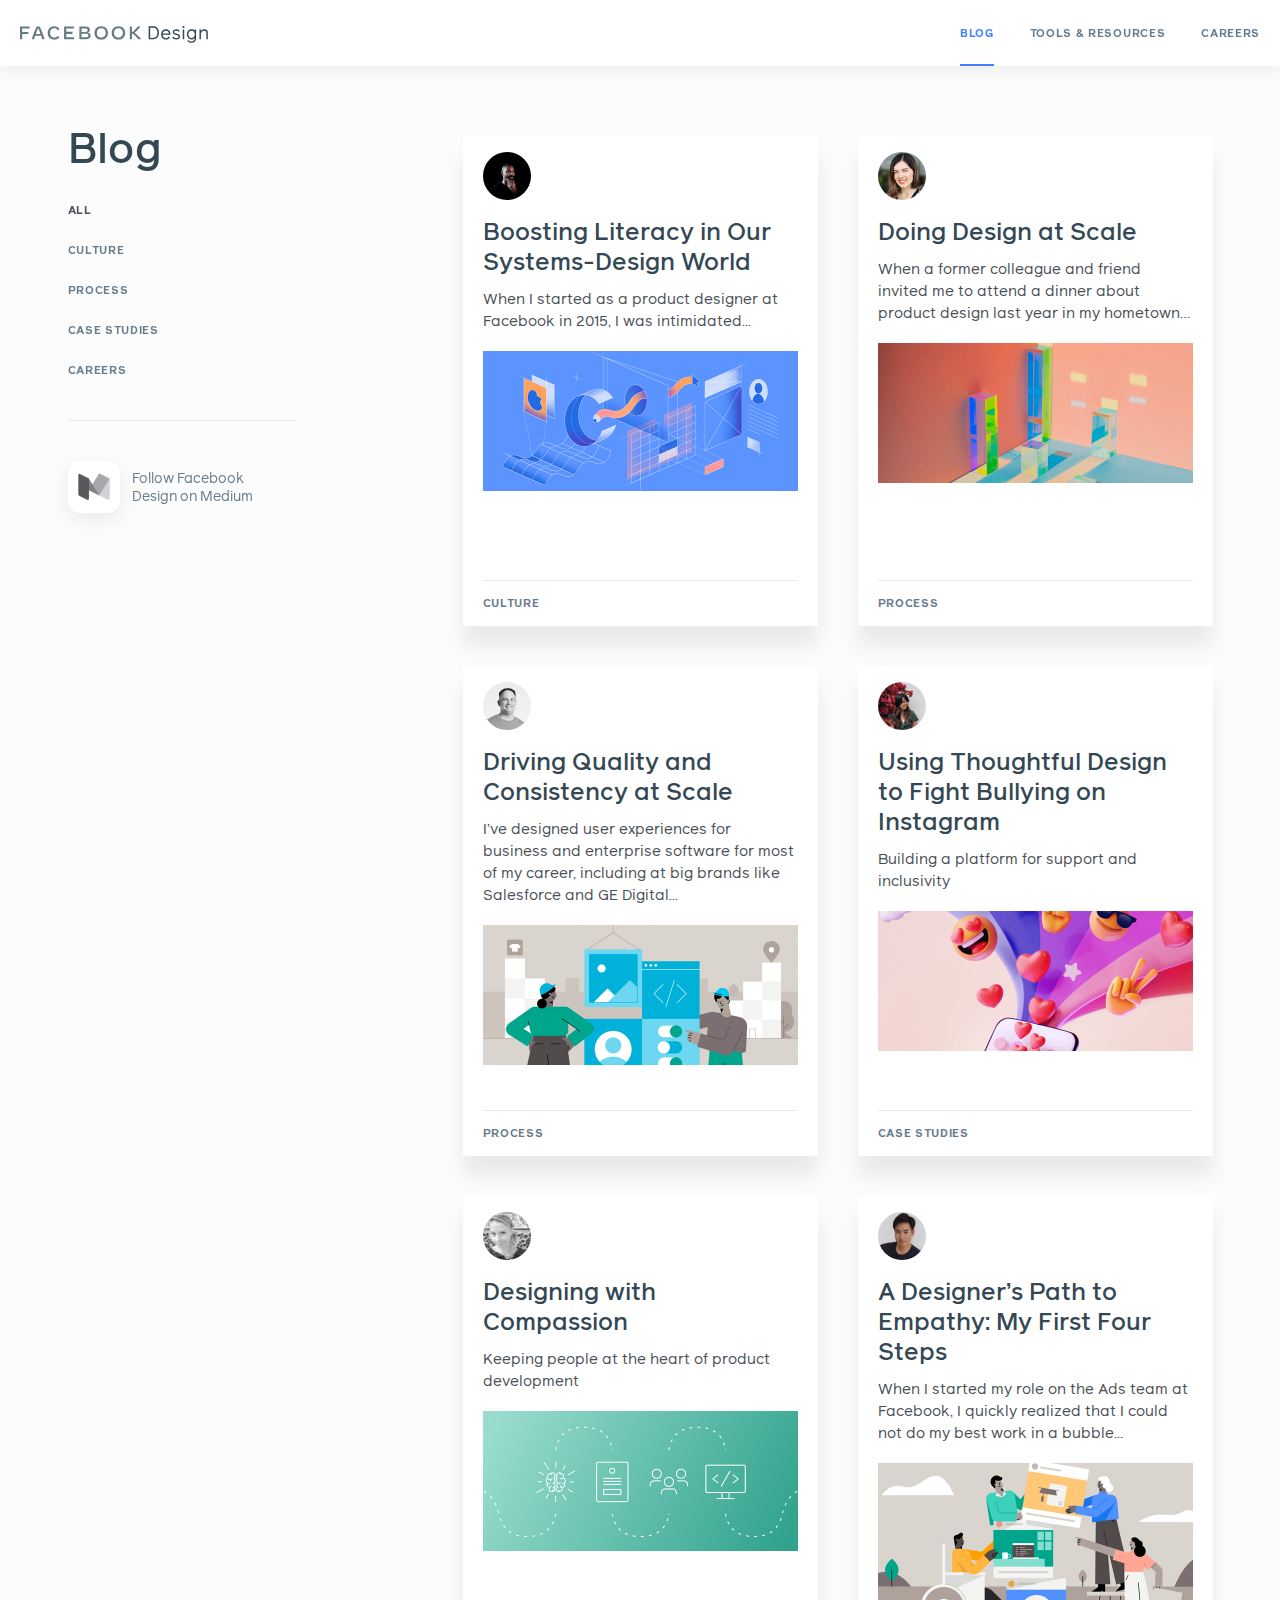
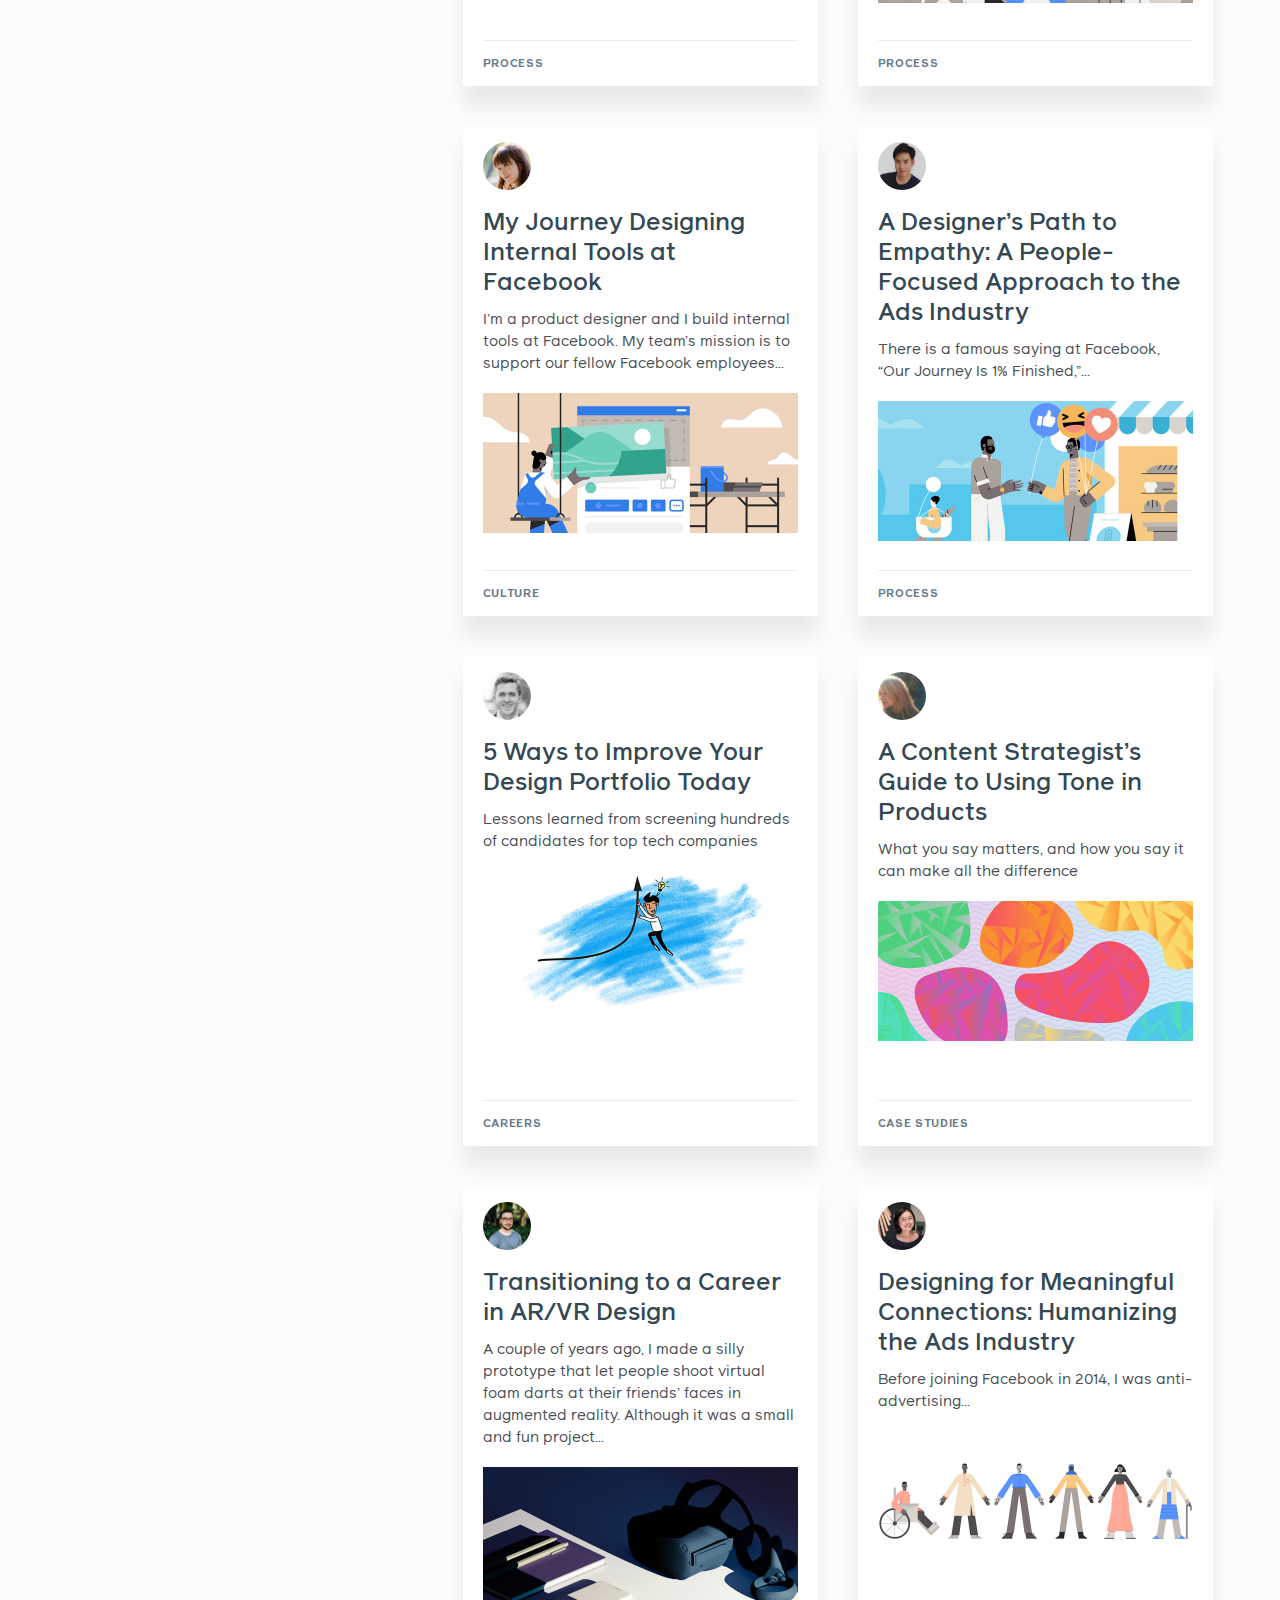
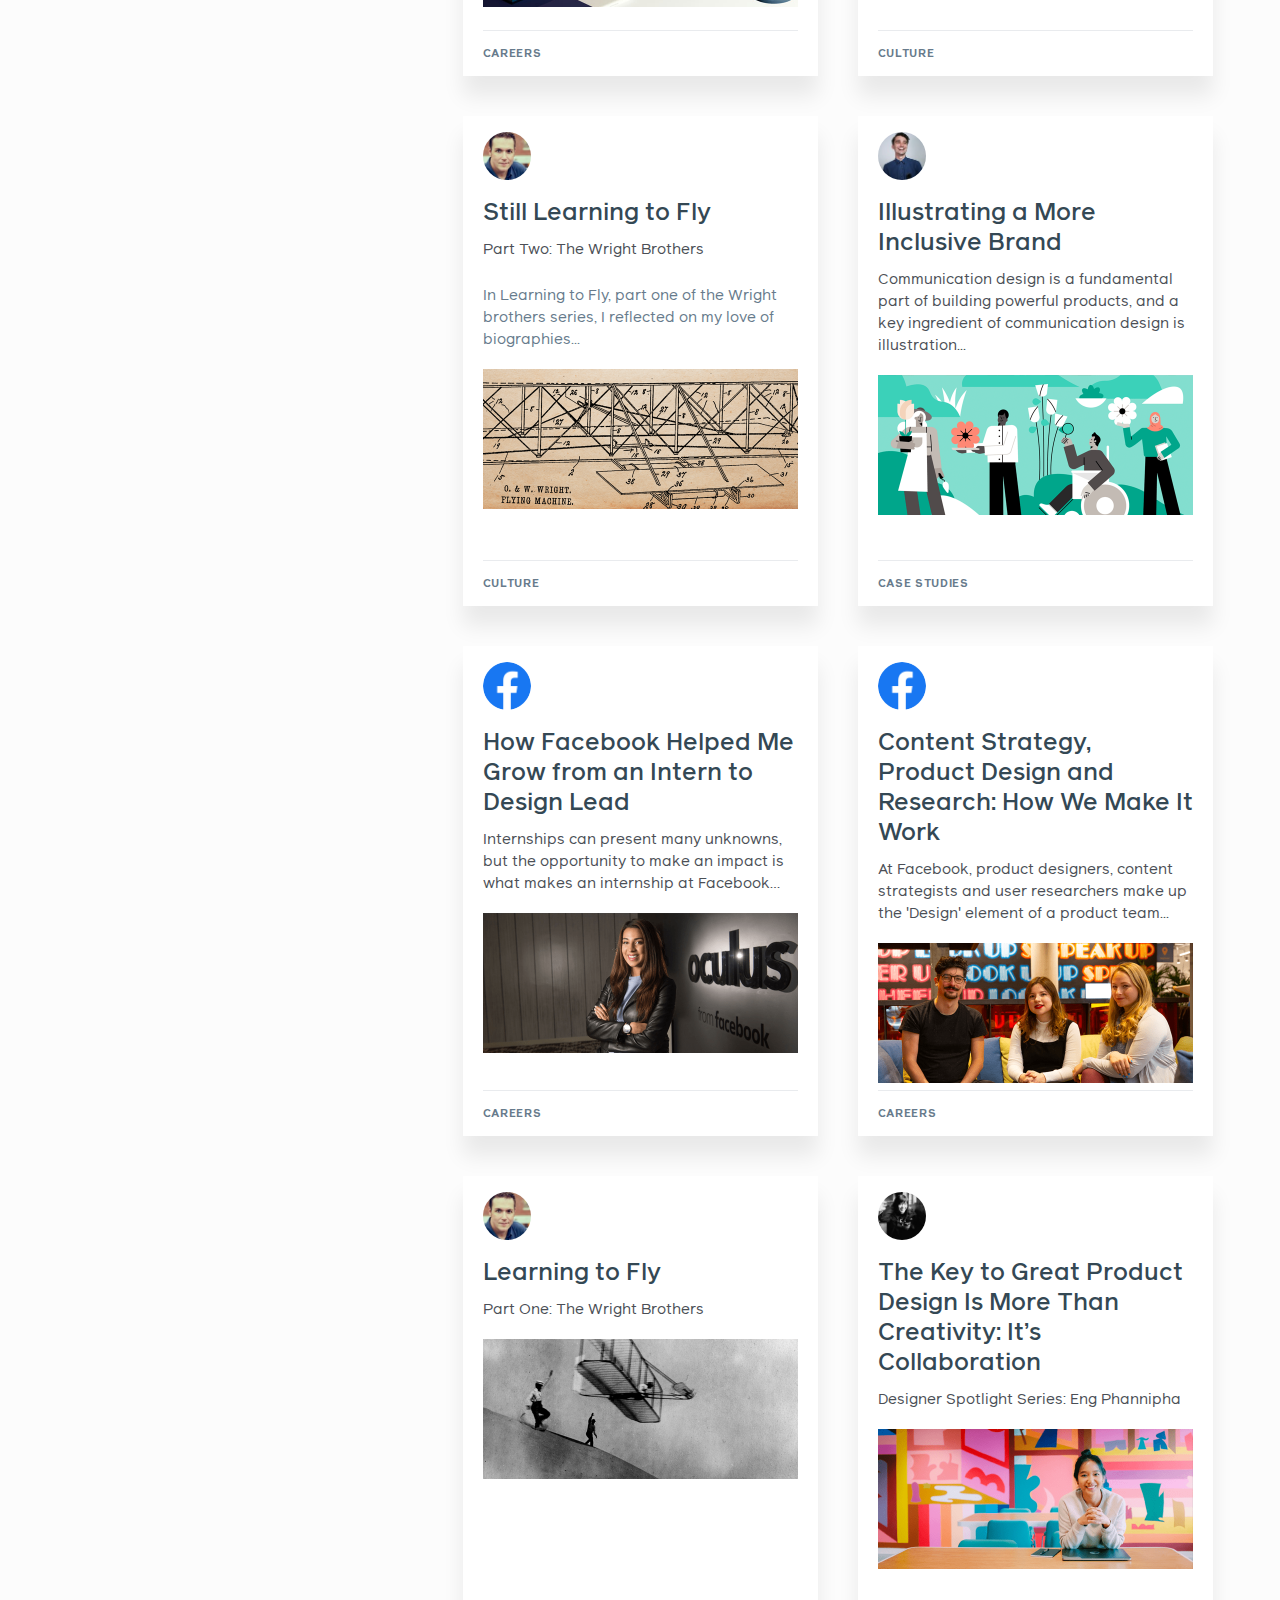
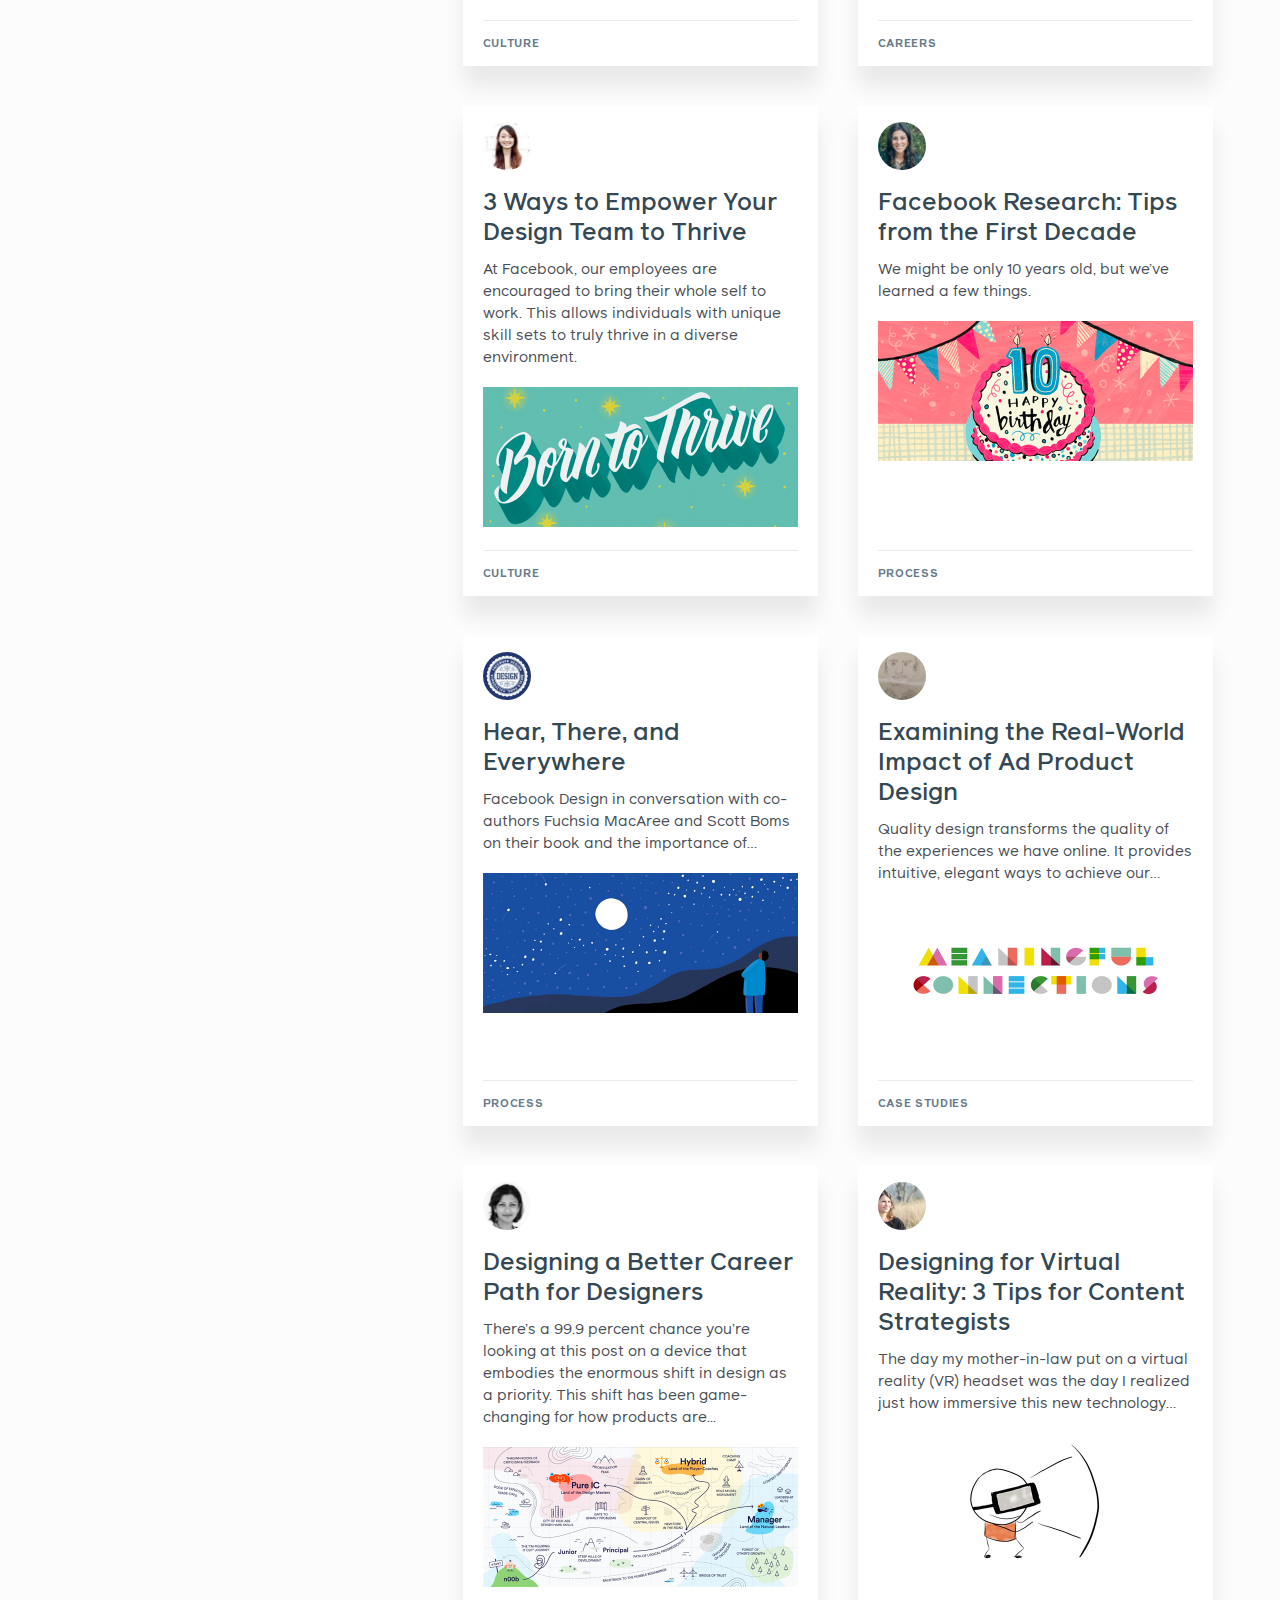
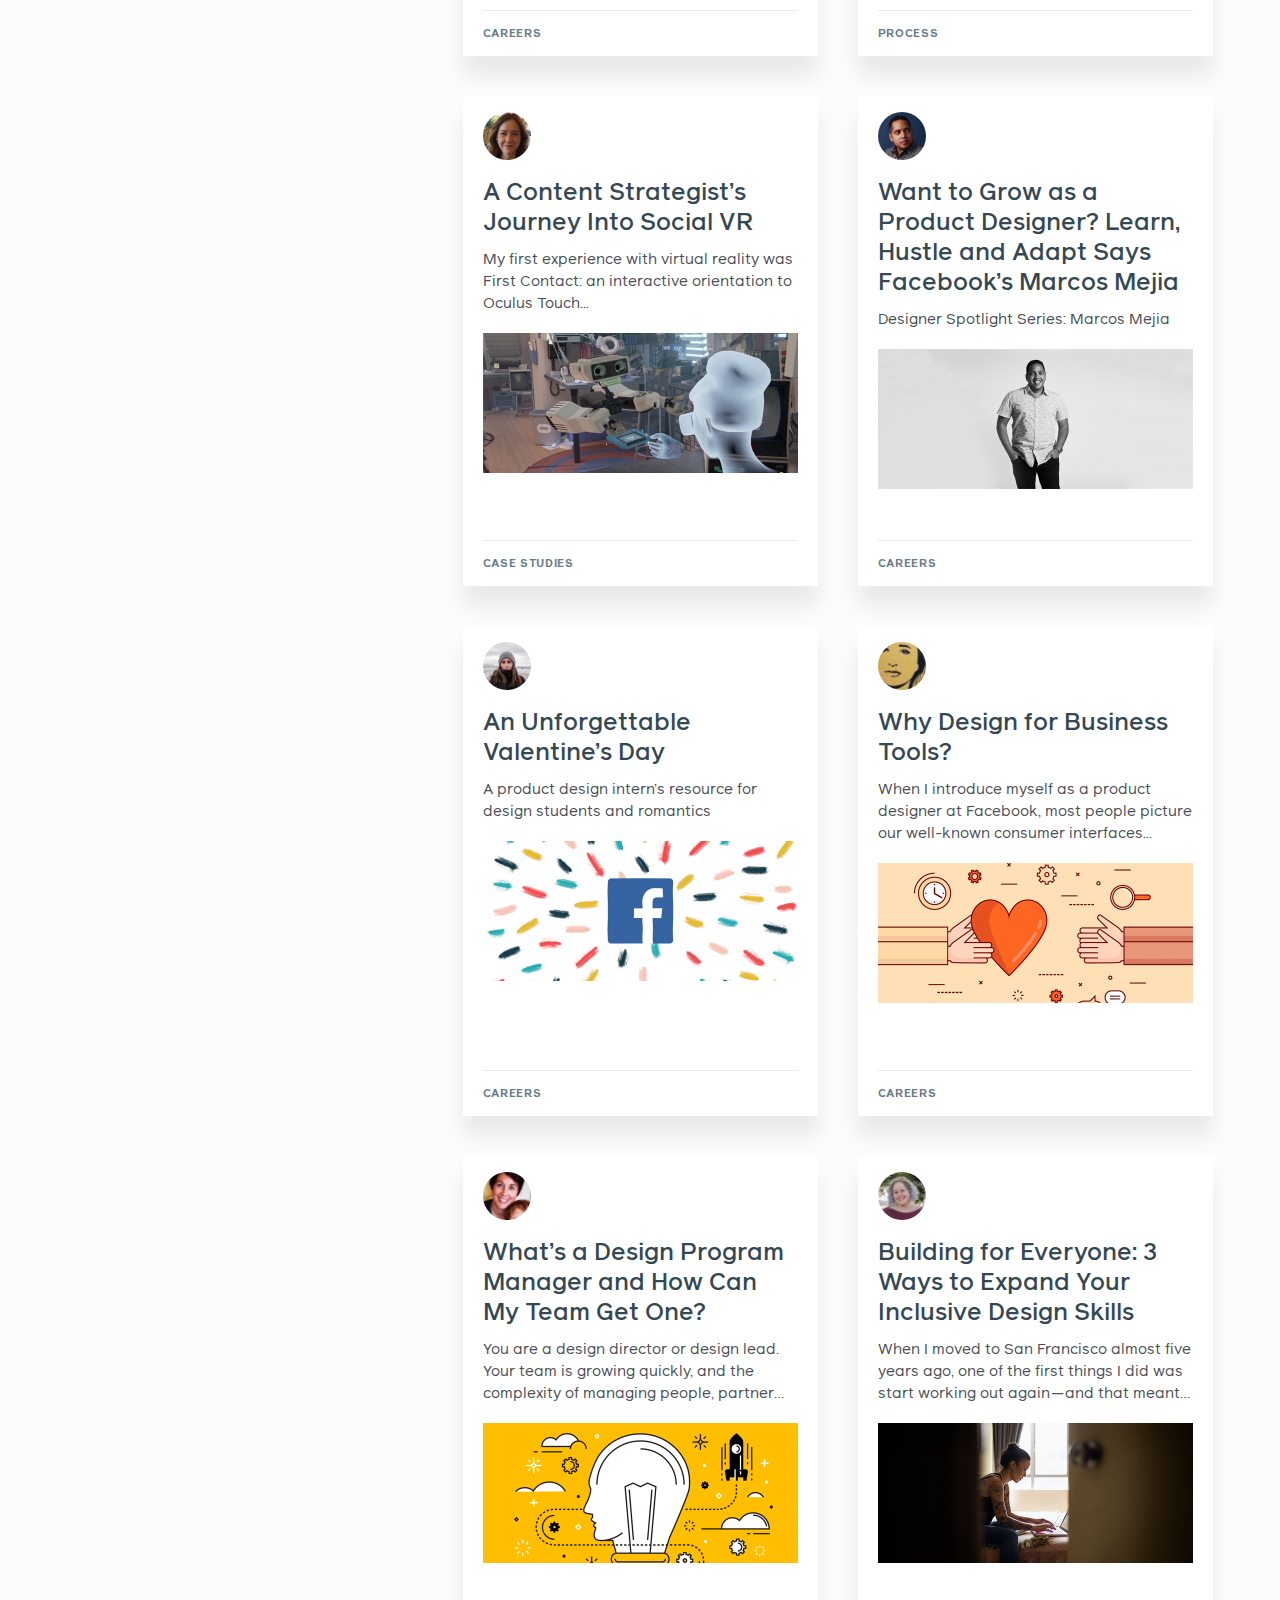
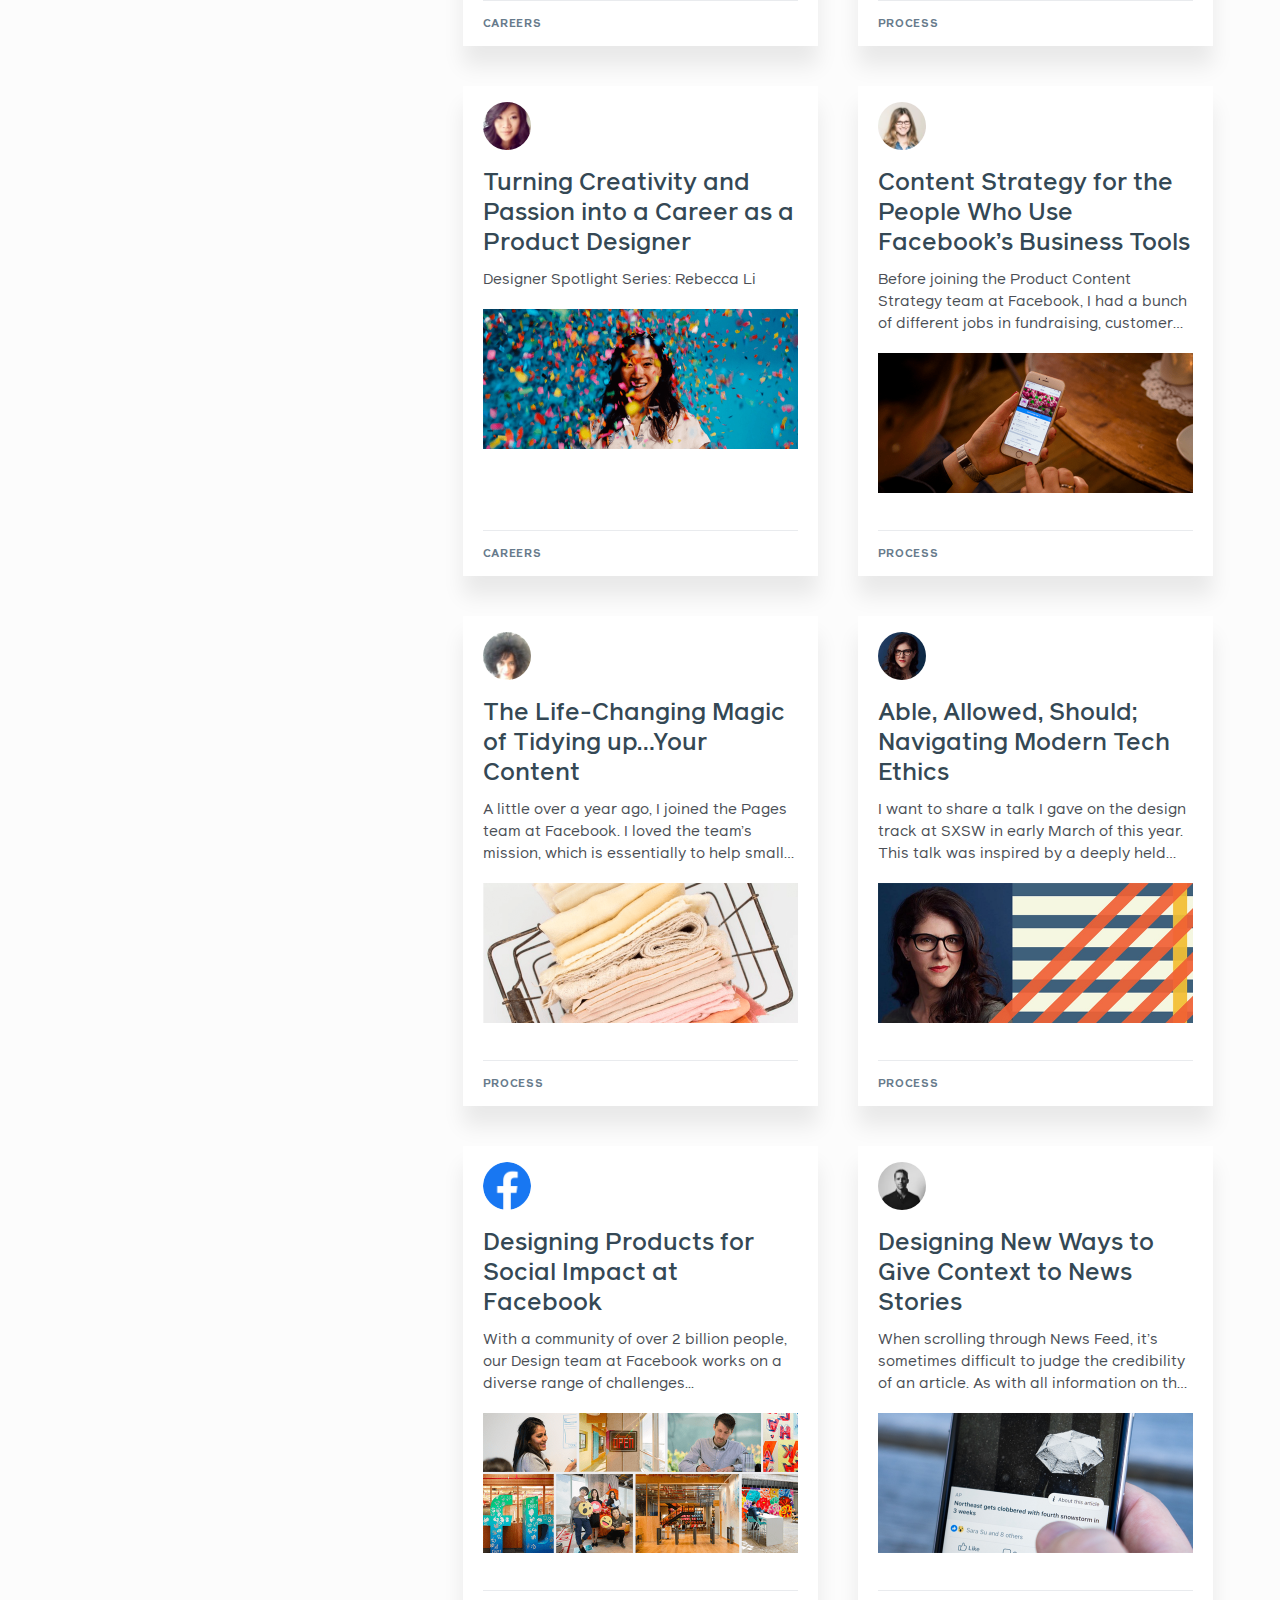
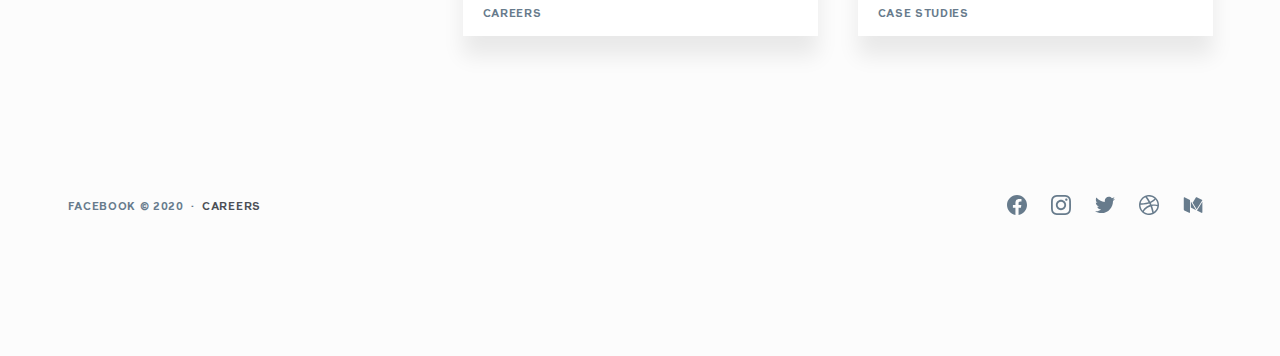
==== blog/index.html @ b4abf80d "1" ====
<!DOCTYPE html>
<html>
<head>
	<title>Blog | Facebook Design</title>
	<meta name="author" content="Facebook, Inc." />
	<meta name="keywords" content="facebook, design, team, resources, tools, articles, iOS, iOS9, iOS10, iPhone, devices, sketch, photoshop, psd, free, download, ">
	<meta name="description" content="A collection of articles from Facebook Design">
	<meta property="og:site_name" content="Facebook Design">
	<meta property="og:title" content="Facebook Design &mdash; Blog">
	<meta property="og:type" content="website">
	<meta property="og:description" content="A collection of articles from Facebook Design">
	<meta property="og:url" content="https://facebook.design/blog/">
	<meta property="og:image" content="https://facebook.design/public/images/website_share_new.png">
	<meta name="twitter:card" content="summary_large_image">
	<meta name="twitter:url" content="https://facebook.design/blog/">
	<meta name="twitter:title" content="Facebook Design &mdash; Blog">
	<meta name="twitter:description" content="A collection of articles from Facebook Design">
	<meta name="twitter:image" content="https://facebook.design/public/images/website_share_new.png">
	<meta name="twitter:site" content="@FacebookDesign">
	<link href="../feed.xml" type="application/rss+xml" rel="alternate" title="Feed of Recent Posts" />
	<link rel="stylesheet" type="text/css" href="../public/css/fonts.css">
	<link rel="stylesheet" type="text/css" href="../public/css/global.css">
	<link rel="stylesheet" type="text/css" href="../public/css/list.css">
	<link rel="stylesheet" type="text/css" href="../public/css/flex-layout-attribute.css">
	<link rel="icon" href="../favicon.ico?v=1.2"> 
	<script type='text/javascript' src='../public/js/jquery-2.1.0.min.js'></script>
	<script type='text/javascript' src='../public/js/global.js'></script>
	<script type='text/javascript' src='../public/js/list.js'></script>
	<script type='text/javascript' src="../public/js/jquery.mixitup.min.js"></script>
	<meta name="viewport" content="width=device-width, initial-scale=1.0, maximum-scale=1.0, user-scalable=no" />	
	<script>
	  (function(i,s,o,g,r,a,m){i['GoogleAnalyticsObject']=r;i[r]=i[r]||function(){
	  (i[r].q=i[r].q||[]).push(arguments)},i[r].l=1*new Date();a=s.createElement(o),
	  m=s.getElementsByTagName(o)[0];a.async=1;a.src=g;m.parentNode.insertBefore(a,m)
	  })(window,document,'script','//www.google-analytics.com/analytics.js','ga');
	  ga('create', 'UA-68601148-1', 'auto');
	  ga('send', 'pageview');
	  ga('set', 'anonymizeIp', true);
	</script>
</head>
<body>
<div id="nav" layout="row top-left">
	<div self="left">
		<a href="../index.html"><div class="logo logo-isNotVisIfMobile"></div></a>
		<a href="../index.html" class="logo-isVisIfMobile"><div class="logo logo-isVisIfMobile"></div></a>
	</div>
	<div class="nav-isNotVisIfMobile">
		<div class="item current">
		<a href="index.html">Blog</a>
		</div>
		<div class="item">
		<a href="../toolsandresources/index.html">Tools & Resources</a>
		</div>
		<div class="item">
		<a href="../careers/index.html">Careers</a>
		</div>
	</div>
	<div class="nav-isVisIfMobile">
		<div class="item current">
		<a href="index.html">Blog</a>
		</div>
		<div class="item">
		<a href="../toolsandresources/index.html">Resources</a>
		</div>
		<div class="item">
		<a href="../careers/index.html">Careers</a>
		</div>
	</div>
</div>
	<div id="content">
	
<div class="list-container">
	<div layout="row top-left">
		<div class="container--sidebar" self="top">
			<div class="sidebar">
				<div class="sidebar-title">
					<h1>Blog</h1>
				</div>
				<div id="filters">
					<div class="filter-tab">
						<li class="filter sidebar-link" data-filter="all"><a data-scroll class="selected" href="index.html#" data-type="all">All</a></li>
						<li class="filter sidebar-link" data-filter=".culture"><a data-scroll href="index.html#" data-type="culture">culture</a></li>
						<li class="filter sidebar-link" data-filter=".process"><a data-scroll href="index.html#" data-type="process">process</a></li>
						<li class="filter sidebar-link" data-filter=".case_studies"><a data-scroll href="index.html#" data-type="case_studies">case studies</a></li>
						<li class="filter sidebar-link" data-filter=".careers"><a data-scroll href="index.html#" data-type="careers">careers</a></li>
						<li class="container--medium"><hr><a href="http://medium.com/facebook-design" onClick="ga('send', 'event', 'Medium', 'clicks', 'Articles');" target="_blank"><div class="sidebar-medium_button"><div class="medium-logo"></div><span>Follow Facebook Design on Medium</span></a></div></li>
					</div>
				</div>
			</div>
		</div>
		<div class="container--grid">
		<ul layout="rows top-left">
		<li class="mix culture"><a href="https://medium.com/facebook-design-business-tools/boosting-visual-literacy-in-our-systems-design-world-c61354b3ce44?source=friends_link&sk=46fd7682662706419d4ccac64c07124c" onClick="ga('send', 'event', 'Boosting Literacy in Our Systems-Design World', 'clicks', 'Card');" target="_blank">
			<div class="card card--blog not-visible" ><!--Article-->
				<div class="card-body"><div class="card-circle card-circle--article" style="background-image: url('../public/images/avatars/kingsley.jpg')"></div>
					<div class="card-title">Boosting Literacy in Our Systems-Design World</div>
					<div class="card-description card-description--clamp-0">When I started as a product designer at Facebook in 2015, I was intimidated...</div>
				</div>
				<div class="card-hero">
					<div class="card-image card-image--size-185" style="background-image: url(../public/images/boosting-visual-literacy-in-our-systems-design-world.png);">
					</div>
				</div>
			<div class="card-footer">
				<div class="card-footer-wrapper" layout="row bottom-left">
				
					<div class="card-tag is-notShownIfHover">culture</div>
				

				
				<div class="card-tag is-shownIfHover">
				Read Kingsley Harris's story</div>
				<div class="card-medium is-shownIfHover" self="right"></div>
				
				
				
				
				
				</div>
			</div>
		</div>

		
		</a></li>
		
		<li class="mix process"><a href="https://medium.com/facebook-design-business-tools/doing-design-at-scale-57c972d6b183?source=friends_link&sk=565ea06d409aeb08176a9b5667a621e3" onClick="ga('send', 'event', 'Doing Design at Scale', 'clicks', 'Card');" target="_blank">
			<div class="card card--blog not-visible" ><!--Article-->
				<div class="card-body"><div class="card-circle card-circle--article" style="background-image: url('../public/images/avatars/lucinda.jpg')"></div>
					<div class="card-title">Doing Design at Scale</div>
					<div class="card-description card-description--clamp-3">When a former colleague and friend invited me to attend a dinner about product design last year in my hometown of Sydney...</div>
				</div>
				<div class="card-hero">
					<div class="card-image" style="background-image: url(../public/images/doing-design-at-scale.png);">
					</div>
				</div>
			<div class="card-footer">
				<div class="card-footer-wrapper" layout="row bottom-left">
				
					<div class="card-tag is-notShownIfHover">process</div>
				

				
				<div class="card-tag is-shownIfHover">
				Read Lucinda Burt's story</div>
				<div class="card-medium is-shownIfHover" self="right"></div>
				
				
				
				
				
				</div>
			</div>
		</div>

		
		</a></li>
		
		<li class="mix process"><a href="https://medium.com/facebook-design-business-tools/driving-quality-and-consistency-at-scale-644f9a744d5e?source=friends_link&sk=3002b10261ad7b5674471e3a64d1e734" onClick="ga('send', 'event', 'Driving Quality and Consistency at Scale', 'clicks', 'Card');" target="_blank">
			<div class="card card--blog not-visible" ><!--Article-->
				<div class="card-body"><div class="card-circle card-circle--article" style="background-image: url('../public/images/avatars/ken.png')"></div>
					<div class="card-title">Driving Quality and Consistency at Scale</div>
					<div class="card-description card-description--clamp-0">I’ve designed user experiences for business and enterprise software for most of my career, including at big brands like Salesforce and GE Digital...</div>
				</div>
				<div class="card-hero">
					<div class="card-image card-image--size-185" style="background-image: url(../public/images/driving-quality-and-consistency-at-scale.png);">
					</div>
				</div>
			<div class="card-footer">
				<div class="card-footer-wrapper" layout="row bottom-left">
				
					<div class="card-tag is-notShownIfHover">process</div>
				

				
				<div class="card-tag is-shownIfHover">
				Read Ken Skistimas's story</div>
				<div class="card-medium is-shownIfHover" self="right"></div>
				
				
				
				
				
				</div>
			</div>
		</div>

		
		</a></li>
		
		<li class="mix case_studies"><a href="https://medium.com/facebook-design/using-thoughtful-design-to-fight-bullying-on-instagram-d7943d7cb721?source=friends_link&sk=1dcc36807076ed22cf73cf78fe6c7420" onClick="ga('send', 'event', 'Using Thoughtful Design to Fight Bullying on Instagram', 'clicks', 'Card');" target="_blank">
			<div class="card card--blog not-visible" ><!--Article-->
				<div class="card-body"><div class="card-circle card-circle--article" style="background-image: url('../public/images/avatars/lauren.jpg')"></div>
					<div class="card-title">Using Thoughtful Design to Fight Bullying on Instagram</div>
					<div class="card-description card-description--clamp-3">Building a platform for support and inclusivity</div>
				</div>
				<div class="card-hero">
					<div class="card-image" style="background-image: url(../public/images/using-thoughtful-design-to-fight-bullying-on-instagram.png);">
					</div>
				</div>
			<div class="card-footer">
				<div class="card-footer-wrapper" layout="row bottom-left">
				
					<div class="card-tag is-notShownIfHover">case studies</div>
				

				
				<div class="card-tag is-shownIfHover">
				Read Lauren Wong's story</div>
				<div class="card-medium is-shownIfHover" self="right"></div>
				
				
				
				
				
				</div>
			</div>
		</div>

		
		</a></li>
		
		<li class="mix process"><a href="https://medium.com/facebook-design/designing-with-compassion-59a5ca077031?source=friends_link&sk=97ce38193fe41bf43dde3491050d1f51" onClick="ga('send', 'event', 'Designing with Compassion', 'clicks', 'Card');" target="_blank">
			<div class="card card--blog not-visible" ><!--Article-->
				<div class="card-body"><div class="card-circle card-circle--article" style="background-image: url('../public/images/avatars/metro.png')"></div>
					<div class="card-title">Designing with Compassion</div>
					<div class="card-description card-description--clamp-3">Keeping people at the heart of product development</div>
				</div>
				<div class="card-hero">
					<div class="card-image" style="background-image: url(../public/images/designing-with-compassion.png);">
					</div>
				</div>
			<div class="card-footer">
				<div class="card-footer-wrapper" layout="row bottom-left">
				
					<div class="card-tag is-notShownIfHover">process</div>
				

				
				<div class="card-tag is-shownIfHover">
				Read Jessica Metro's story</div>
				<div class="card-medium is-shownIfHover" self="right"></div>
				
				
				
				
				
				</div>
			</div>
		</div>

		
		</a></li>
		
		<li class="mix process"><a href="https://medium.com/facebook-design-business-tools/a-designers-path-to-empathy-my-first-four-steps-7edbc9f42d8e?source=friends_link&sk=adce8e9cd4d413126a7560583f16c1ec" onClick="ga('send', 'event', 'A Designer’s Path to Empathy&#58; My First Four Steps', 'clicks', 'Card');" target="_blank">
			<div class="card card--blog not-visible" ><!--Article-->
				<div class="card-body"><div class="card-circle card-circle--article" style="background-image: url('../public/images/avatars/geunbae.jpg')"></div>
					<div class="card-title">A Designer’s Path to Empathy&#58; My First Four Steps</div>
					<div class="card-description card-description--clamp-3">When I started my role on the Ads team at Facebook, I quickly realized that I could not do my best work in a bubble...</div>
				</div>
				<div class="card-hero">
					<div class="card-image" style="background-image: url(../public/images/a-designers-path-to-empathy-my-first-four-steps.png);">
					</div>
				</div>
			<div class="card-footer">
				<div class="card-footer-wrapper" layout="row bottom-left">
				
					<div class="card-tag is-notShownIfHover">process</div>
				

				
				<div class="card-tag is-shownIfHover">
				Read Geunbae Lee's story</div>
				<div class="card-medium is-shownIfHover" self="right"></div>
				
				
				
				
				
				</div>
			</div>
		</div>

		
		</a></li>
		
		<li class="mix culture"><a href="https://medium.com/facebook-design-business-tools/my-journey-of-designing-internal-tools-at-facebook-9026f393c307?source=friends_link&sk=14114ea2c14c9ce5f2aeebaeaf8ff92f" onClick="ga('send', 'event', 'My Journey Designing Internal Tools at Facebook', 'clicks', 'Card');" target="_blank">
			<div class="card card--blog not-visible" ><!--Article-->
				<div class="card-body"><div class="card-circle card-circle--article" style="background-image: url('../public/images/avatars/zi.jpg')"></div>
					<div class="card-title">My Journey Designing Internal Tools at Facebook</div>
					<div class="card-description card-description--clamp-3">I’m a product designer and I build internal tools at Facebook. My team’s mission is to support our fellow Facebook employees...</div>
				</div>
				<div class="card-hero">
					<div class="card-image" style="background-image: url(../public/images/my-journey-of-designing-internal-tools-at-facebook.png);">
					</div>
				</div>
			<div class="card-footer">
				<div class="card-footer-wrapper" layout="row bottom-left">
				
					<div class="card-tag is-notShownIfHover">culture</div>
				

				
				<div class="card-tag is-shownIfHover">
				Read Zi Yuan's story</div>
				<div class="card-medium is-shownIfHover" self="right"></div>
				
				
				
				
				
				</div>
			</div>
		</div>

		
		</a></li>
		
		<li class="mix process"><a href="https://medium.com/facebook-design-business-tools/a-designers-path-to-empathy-a-people-focused-approach-to-the-ads-industry-b357106e0267?source=friends_link&sk=dd9ec573c6b6d7bcc10dd158f4e6f7d9" onClick="ga('send', 'event', 'A Designer’s Path to Empathy&#58; A People-Focused Approach to the Ads Industry', 'clicks', 'Card');" target="_blank">
			<div class="card card--blog not-visible" ><!--Article-->
				<div class="card-body"><div class="card-circle card-circle--article" style="background-image: url('../public/images/avatars/geunbae.jpg')"></div>
					<div class="card-title">A Designer’s Path to Empathy&#58; A People-Focused Approach to the Ads Industry</div>
					<div class="card-description card-description--clamp-3">There is a famous saying at Facebook, “Our Journey Is 1% Finished,”...</div>
				</div>
				<div class="card-hero">
					<div class="card-image" style="background-image: url(../public/images/a-designers-path-to-empathy-a-people-focused-approach-to-the-ads-industry.png);">
					</div>
				</div>
			<div class="card-footer">
				<div class="card-footer-wrapper" layout="row bottom-left">
				
					<div class="card-tag is-notShownIfHover">process</div>
				

				
				<div class="card-tag is-shownIfHover">
				Read Geunbae Lee's story</div>
				<div class="card-medium is-shownIfHover" self="right"></div>
				
				
				
				
				
				</div>
			</div>
		</div>

		
		</a></li>
		
		<li class="mix careers"><a href="https://medium.com/facebook-design/5-ways-to-improve-your-design-portfolio-today-eb63e17560dc?source=friends_link&sk=b7f2f180cd1d917dc9e261a767f29468" onClick="ga('send', 'event', '5 Ways to Improve Your Design Portfolio Today', 'clicks', 'Card');" target="_blank">
			<div class="card card--blog not-visible" ><!--Article-->
				<div class="card-body"><div class="card-circle card-circle--article" style="background-image: url('../public/images/avatars/garron.png')"></div>
					<div class="card-title">5 Ways to Improve Your Design Portfolio Today</div>
					<div class="card-description card-description--clamp-0">Lessons learned from screening hundreds of candidates for top tech companies</div>
				</div>
				<div class="card-hero">
					<div class="card-image card-image--size-185" style="background-image: url(../public/images/5-ways-to-improve-your-design-portfolio-today.png);">
					</div>
				</div>
			<div class="card-footer">
				<div class="card-footer-wrapper" layout="row bottom-left">
				
					<div class="card-tag is-notShownIfHover">careers</div>
				

				
				<div class="card-tag is-shownIfHover">
				Read Garron Engstrom's story</div>
				<div class="card-medium is-shownIfHover" self="right"></div>
				
				
				
				
				
				</div>
			</div>
		</div>

		
		</a></li>
		
		<li class="mix case_studies"><a href="https://medium.com/facebook-design/a-content-strategists-guide-to-using-tone-in-products-bae168b6534c" onClick="ga('send', 'event', 'A Content Strategist’s Guide to Using Tone in Products', 'clicks', 'Card');" target="_blank">
			<div class="card card--blog not-visible" ><!--Article-->
				<div class="card-body"><div class="card-circle card-circle--article" style="background-image: url('../public/images/avatars/susanb.jpg')"></div>
					<div class="card-title">A Content Strategist’s Guide to Using Tone in Products</div>
					<div class="card-description card-description--clamp-3">What you say matters, and how you say it can make all the difference</div>
				</div>
				<div class="card-hero">
					<div class="card-image" style="background-image: url(../public/images/a-content-strategists-guide-to-using-tone-in-products.jpg);">
					</div>
				</div>
			<div class="card-footer">
				<div class="card-footer-wrapper" layout="row bottom-left">
				
					<div class="card-tag is-notShownIfHover">case studies</div>
				

				
				<div class="card-tag is-shownIfHover">
				Read Susan Blue's story</div>
				<div class="card-medium is-shownIfHover" self="right"></div>
				
				
				
				
				
				</div>
			</div>
		</div>

		
		</a></li>
		
		<li class="mix careers"><a href="https://medium.com/facebook-design/transitioning-to-a-career-in-ar-vr-design-ddb9b8545bc" onClick="ga('send', 'event', 'Transitioning to a Career in AR/VR Design', 'clicks', 'Card');" target="_blank">
			<div class="card card--blog not-visible" ><!--Article-->
				<div class="card-body"><div class="card-circle card-circle--article" style="background-image: url('../public/images/avatars/jake.png')"></div>
					<div class="card-title">Transitioning to a Career in AR/VR Design</div>
					<div class="card-description card-description--clamp-0">A couple of years ago, I made a silly prototype that let people shoot virtual foam darts at their friends’ faces in augmented reality. Although it was a small and fun project...</div>
				</div>
				<div class="card-hero">
					<div class="card-image card-image--size-185" style="background-image: url(../public/images/transitioning-to-a-career-in-ar-vr-design.jpg);">
					</div>
				</div>
			<div class="card-footer">
				<div class="card-footer-wrapper" layout="row bottom-left">
				
					<div class="card-tag is-notShownIfHover">careers</div>
				

				
				<div class="card-tag is-shownIfHover">
				Read Jake Blakeley's story</div>
				<div class="card-medium is-shownIfHover" self="right"></div>
				
				
				
				
				
				</div>
			</div>
		</div>

		
		</a></li>
		
		<li class="mix culture"><a href="https://medium.com/facebook-design-business-tools/why-did-i-join-ads-team-what-drives-me-at-facebook-bc4fcff58a4?source=friends_link&sk=3dcfff20e0b04b91bbd63fc572ff1d87" onClick="ga('send', 'event', 'Designing for Meaningful Connections&#58; Humanizing the Ads Industry', 'clicks', 'Card');" target="_blank">
			<div class="card card--blog not-visible" ><!--Article-->
				<div class="card-body"><div class="card-circle card-circle--article" style="background-image: url('../public/images/avatars/yanling.jpg')"></div>
					<div class="card-title">Designing for Meaningful Connections&#58; Humanizing the Ads Industry</div>
					<div class="card-description card-description--clamp-3">Before joining Facebook in 2014, I was anti-advertising...</div>
				</div>
				<div class="card-hero">
					<div class="card-image" style="background-image: url(../public/images/why-did-i-join-ads-team-what-drives-me-at-facebook.png);">
					</div>
				</div>
			<div class="card-footer">
				<div class="card-footer-wrapper" layout="row bottom-left">
				
					<div class="card-tag is-notShownIfHover">culture</div>
				

				
				<div class="card-tag is-shownIfHover">
				Read Yanling Wang's story</div>
				<div class="card-medium is-shownIfHover" self="right"></div>
				
				
				
				
				
				</div>
			</div>
		</div>

		
		</a></li>
		
		<li class="mix culture"><a href="https://medium.com/elegant-tools/still-learning-to-fly-fc456319d1d6" onClick="ga('send', 'event', 'Still Learning to Fly', 'clicks', 'Card');" target="_blank">
			<div class="card card--blog not-visible" ><!--Article-->
				<div class="card-body"><div class="card-circle card-circle--article" style="background-image: url('../public/images/avatars/kevin.png')"></div>
					<div class="card-title">Still Learning to Fly</div>
					<div class="card-description card-description--clamp-3">Part Two&#58; The Wright Brothers</p><p class="card-description card-article-preview">In Learning to Fly, part one of the Wright brothers series, I reflected on my love of biographies...</p></div>
				</div>
				<div class="card-hero">
					<div class="card-image" style="background-image: url(../public/images/still-learning-to-fly.png);">
					</div>
				</div>
			<div class="card-footer">
				<div class="card-footer-wrapper" layout="row bottom-left">
				
					<div class="card-tag is-notShownIfHover">culture</div>
				

				
				<div class="card-tag is-shownIfHover">
				Read Kevin Smith's story</div>
				<div class="card-medium is-shownIfHover" self="right"></div>
				
				
				
				
				
				</div>
			</div>
		</div>

		
		</a></li>
		
		<li class="mix case_studies"><a href="https://medium.com/elegant-tools/illustrating-a-more-inclusive-brand-bbb4fa6c4bb3" onClick="ga('send', 'event', 'Illustrating a More Inclusive Brand', 'clicks', 'Card');" target="_blank">
			<div class="card card--blog not-visible" ><!--Article-->
				<div class="card-body"><div class="card-circle card-circle--article" style="background-image: url('../public/images/avatars/trace.jpg')"></div>
					<div class="card-title">Illustrating a More Inclusive Brand</div>
					<div class="card-description card-description--clamp-0">Communication design is a fundamental part of building powerful products, and a key ingredient of communication design is illustration...</div>
				</div>
				<div class="card-hero">
					<div class="card-image card-image--size-185" style="background-image: url(../public/images/illustrating-a-more-inclusive-brand.png);">
					</div>
				</div>
			<div class="card-footer">
				<div class="card-footer-wrapper" layout="row bottom-left">
				
					<div class="card-tag is-notShownIfHover">case studies</div>
				

				
				<div class="card-tag is-shownIfHover">
				Read Trace Byrd's story</div>
				<div class="card-medium is-shownIfHover" self="right"></div>
				
				
				
				
				
				</div>
			</div>
		</div>

		
		</a></li>
		
		<li class="mix careers"><a href="https://www.facebook.com/careers/life/how-facebook-helped-me-grow-from-an-intern-to-design-lead" onClick="ga('send', 'event', 'How Facebook Helped Me Grow from an Intern to Design Lead', 'clicks', 'Card');" target="_blank">
			<div class="card card--blog not-visible" ><!--Article-->
				<div class="card-body"><div class="card-circle card-circle--article" style="background-image: url('../public/images/facebookfavicon.png')"></div>
					<div class="card-title">How Facebook Helped Me Grow from an Intern to Design Lead</div>
					<div class="card-description card-description--clamp-3">Internships can present many unknowns, but the opportunity to make an impact is what makes an internship at Facebook University unforgettable...</div>
				</div>
				<div class="card-hero">
					<div class="card-image" style="background-image: url(../public/images/how-facebook-helped-me-grow-from-an-intern-to-design-lead.png);">
					</div>
				</div>
			<div class="card-footer">
				<div class="card-footer-wrapper" layout="row bottom-left">
				
					<div class="card-tag is-notShownIfHover">careers</div>
				

				
				<div class="card-tag is-shownIfHover">
				Read Facebook Careers' story</div>
				
				
				
				
				
				<div class="card-link is-shownIfHover" self="right"></div>
				</div>
			</div>
		</div>

		
		</a></li>
		
		<li class="mix careers"><a href="https://www.facebook.com/careers/life/content-strategy-product-design-and-research-how-we-make-it-work" onClick="ga('send', 'event', 'Content Strategy, Product Design and Research&#58; How We Make It Work', 'clicks', 'Card');" target="_blank">
			<div class="card card--blog not-visible" ><!--Article-->
				<div class="card-body"><div class="card-circle card-circle--article" style="background-image: url('../public/images/facebookfavicon.png')"></div>
					<div class="card-title">Content Strategy, Product Design and Research&#58; How We Make It Work</div>
					<div class="card-description card-description--clamp-3">At Facebook, product designers, content strategists and user researchers make up the 'Design' element of a product team...</div>
				</div>
				<div class="card-hero">
					<div class="card-image" style="background-image: url(../public/images/content-strategy-product-design-and-research-how-we-make-it-work.png);">
					</div>
				</div>
			<div class="card-footer">
				<div class="card-footer-wrapper" layout="row bottom-left">
				
					<div class="card-tag is-notShownIfHover">careers</div>
				

				
				<div class="card-tag is-shownIfHover">
				Read Facebook Careers' story</div>
				
				
				
				
				
				<div class="card-link is-shownIfHover" self="right"></div>
				</div>
			</div>
		</div>

		
		</a></li>
		
		<li class="mix culture"><a href="https://medium.com/elegant-tools/wrightbros-33d4b0a167c4" onClick="ga('send', 'event', 'Learning to Fly', 'clicks', 'Card');" target="_blank">
			<div class="card card--blog not-visible" ><!--Article-->
				<div class="card-body"><div class="card-circle card-circle--article" style="background-image: url('../public/images/avatars/kevin.png')"></div>
					<div class="card-title">Learning to Fly</div>
					<div class="card-description card-description--clamp-3">Part One&#58; The Wright Brothers</div>
				</div>
				<div class="card-hero">
					<div class="card-image" style="background-image: url(../public/images/wrightbros.png);">
					</div>
				</div>
			<div class="card-footer">
				<div class="card-footer-wrapper" layout="row bottom-left">
				
					<div class="card-tag is-notShownIfHover">culture</div>
				

				
				<div class="card-tag is-shownIfHover">
				Read Kevin Smith's story</div>
				<div class="card-medium is-shownIfHover" self="right"></div>
				
				
				
				
				
				</div>
			</div>
		</div>

		
		</a></li>
		
		<li class="mix careers"><a href="https://medium.com/elegant-tools/the-key-to-great-product-design-is-more-than-creativity-its-collaboration-9aa507758b43" onClick="ga('send', 'event', 'The Key to Great Product Design Is More Than Creativity&#58; It’s Collaboration', 'clicks', 'Card');" target="_blank">
			<div class="card card--blog not-visible" ><!--Article-->
				<div class="card-body"><div class="card-circle card-circle--article" style="background-image: url('../public/images/avatars/eng.jpg')"></div>
					<div class="card-title">The Key to Great Product Design Is More Than Creativity&#58; It’s Collaboration</div>
					<div class="card-description card-description--clamp-3">Designer Spotlight Series&#58; Eng Phannipha</div>
				</div>
				<div class="card-hero">
					<div class="card-image" style="background-image: url(../public/images/the-key-to-great-product-design-is-more-than-creativity-its-collaboration.png);">
					</div>
				</div>
			<div class="card-footer">
				<div class="card-footer-wrapper" layout="row bottom-left">
				
					<div class="card-tag is-notShownIfHover">careers</div>
				

				
				<div class="card-tag is-shownIfHover">
				Read Eng Phannipha's story</div>
				<div class="card-medium is-shownIfHover" self="right"></div>
				
				
				
				
				
				</div>
			</div>
		</div>

		
		</a></li>
		
		<li class="mix culture"><a href="https://medium.com/facebook-design-program-management/3-ways-to-empower-your-design-team-to-thrive-20c7baac7a62" onClick="ga('send', 'event', '3 Ways to Empower Your Design Team to Thrive', 'clicks', 'Card');" target="_blank">
			<div class="card card--blog not-visible" ><!--Article-->
				<div class="card-body"><div class="card-circle card-circle--article" style="background-image: url('../public/images/avatars/chie.jpg')"></div>
					<div class="card-title">3 Ways to Empower Your Design Team to Thrive</div>
					<div class="card-description card-description--clamp-0">At Facebook, our employees are encouraged to bring their whole self to work. This allows individuals with unique skill sets to truly thrive in a diverse environment.</div>
				</div>
				<div class="card-hero">
					<div class="card-image card-image--size-185" style="background-image: url(../public/images/3-ways-to-empower-your-design-team-to-thrive.png);">
					</div>
				</div>
			<div class="card-footer">
				<div class="card-footer-wrapper" layout="row bottom-left">
				
					<div class="card-tag is-notShownIfHover">culture</div>
				

				
				<div class="card-tag is-shownIfHover">
				Read Chie Tamada's story</div>
				<div class="card-medium is-shownIfHover" self="right"></div>
				
				
				
				
				
				</div>
			</div>
		</div>

		
		</a></li>
		
		<li class="mix process"><a href="https://medium.com/facebook-research/facebook-research-tips-from-the-first-decade-b3cd64fe6083" onClick="ga('send', 'event', 'Facebook Research&#58; Tips from the First Decade', 'clicks', 'Card');" target="_blank">
			<div class="card card--blog not-visible" ><!--Article-->
				<div class="card-body"><div class="card-circle card-circle--article" style="background-image: url('../public/images/avatars/pratiti.jpg')"></div>
					<div class="card-title">Facebook Research&#58; Tips from the First Decade</div>
					<div class="card-description card-description--clamp-3">We might be only 10 years old, but we’ve learned a few things.</div>
				</div>
				<div class="card-hero">
					<div class="card-image" style="background-image: url(../public/images/facebook-research-tips-from-the-first-decade.png);">
					</div>
				</div>
			<div class="card-footer">
				<div class="card-footer-wrapper" layout="row bottom-left">
				
					<div class="card-tag is-notShownIfHover">process</div>
				

				
				<div class="card-tag is-shownIfHover">
				Read Pratiti Raychoudhury's story</div>
				<div class="card-medium is-shownIfHover" self="right"></div>
				
				
				
				
				
				</div>
			</div>
		</div>

		
		</a></li>
		
		<li class="mix process"><a href="https://medium.com/facebook-design/hear-there-and-everywhere-20784d0067c0" onClick="ga('send', 'event', 'Hear, There, and Everywhere', 'clicks', 'Card');" target="_blank">
			<div class="card card--blog not-visible" ><!--Article-->
				<div class="card-body"><div class="card-circle card-circle--article" style="background-image: url('../public/images/facebookdesign.jpeg')"></div>
					<div class="card-title">Hear, There, and Everywhere</div>
					<div class="card-description card-description--clamp-3">Facebook Design in conversation with co-authors Fuchsia MacAree and Scott Boms on their book and the importance of listening</div>
				</div>
				<div class="card-hero">
					<div class="card-image" style="background-image: url(../public/images/hear-there-and-everywhere.png);">
					</div>
				</div>
			<div class="card-footer">
				<div class="card-footer-wrapper" layout="row bottom-left">
				
					<div class="card-tag is-notShownIfHover">process</div>
				

				
				<div class="card-tag is-shownIfHover">
				Read Facebook Design's story</div>
				<div class="card-medium is-shownIfHover" self="right"></div>
				
				
				
				
				
				</div>
			</div>
		</div>

		
		</a></li>
		
		<li class="mix case_studies"><a href="https://medium.com/elegant-tools/examining-the-real-world-impact-of-ad-product-design-e60024c3e7f5" onClick="ga('send', 'event', 'Examining the Real-World Impact of Ad Product Design', 'clicks', 'Card');" target="_blank">
			<div class="card card--blog not-visible" ><!--Article-->
				<div class="card-body"><div class="card-circle card-circle--article" style="background-image: url('../public/images/avatars/frank.jpg')"></div>
					<div class="card-title">Examining the Real-World Impact of Ad Product Design</div>
					<div class="card-description card-description--clamp-3">Quality design transforms the quality of the experiences we have online. It provides intuitive, elegant ways to achieve our goals with greater efficiency and effectiveness.</div>
				</div>
				<div class="card-hero">
					<div class="card-image" style="background-image: url(../public/images/examining-the-real-world-impact-of-ad-product-design.png);">
					</div>
				</div>
			<div class="card-footer">
				<div class="card-footer-wrapper" layout="row bottom-left">
				
					<div class="card-tag is-notShownIfHover">case studies</div>
				

				
				<div class="card-tag is-shownIfHover">
				Read Frank Marquardt's story</div>
				<div class="card-medium is-shownIfHover" self="right"></div>
				
				
				
				
				
				</div>
			</div>
		</div>

		
		</a></li>
		
		<li class="mix careers"><a href="https://medium.com/elegant-tools/designing-a-better-career-path-for-designers-872b0aa50b5b" onClick="ga('send', 'event', 'Designing a Better Career Path for Designers', 'clicks', 'Card');" target="_blank">
			<div class="card card--blog not-visible" ><!--Article-->
				<div class="card-body"><div class="card-circle card-circle--article" style="background-image: url('../public/images/avatars/siva.jpg')"></div>
					<div class="card-title">Designing a Better Career Path for Designers</div>
					<div class="card-description card-description--clamp-0">There’s a 99.9 percent chance you’re looking at this post on a device that embodies the enormous shift in design as a priority. This shift has been game-changing for how products are...</div>
				</div>
				<div class="card-hero">
					<div class="card-image card-image--size-185" style="background-image: url(../public/images/designing-a-better-career-path-for-designers.png);">
					</div>
				</div>
			<div class="card-footer">
				<div class="card-footer-wrapper" layout="row bottom-left">
				
					<div class="card-tag is-notShownIfHover">careers</div>
				

				
				<div class="card-tag is-shownIfHover">
				Read Siva Sabaretnam's story</div>
				<div class="card-medium is-shownIfHover" self="right"></div>
				
				
				
				
				
				</div>
			</div>
		</div>

		
		</a></li>
		
		<li class="mix process"><a href="https://medium.com/facebook-design/the-day-my-mother-in-law-put-on-a-virtual-reality-vr-headset-was-the-day-i-realized-just-how-b4158c90ecde" onClick="ga('send', 'event', 'Designing for Virtual Reality&#58; 3 Tips for Content Strategists', 'clicks', 'Card');" target="_blank">
			<div class="card card--blog not-visible" ><!--Article-->
				<div class="card-body"><div class="card-circle card-circle--article" style="background-image: url('../public/images/avatars/andrea.png')"></div>
					<div class="card-title">Designing for Virtual Reality&#58; 3 Tips for Content Strategists</div>
					<div class="card-description card-description--clamp-3">The day my mother-in-law put on a virtual reality (VR) headset was the day I realized just how immersive this new technology could be...</div>
				</div>
				<div class="card-hero">
					<div class="card-image" style="background-image: url(../public/images/designing-for-virtual-reality-3-tips-for-content-strategists.png);">
					</div>
				</div>
			<div class="card-footer">
				<div class="card-footer-wrapper" layout="row bottom-left">
				
					<div class="card-tag is-notShownIfHover">process</div>
				

				
				<div class="card-tag is-shownIfHover">
				Read Andrea Zeller's story</div>
				<div class="card-medium is-shownIfHover" self="right"></div>
				
				
				
				
				
				</div>
			</div>
		</div>

		
		</a></li>
		
		<li class="mix case_studies"><a href="https://medium.com/facebook-design/a-content-strategists-journey-into-social-vr-1b8205a58a54" onClick="ga('send', 'event', 'A Content Strategist’s Journey Into Social VR', 'clicks', 'Card');" target="_blank">
			<div class="card card--blog not-visible" ><!--Article-->
				<div class="card-body"><div class="card-circle card-circle--article" style="background-image: url('../public/images/avatars/brynn.jpg')"></div>
					<div class="card-title">A Content Strategist’s Journey Into Social VR</div>
					<div class="card-description card-description--clamp-0">My first experience with virtual reality was First Contact&#58; an interactive orientation to Oculus Touch...</div>
				</div>
				<div class="card-hero">
					<div class="card-image card-image--size-185" style="background-image: url(../public/images/a-content-strategists-journey-into-social-vr.png);">
					</div>
				</div>
			<div class="card-footer">
				<div class="card-footer-wrapper" layout="row bottom-left">
				
					<div class="card-tag is-notShownIfHover">case studies</div>
				

				
				<div class="card-tag is-shownIfHover">
				Read Brynn Forte's story</div>
				<div class="card-medium is-shownIfHover" self="right"></div>
				
				
				
				
				
				</div>
			</div>
		</div>

		
		</a></li>
		
		<li class="mix careers"><a href="https://medium.com/elegant-tools/want-to-grow-as-a-product-designer-learn-hustle-and-adapt-says-facebooks-marco-mejia-6ef2e317e021" onClick="ga('send', 'event', 'Want to Grow as a Product Designer? Learn, Hustle and Adapt Says Facebook’s Marcos Mejia', 'clicks', 'Card');" target="_blank">
			<div class="card card--blog not-visible" ><!--Article-->
				<div class="card-body"><div class="card-circle card-circle--article" style="background-image: url('../public/images/avatars/marcos.jpg')"></div>
					<div class="card-title">Want to Grow as a Product Designer? Learn, Hustle and Adapt Says Facebook’s Marcos Mejia</div>
					<div class="card-description card-description--clamp-3">Designer Spotlight Series&#58; Marcos Mejia</div>
				</div>
				<div class="card-hero">
					<div class="card-image" style="background-image: url(../public/images/want-to-grow-as-a-product-designer-learn-hustle-and-adapt-says-facebooks-marco-mejia.png);">
					</div>
				</div>
			<div class="card-footer">
				<div class="card-footer-wrapper" layout="row bottom-left">
				
					<div class="card-tag is-notShownIfHover">careers</div>
				

				
				<div class="card-tag is-shownIfHover">
				Read Marcos Mejia's story</div>
				<div class="card-medium is-shownIfHover" self="right"></div>
				
				
				
				
				
				</div>
			</div>
		</div>

		
		</a></li>
		
		<li class="mix careers"><a href="https://medium.com/facebook-design/an-unforgettable-valentines-day-380e67546350" onClick="ga('send', 'event', 'An Unforgettable Valentine’s Day', 'clicks', 'Card');" target="_blank">
			<div class="card card--blog not-visible" ><!--Article-->
				<div class="card-body"><div class="card-circle card-circle--article" style="background-image: url('../public/images/avatars/caterina.jpeg')"></div>
					<div class="card-title">An Unforgettable Valentine’s Day</div>
					<div class="card-description card-description--clamp-0">A product design intern’s resource for design students and romantics</div>
				</div>
				<div class="card-hero">
					<div class="card-image card-image--size-185" style="background-image: url(../public/images/an-unforgettable-valentines-day.png);">
					</div>
				</div>
			<div class="card-footer">
				<div class="card-footer-wrapper" layout="row bottom-left">
				
					<div class="card-tag is-notShownIfHover">careers</div>
				

				
				<div class="card-tag is-shownIfHover">
				Read Caterina Beleffi's story</div>
				<div class="card-medium is-shownIfHover" self="right"></div>
				
				
				
				
				
				</div>
			</div>
		</div>

		
		</a></li>
		
		<li class="mix careers"><a href="https://medium.com/elegant-tools/why-design-for-business-tools-20e07c8aafff" onClick="ga('send', 'event', 'Why Design for Business Tools?', 'clicks', 'Card');" target="_blank">
			<div class="card card--blog not-visible" ><!--Article-->
				<div class="card-body"><div class="card-circle card-circle--article" style="background-image: url('../public/images/avatars/jamie.jpg')"></div>
					<div class="card-title">Why Design for Business Tools?</div>
					<div class="card-description card-description--clamp-0">When I introduce myself as a product designer at Facebook, most people picture our well-known consumer interfaces...</div>
				</div>
				<div class="card-hero">
					<div class="card-image card-image--size-185" style="background-image: url(../public/images/why-design-for-business-tools.png);">
					</div>
				</div>
			<div class="card-footer">
				<div class="card-footer-wrapper" layout="row bottom-left">
				
					<div class="card-tag is-notShownIfHover">careers</div>
				

				
				<div class="card-tag is-shownIfHover">
				Read Jamie Tseng's story</div>
				<div class="card-medium is-shownIfHover" self="right"></div>
				
				
				
				
				
				</div>
			</div>
		</div>

		
		</a></li>
		
		<li class="mix careers"><a href="https://medium.com/facebook-design-program-management/whats-a-design-program-manager-and-how-can-my-team-get-one-ce3a1688b9e8" onClick="ga('send', 'event', 'What’s a Design Program Manager and How Can My Team Get One?', 'clicks', 'Card');" target="_blank">
			<div class="card card--blog not-visible" ><!--Article-->
				<div class="card-body"><div class="card-circle card-circle--article" style="background-image: url('../public/images/avatars/courtney.jpg')"></div>
					<div class="card-title">What’s a Design Program Manager and How Can My Team Get One?</div>
					<div class="card-description card-description--clamp-3">You are a design director or design lead. Your team is growing quickly, and the complexity of managing people, partner teams, and process is putting huge amounts of stress on you and your team...</div>
				</div>
				<div class="card-hero">
					<div class="card-image" style="background-image: url(../public/images/whats-a-design-program-manager-and-how-can-my-team-get-one.png);">
					</div>
				</div>
			<div class="card-footer">
				<div class="card-footer-wrapper" layout="row bottom-left">
				
					<div class="card-tag is-notShownIfHover">careers</div>
				

				
				<div class="card-tag is-shownIfHover">
				Read Courtney Kaplan's story</div>
				<div class="card-medium is-shownIfHover" self="right"></div>
				
				
				
				
				
				</div>
			</div>
		</div>

		
		</a></li>
		
		<li class="mix process"><a href="https://medium.com/elegant-tools/building-for-everyone-3-ways-to-expand-your-inclusive-design-skills-e24f05467b9e" onClick="ga('send', 'event', 'Building for Everyone&#58; 3 Ways to Expand Your Inclusive Design Skills', 'clicks', 'Card');" target="_blank">
			<div class="card card--blog not-visible" ><!--Article-->
				<div class="card-body"><div class="card-circle card-circle--article" style="background-image: url('../public/images/avatars/tricia.jpg')"></div>
					<div class="card-title">Building for Everyone&#58; 3 Ways to Expand Your Inclusive Design Skills</div>
					<div class="card-description card-description--clamp-3">When I moved to San Francisco almost five years ago, one of the first things I did was start working out again — and that meant sore muscles on a regular basis...</div>
				</div>
				<div class="card-hero">
					<div class="card-image" style="background-image: url(../public/images/building-for-everyone-3-ways-to-expand-your-inclusive-design-skills.png);">
					</div>
				</div>
			<div class="card-footer">
				<div class="card-footer-wrapper" layout="row bottom-left">
				
					<div class="card-tag is-notShownIfHover">process</div>
				

				
				<div class="card-tag is-shownIfHover">
				Read Tricia Rosetty's story</div>
				<div class="card-medium is-shownIfHover" self="right"></div>
				
				
				
				
				
				</div>
			</div>
		</div>

		
		</a></li>
		
		<li class="mix careers"><a href="https://medium.com/elegant-tools/turning-creativity-and-passion-into-a-career-as-a-product-designer-e93ee1dcdc62" onClick="ga('send', 'event', 'Turning Creativity and Passion into a Career as a Product Designer', 'clicks', 'Card');" target="_blank">
			<div class="card card--blog not-visible" ><!--Article-->
				<div class="card-body"><div class="card-circle card-circle--article" style="background-image: url('../public/images/avatars/rebecca.jpg')"></div>
					<div class="card-title">Turning Creativity and Passion into a Career as a Product Designer</div>
					<div class="card-description card-description--clamp-3">Designer Spotlight Series&#58; Rebecca Li</div>
				</div>
				<div class="card-hero">
					<div class="card-image" style="background-image: url(../public/images/turning-creativity-and-passion-into-a-career-as-a-product-designer.png);">
					</div>
				</div>
			<div class="card-footer">
				<div class="card-footer-wrapper" layout="row bottom-left">
				
					<div class="card-tag is-notShownIfHover">careers</div>
				

				
				<div class="card-tag is-shownIfHover">
				Read Rebecca Li's story</div>
				<div class="card-medium is-shownIfHover" self="right"></div>
				
				
				
				
				
				</div>
			</div>
		</div>

		
		</a></li>
		
		<li class="mix process"><a href="https://medium.com/elegant-tools/content-strategy-for-the-people-who-use-facebooks-business-tools-7f1d797df58" onClick="ga('send', 'event', 'Content Strategy for the People Who Use Facebook’s Business Tools', 'clicks', 'Card');" target="_blank">
			<div class="card card--blog not-visible" ><!--Article-->
				<div class="card-body"><div class="card-circle card-circle--article" style="background-image: url('../public/images/avatars/emily.jpg')"></div>
					<div class="card-title">Content Strategy for the People Who Use Facebook’s Business Tools</div>
					<div class="card-description card-description--clamp-3">Before joining the Product Content Strategy team at Facebook, I had a bunch of different jobs in fundraising, customer support, and marketing...</div>
				</div>
				<div class="card-hero">
					<div class="card-image" style="background-image: url(../public/images/content-strategy-for-the-people-who-use-facebooks-business-tools.png);">
					</div>
				</div>
			<div class="card-footer">
				<div class="card-footer-wrapper" layout="row bottom-left">
				
					<div class="card-tag is-notShownIfHover">process</div>
				

				
				<div class="card-tag is-shownIfHover">
				Read Emily Konouchi's story</div>
				<div class="card-medium is-shownIfHover" self="right"></div>
				
				
				
				
				
				</div>
			</div>
		</div>

		
		</a></li>
		
		<li class="mix process"><a href="https://medium.com/elegant-tools/the-life-changing-magic-of-tidying-up-your-content-36bf7dec1bf2" onClick="ga('send', 'event', 'The Life-Changing Magic of Tidying up…Your Content', 'clicks', 'Card');" target="_blank">
			<div class="card card--blog not-visible" ><!--Article-->
				<div class="card-body"><div class="card-circle card-circle--article" style="background-image: url('../public/images/avatars/kendra.jpg')"></div>
					<div class="card-title">The Life-Changing Magic of Tidying up…Your Content</div>
					<div class="card-description card-description--clamp-3">A little over a year ago, I joined the Pages team at Facebook. I loved the team’s mission, which is essentially to help small businesses succeed, and was excited to help build a strong online community...</div>
				</div>
				<div class="card-hero">
					<div class="card-image" style="background-image: url(../public/images/the-life-changing-magic-of-tidying-up-your-content.png);">
					</div>
				</div>
			<div class="card-footer">
				<div class="card-footer-wrapper" layout="row bottom-left">
				
					<div class="card-tag is-notShownIfHover">process</div>
				

				
				<div class="card-tag is-shownIfHover">
				Read Kendra Collins's story</div>
				<div class="card-medium is-shownIfHover" self="right"></div>
				
				
				
				
				<div class="card-link is-shownIfHover" self="right"></div>
				</div>
			</div>
		</div>

		
		</a></li>
		
		<li class="mix process"><a href="https://medium.com/facebook-design/able-allowed-should-navigating-modern-tech-ethics-50f54f0df7d6" onClick="ga('send', 'event', 'Able, Allowed, Should&#59; Navigating Modern Tech Ethics', 'clicks', 'Card');" target="_blank">
			<div class="card card--blog not-visible" ><!--Article-->
				<div class="card-body"><div class="card-circle card-circle--article" style="background-image: url('../public/images/avatars/margaret.jpg')"></div>
					<div class="card-title">Able, Allowed, Should&#59; Navigating Modern Tech Ethics</div>
					<div class="card-description card-description--clamp-3">I want to share a talk I gave on the design track at SXSW in early March of this year. This talk was inspired by a deeply held belief that we are at a critical time in my company...</div>
				</div>
				<div class="card-hero">
					<div class="card-image" style="background-image: url(../public/images/able-allowed-should-navigating-modern-tech-ethics.png);">
					</div>
				</div>
			<div class="card-footer">
				<div class="card-footer-wrapper" layout="row bottom-left">
				
					<div class="card-tag is-notShownIfHover">process</div>
				

				
				<div class="card-tag is-shownIfHover">
				Read Margaret Gould Stewart's story</div>
				<div class="card-medium is-shownIfHover" self="right"></div>
				
				
				
				
				
				</div>
			</div>
		</div>

		
		</a></li>
		
		<li class="mix careers"><a href="https://www.facebook.com/careers/life/designing-products-for-social-impact-at-facebook" onClick="ga('send', 'event', 'Designing Products for Social Impact at Facebook', 'clicks', 'Card');" target="_blank">
			<div class="card card--blog not-visible" ><!--Article-->
				<div class="card-body"><div class="card-circle card-circle--article" style="background-image: url('../public/images/facebookfavicon.png')"></div>
					<div class="card-title">Designing Products for Social Impact at Facebook</div>
					<div class="card-description card-description--clamp-3">With a community of over 2 billion people, our Design team at Facebook works on a diverse range of challenges...</div>
				</div>
				<div class="card-hero">
					<div class="card-image" style="background-image: url(../public/images/designing-products-for-social-impact-at-facebook.png);">
					</div>
				</div>
			<div class="card-footer">
				<div class="card-footer-wrapper" layout="row bottom-left">
				
					<div class="card-tag is-notShownIfHover">careers</div>
				

				
				<div class="card-tag is-shownIfHover">
				Read Facebook Careers' story</div>
				
				
				
				
				
				<div class="card-link is-shownIfHover" self="right"></div>
				</div>
			</div>
		</div>

		
		</a></li>
		
		<li class="mix case_studies"><a href="https://medium.com/facebook-design/designing-new-ways-to-give-context-to-news-stories-f6c13604f450" onClick="ga('send', 'event', 'Designing New Ways to Give Context to News Stories', 'clicks', 'Card');" target="_blank">
			<div class="card card--blog not-visible" ><!--Article-->
				<div class="card-body"><div class="card-circle card-circle--article" style="background-image: url('../public/images/avatars/jeff.jpg')"></div>
					<div class="card-title">Designing New Ways to Give Context to News Stories</div>
					<div class="card-description card-description--clamp-3">When scrolling through News Feed, it’s sometimes difficult to judge the credibility of an article. As with all information on the internet, if we’re unfamiliar with an article’s source...</div>
				</div>
				<div class="card-hero">
					<div class="card-image" style="background-image: url(../public/images/designing-new-ways-to-give-context-to-news-stories.png);">
					</div>
				</div>
			<div class="card-footer">
				<div class="card-footer-wrapper" layout="row bottom-left">
				
					<div class="card-tag is-notShownIfHover">case studies</div>
				

				
				<div class="card-tag is-shownIfHover">
				Read Jeff Smith's story</div>
				<div class="card-medium is-shownIfHover" self="right"></div>
				
				
				
				
				
				</div>
			</div>
		</div>

		
		</a></li>
		
			</ul>
		</div>
	</div>
</div>


<script src="../public/js/jquery.mixitup.min.js"></script>
<script src="../public/js/smooth-scroll.js"></script>
<script>smoothScroll.init();</script>
	</div>
<div id="footer" layout="rows center-left">
	<div id="end-mark">
		<p class="copyright">Facebook &copy; 2020&nbsp;&nbsp;·&nbsp;&nbsp;<a onClick="ga('send', 'event', 'Careers Referral', 'clicks', 'Careers');" href="https://www.facebook.com/careers/areas-of-work/design/?ref=fbd_product_design&sub_teams[0]=Design" target="_blank">Careers</a></p>
	</div>
	<div id="footer-links" self="right">
		<ul>
			<a href="http://facebook.com/design" onClick="ga('send', 'event', 'Facebook', 'clicks', 'Footer');"><li class="facebook"></li></a>
			<a href="http://instagram.com/facebookdesign" onClick="ga('send', 'event', 'Instagram', 'clicks', 'Footer');"><li class="instagram"></li></a>
			<a href="http://twitter.com/facebookdesign" onClick="ga('send', 'event', 'Twitter', 'clicks', 'Footer');"><li class="twitter"></li></a>
			<a href="http://dribbble.com/facebook" onClick="ga('send', 'event', 'Dribbble', 'clicks', 'Footer');"><li class="dribbble"></li></a>
			<a href="http://medium.com/facebook-design" onClick="ga('send', 'event', 'Medium', 'clicks', 'Footer');"><li class="medium"></li></a>
		</ul>
	</div>
</div>
</body>
</html>
---- public/css/fonts.css ----
@font-face {
	font-display: fallback;
	font-family: 'Facebook Reader Regular';
	font-style: normal;
	font-weight: 500;
	src: url(../fonts/FacebookReader-Regular.eot)
	format('embedded-opentype');
	src: url(../fonts/FacebookReader-Regular.eot)
	  format('embedded-opentype'),
	url(../fonts/FacebookReader-Regular.woff2) format('woff2'),
	url(../fonts/FacebookReader-Regular.woff) format('woff'),
	url(../fonts/FacebookReader-Regular.ttf) format('truetype');
}

/*@font-face {
	font-display: fallback;
	font-family: 'Facebook Reader Italic';
	font-style: italic;
	font-weight: 500;
	src: url(../fonts/FacebookReader-Italic.eot)
	format('embedded-opentype');
	src: url(../fonts/FacebookReader-Italic.eot)
	  format('embedded-opentype'),
	url(../fonts/FacebookReader-Italic.woff2) format('woff2'),
	url(../fonts/FacebookReader-Italic.woff) format('woff'),
	url(../fonts/FacebookReader-Italic.ttf) format('truetype');
}*/

@font-face {
	font-display: fallback;
	font-family: 'Facebook Reader Medium';
	font-style: normal;
	font-weight: 600;
	src: url(../fonts/FacebookReader-Medium.eot)
	format('embedded-opentype');
	src: url(../fonts/FacebookReader-Medium.eot)
	  format('embedded-opentype'),
	url(../fonts/FacebookReader-Medium.woff2) format('woff2'),
	url(../fonts/FacebookReader-Medium.woff) format('woff'),
	url(../fonts/FacebookReader-Medium.ttf) format('truetype');
}

/*@font-face {
	font-display: fallback;
	font-family: 'Facebook Reader Medium Italic';
	font-style: italic;
	font-weight: 600;
	src: url(../fonts/FacebookReader-MediumItalic.eot)
	format('embedded-opentype');
	src: url(../fonts/FacebookReader-MediumItalic.eot)
	  format('embedded-opentype'),
	url(../fonts/FacebookReader-MediumItalic.woff2) format('woff2'),
	url(../fonts/FacebookReader-MediumItalic.woff) format('woff'),
	url(../fonts/FacebookReader-MediumItalic.ttf) format('truetype');
}*/

@font-face {
	font-display: fallback;
	font-family: 'Facebook Reader Bold';
	font-style: normal;
	font-weight: 900;
	src: url(../fonts/FacebookReader-Bold.eot)
	format('embedded-opentype');
	src: url(../fonts/FacebookReader-Bold.eot)
	  format('embedded-opentype'),
	url(../fonts/FacebookReader-Bold.woff2) format('woff2'),
	url(../fonts/FacebookReader-Bold.woff) format('woff'),
	url(../fonts/FacebookReader-Bold.ttf) format('truetype');
}

/*@font-face {
	font-display: fallback;
	font-family: 'Facebook Reader Bold Italic';
	font-style: italic;
	font-weight: 900;
	src: url(../fonts/FacebookReader-BoldItalic.eot)
	format('embedded-opentype');
	src: url(../fonts/FacebookReader-BoldItalic.eot)
	  format('embedded-opentype'),
	url(../fonts/FacebookReader-BoldItalic.woff2) format('woff2'),
	url(../fonts/FacebookReader-BoldItalic.woff) format('woff'),
	url(../fonts/FacebookReader-BoldItalic.ttf) format('truetype');
}*/
---- public/css/global.css ----
/* All Sections */

* {
	margin: 0;
	padding: 0;
	box-sizing: border-box;
	-webkit-tap-highlight-color:rgba(0,0,0,0);
	-webkit-text-size-adjust:none;
	-webkit-font-smoothing: antialiased;
	-moz-osx-font-smoothing: grayscale;
	-webkit-transition: opacity 0.2s ease;
	-moz-transition: opacity 0.2s ease;
	-ms-transition: opacity 0.2s ease;
	-o-transition: opacity 0.2s ease;
	transition: opacity 0.2s ease;
}

*::selection {
	background: rgba(0, 0, 0, .1);	
}

body {
	font-family: 'Facebook Reader Regular', FacebookReader-Regular, 'San Francisco', -apple-system, BlinkMacSystemFont, '.SFNSText-Regular', Roboto, 'Helvetica Neue', Helvetica, Arial, sans-serif;
	font-size: 16px;
	background-color: #FCFCFC;
}

h1 {
	font-family: 'Facebook Reader Medium', FacebookReader-Medium, 'San Francisco', -apple-system, BlinkMacSystemFont, '.SFNSText-Regular', Roboto, 'Helvetica Neue', Helvetica, Arial, sans-serif;
	font-size:42px;
	font-weight:500;
	line-height:48px;
	letter-spacing: .4px;
	margin: 0px 0 16px 0;
	color: #344854;
}

h2 {
	font-family: 'Facebook Reader Bold', FacebookReader-Bold, 'San Francisco', -apple-system, BlinkMacSystemFont, '.SFNSText-Regular', Roboto, 'Helvetica Neue', Helvetica, Arial, sans-serif;
	font-size:28px;
	font-weight:500;
	line-height:32px;
	margin:60px 0 24px 0;
	color: #344854;
}
h3 {
	font-family: 'Facebook Reader Regular', FacebookReader-Regular, 'San Francisco', -apple-system, BlinkMacSystemFont, '.SFNSText-Regular', Roboto, 'Helvetica Neue', Helvetica, Arial, sans-serif;
	font-size: 24px;
	margin-bottom: 24px;
	font-weight: 400;
	color: #677B8C;
}

h4 {
	font-family: 'Facebook Reader Medium', FacebookReader-Medium, 'San Francisco', -apple-system, BlinkMacSystemFont, '.SFNSText-Regular', Roboto, 'Helvetica Neue', Helvetica, Arial, sans-serif;
	font-size: 18px;
	letter-spacing: 0.6px;
	line-height: 26px;
	text-transform: uppercase;
	margin-top:40px;
	margin-bottom: 20px;
	font-weight: 500;
	color: #344854;
}

p {
	font-family: 'Facebook Reader Regular', FacebookReader-Regular, 'San Francisco', -apple-system, BlinkMacSystemFont, '.SFNSText-Regular', Roboto, 'Helvetica Neue', Helvetica, Arial, sans-serif;
	font-size: 18px;
	line-height: 28px;
	margin-bottom: 24px;
	color: #344854;
}

p.author {
	font-size: 15px;
	color: #677B8C;
	margin-bottom: 40px;
}

strong {
	font-weight: 600;
	font-family: 'Facebook Reader Bold', FacebookReader-Bold, 'San Francisco', -apple-system, BlinkMacSystemFont, '.SFNSText-Regular', Roboto, 'Helvetica Neue', Helvetica, Arial, sans-serif;
}

p a {
	color:#4080FF;
}

blockquote {
  color: #4B4F56;
  font-family: Georgia, serif;
  max-width:640px;
  font-size: 24px;
  line-height: 32px;
  font-style: italic;
  margin: 60px auto 24px auto;
  padding: 0 0 0 16px;
  position: relative;
  border-left: 3px solid #4B4F56;
}
cite {
  max-width: 640px;
  line-height: 25px;
  vertical-align: top;
  font-size: 14px;
  display: block;
  font-style: normal;
  margin: 0 auto 32px auto;
  padding-left: 16px;
  color: #677B8C;
}
cite strong {
  margin-right: 4px;
  color: #4B4F56;
}
cite img {
  width: 24px;
  vertical-align: bottom;
  height: 24px;
  border-radius: 100px;
  margin-right: 8px;
}

hr {
	border: 0;
	margin:60px 0;
	height: 0;
	border-bottom: 1px solid #E9EBEE;
}
a {
	color:inherit;
	text-decoration: none;
	cursor: pointer;
}
#content {
	padding-top: 66px;
}

/* Nav Bar */

body #nav {
	position: fixed;
	height: 66px;
	padding-top: 2px;
}
#nav {
	-webkit-backdrop-filter: blur(20px);
	backdrop-filter: blur(20px);
	box-shadow: 0px 2px 20px 0px rgba(0,0,0,0.08);
	position: fixed;
	background-color: rgba(255,255,255,.98);
	z-index: 9999;
	padding: 0px 0px 0px 20px;
	position: absolute;
	top: 0;
	width: 100%;
}

@supports (backdrop-filter: none) { #nav { background-color: rgba(255, 255, 255, .9); } }

@supports (-webkit-backdrop-filter: none) { #nav { background-color: rgba(255, 255, 255, .9); } }

#nav div.item, #nav div.logo {
	line-height: 62px;
	display: inline-block;
	vertical-align: top;
	margin-top: -1px;
}

#nav div.logo {
	color: #677B8C;
	float: left;
	width:188px;
	height: 66px;
	font-weight: 200;
	font-size: 18px;
}
#nav div.logo:hover {
	opacity: .7;
}

.logo-isNotVisIfMobile{
	display: inline-block;
	background-image: url('../images/facebook-design-logo.svg');
	background-size: 188px 17px;
	background-repeat: no-repeat;
	background-position: left center;
}
.logo-isVisIfMobile {
	display: none;
}
#nav div.logo.logo-isVisIfMobile{
	display: none;
	background-image: url('../images/facebook-design-logo-small.svg');
	background-size: 28px 24px;
	background-repeat: no-repeat;
	background-position: left center;
}

.nav-isNotVisIfMobile{
	display: inline-block;
}

.nav-isVisIfMobile{
	display: none;

}

#nav div.item {
	font-family: 'Facebook Reader Bold', FacebookReader-Bold, 'San Francisco', -apple-system, BlinkMacSystemFont, '.SFNSText-Regular', Roboto, 'Helvetica Neue', Helvetica, Arial, sans-serif;
	font-weight: 500;
	font-size: 11px;
	letter-spacing: .68px;
	text-transform: uppercase;
	margin: 0px 20px 0 12px;
	color:#677B8C;
	-webkit-user-select: none;
}
#nav div.item a {
	font-weight: inherit;
	display: block;
}

#nav div.item a:hover {
	opacity: .7;
}
#nav div.item.current {
	color: #4080FF;
	box-shadow: 0px 2px #4080FF;
}

#nav div.item.current:hover {
	opacity: 1;
}

/* Headers */

/* Layout
–––––––––––––––––––––––––––––––––––––––––––––––––– */

.container {
	position: relative;
	width: 100%;
	max-width: 1185px;
	margin: 0 auto;
	box-sizing: border-box; 
}
 
.container--header {
	margin: 60px auto 36px auto;
	padding-left:20px;
}
.container--image {
	margin: 24px 0;
}

.container--grid li {
    display: none
}

/* Buttons
–––––––––––––––––––––––––––––––––––––––––––––––––– */

.button{
	font-family: 'Facebook Reader Medium', FacebookReader-Medium, 'San Francisco', -apple-system, BlinkMacSystemFont, '.SFNSText-Regular', Roboto, 'Helvetica Neue', Helvetica, Arial, sans-serif;
    height: 58px;
    font-size: 18px;
    line-height: 58px;
    padding: 0 24px;
    border-radius: 4px;
    border-style: none;
    margin: 40px 5px 10px 5px;
    display: inline-block;
    position: relative;
    text-decoration: none;
    white-space: nowrap;
    cursor: pointer;
    -webkit-transition: all 250ms cubic-bezier(.02, .01, .47, 1); 
    -moz-transition: all 250ms cubic-bezier(.02, .01, .47, 1); 
    transition: all 250ms cubic-bezier(.02, .01, .47, 1); 
}

.button--active{
    background-color: #4080FF;
    color:white;
}

.button--active:hover{
    background-color: #FFFFFF;
    color: #4080FF;
    box-shadow: 0 6px 20px rgba(0,0,0,.08)
}

/* Cards
–––––––––––––––––––––––––––––––––––––––––––––––––– */

.card {
  display: inline-block;
  position: relative;
  width: 355px;
  background-color: white;
  vertical-align: top;
  text-align: left;
  height: 490px;
  margin:20px;
  box-shadow: 0 20px 20px rgba(0,0,0,.08);
	white-space: normal;
	-webkit-transition: all 250ms cubic-bezier(.02, .01, .47, 1); 
	-moz-transition: all 250ms cubic-bezier(.02, .01, .47, 1); 
	transition: all 250ms cubic-bezier(.02, .01, .47, 1);
  color: #4B4F56;
}

.no-touch .card:hover {
  box-shadow: 0 40px 40px rgba(0,0,0,.16);
  transform: translate(0,-20px);
  transition-delay: 0s !important;
}

.no-touch .card:hover::before { content: ''; position: absolute; top: 100%; width: 100%; height: 20px; }

.card-hero{
	background-color: white;
	background-size: contain;
	background-position: top;
	background-repeat: no-repeat;
	position:relative;
	clear: both;
	float: left;
	overflow: auto;
	width: 100%;
	padding: 20px;
}
.card--resource .card-hero.blog {
	height: 187px;
}

.card-image{
	width: 100%;
	height: 140px;
  background-size: cover;
  background-position: center;
  background-repeat: no-repeat;
}

.card-image--size-185{
	height: 140px;
}

.card-play {
	margin: 0 auto;
  top: 50%;
  left: 50%;
  margin-left: -30px;
  margin-top: -30px;
  position: absolute;
  text-align: center;
  height: 60px;
  width: 60px;
  opacity: .8;
	-webkit-transition: all 250ms cubic-bezier(.02, .01, .47, 1); 
	-moz-transition: all 250ms cubic-bezier(.02, .01, .47, 1); 
	transition: all 250ms cubic-bezier(.02, .01, .47, 1); 
	background-image: url('../images/play-button.svg');
	background-size: 58px 58px;
	background-repeat: no-repeat;
}
.card-body{
	position:relative;
	clear: both;
	float: left;
	width: 100%;
	overflow: visible;
	padding-left: 20px;
	padding-right: 20px;
	padding-top: 16px;
	z-index: 2
}

.card-body--video{
	height: 435px;
	background:linear-gradient(to bottom, rgba(0,0,0,0) 50%, rgba(0,0,0,0.5) 100%);
}

.card-footer {
	font-family: 'Facebook Reader Bold', FacebookReader-Bold, 'San Francisco', -apple-system, BlinkMacSystemFont, '.SFNSText-Regular', Roboto, 'Helvetica Neue', Helvetica, Arial, sans-serif;
	font-size:11px;
	font-weight: 500;
	letter-spacing: .68px;
	text-transform: uppercase;
	position: absolute;
	padding-left: 20px;
	padding-right: 20px;
	bottom: 0px;
	margin:0 auto;
	width:100%;
}

.mix > a { display: inline-block; }

.card--collection {
	background-size: 100%;
	background-position: center;
	min-height: 380px;
}
.card--collection > .card-footer {
	position: absolute;
	bottom: 0;
	left:0;
}
.card--collection .card-title, .card--collection .card-type, .card--collection .card-tag {
	color: #ffffff;
}
.card--collection .card-description {
	color: #DDDFE2;
}
.card--collection .card-footer-wrapper {
	border: none;
}
.card--resource .card-hero{
	height:296px;
}

.card--article .card-hero,
.card--video .card-hero{
    background-size: cover;
    background-position: center;
    overflow: hidden;
}

.card--resource .card-description {
    -webkit-line-clamp: 3;
}

.card--video .card-description {
    -webkit-line-clamp: 3;
}

.card-description--clamp-8{
    -webkit-line-clamp: 8;
}

.card-description--clamp-14{
    -webkit-line-clamp: 14;
}

.card-description--clamp-0{
    -webkit-line-clamp: 0;
}

.card-description--clamp-2{
    -webkit-line-clamp: 2;
}

.card-description--clamp-3{
    -webkit-line-clamp: 3;
}

.no-touch .card:hover .card-play {
	opacity: 1;
    transform: scale(1.25);

}

.card-circle--article{
	display: inline-block;
	line-height: 66px;
	text-align: center;
	width:48px;
	height:48px;
	background-size: 48px 48px;
	background-repeat: no-repeat;
	background-position: 50% 50%;
}

.card-circle {
	height: 48px;
	width: 48px;
	border-radius: 100px;
	background-color:white;
	margin-bottom: 12px;
}

.card-meta-container{
	display:inline-block;
	bottom: 0px;
	position:absolute;
	padding-bottom: 17px;
	width: 307px;
}

.card-title {
	font-family: 'Facebook Reader Medium', FacebookReader-Medium, 'San Francisco', -apple-system, BlinkMacSystemFont, '.SFNSText-Regular', Roboto, 'Helvetica Neue', Helvetica, Arial, sans-serif;
	font-size: 24px;
	font-weight: 400;
	line-height: 30px;
	margin-bottom: 12px;
	color: #344854;
}

.card-title--video{
	color:white;
}
.card-article-preview {
	color:#677B8C !important;
	margin-bottom: 0px;
}

.card-resource .card-circle{
	display: none;
}

.card-circle--articleIfNoImage{
	right:24px;
	top:16px;
}

.no-touch .card:hover .card-circle--articleIfNoImage{
	top:10px;
	right:18px;
}

.no-touch .card:hover .is-notShownIfHover{
	display: none !important;
	-webkit-transition:all 250ms cubic-bezier(.02, .01, .47, 1); 
	-moz-transition:all 250ms cubic-bezier(.02, .01, .47, 1); 
	transition:all 250ms cubic-bezier(.02, .01, .47, 1); 
}

.no-touch .card:hover .is-shownIfHover{
	display: inline-block !important;
	-webkit-transition: all 250ms cubic-bezier(.02, .01, .47, 1); 
	-moz-transition: all 250ms cubic-bezier(.02, .01, .47, 1); 
	transition: all 250ms cubic-bezier(.02, .01, .47, 1); 
}

.card .is-notShownIfHover{
	display: inline-block !important;
}

.card .is-shownIfHover{
	display: none !important;
}

.card-tag {
	color:#677B8C;
	display: inline-block;
}

.card-medium {
	display: inline-block;
	width: 20px;
    height: 46px;
    background-image: url(../images/logo-medium.svg);
    background-size: 20px 20px;
    background-position: center;
    background-repeat: no-repeat;
}

.card-link {
	display: inline-block;
	width: 20px;
    height: 46px;
    background-image: url(../images/external-link.svg);
    background-size: 16px 16px;
    background-position: center;
    background-repeat: no-repeat;
}

.card-type {
	margin-right:20px;
	display: inline-block;
	color:#4B4F56;
}

p.card-tag,
p.card-type{
	font-size: 11px;
	line-height: 18px;
}

.card-description {
	display: block;
	display: -webkit-box;
	font-size: 15px;
	font-family: 'Facebook Reader Regular', FacebookReader-Regular, 'San Francisco', -apple-system, BlinkMacSystemFont, '.SFNSText-Regular', Roboto, 'Helvetica Neue', Helvetica, Arial, sans-serif;
	font-weight:400;
	text-align: left;
	line-height: 22px;
	-webkit-box-orient: vertical;
	overflow: hidden;
	text-overflow: ellipsis;
	color: #4B4F56;
}

.card-description.card-description--video{
	color:white;
}

.card-footer-wrapper{
	height: 46px;
	line-height: 46px;
	border-top: 1px solid #E9EBEE ;
}

.card-row-wrapper .card{
	margin-right: 60px;
}


/* Tooltip
–––––––––––––––––––––––––––––––––––––––––––––––––– */

a.tooltip:hover {
    opacity: 1;
}
.tooltip {
    display: inline;
    position: relative;
    z-index: 1;

}
.tooltip img {
    width: 44px;
    height: 44px;
    border-radius: 100px;
    margin: 4px;
    -webkit-transition: all 250ms cubic-bezier(.02, .01, .47, 1); 
    -moz-transition: all 250ms cubic-bezier(.02, .01, .47, 1); 
    transition: all 250ms cubic-bezier(.02, .01, .47, 1); 
}
.tooltip img:hover {
    box-shadow: 0px 4px 12px 0px rgba(0,0,0,0.16);
}
.tooltip-disabled::after {
    content: '';
    bottom: 100%;
    left: 50%;
    border: solid transparent;
    height: 0;
    width: 0;
    position: absolute;
    pointer-events: none;
    border-color: transparent;
    border-bottom-color: #344854;
    border-width: 7px;
    margin-left: -7px
}
.tooltip-disabled {
    position: absolute;
    z-index: 1;
    border-radius: 400px;
    width: 18px
    left:-50%;
    margin: 0 0 -85px 0px;
    bottom: 100%;
    text-align: center;
    opacity: 0;
    cursor: default;
    pointer-events: none;
    font-size: 14px;
    line-height: 14px;
    display: block;
    padding: 10px 20px;
    color: #fff;
    background: #344854;
}
.tooltip .tooltip-disabled {
    -webkit-transform-origin: 50% calc(100% + 10px);
    transform-origin: 50% calc(100% + 10px);
    -webkit-transition: opacity 0.2s, -webkit-transform 0.2s;
    transition: opacity 0.2s, transform 0.2s;
}
.tooltip:hover .tooltip-disabled {
    opacity: 1;
}
.tooltip-text {
    position: absolute;
    z-index: 1;
    border-radius: 400px;
    width: 160px;
    left: -54px;
    margin: 0 0 45px 0px;
    bottom: 100%;
    text-align: center;
    opacity: 0;
    cursor: default;
    pointer-events: none;
    font-size: 14px;
    line-height: 14px;
    display: block;
    padding: 10px 20px;
    color: #fff;
    background: #344854;
}
.tooltip .tooltip-text {
    -webkit-transform-origin: 50% calc(100% + 10px);
    transform-origin: 50% calc(100% + 10px);
    -webkit-transition: opacity 0.2s, -webkit-transform 0.2s;
    transition: opacity 0.2s, transform 0.2s
}
.tooltip:hover .tooltip-text {
    opacity: 1
}
.tooltip-text::after {
    content: '';
    top: 100%;
    left: 50%;
    border: solid transparent;
    height: 0;
    width: 0;
    position: absolute;
    pointer-events: none;
    border-color: transparent;
    border-width: 7px;
    margin-left: -7px;
    border-top-color: #344854;
}

a.share {
    font-weight: 400;
    font-size: 16px;
    color: #677B8C;
    text-decoration: none;
    margin: 0 10px;
}

a.share:hover {
    opacity: .7;
}



/* Action Bar
–––––––––––––––––––––––––––––––––––––––––––––––––– */

.icon {
    width: 24px;
    height: 24px;
    position: relative;
    margin-right: 8px
}

.action_bar-wrapper{
	margin-bottom:110px;
}

.logo {
    display: inline-block;
    background-color: transparent;
    font-weight: 300;
    font-size: 16px;
    line-height: 26px;
    color: #677B8C;

}

.logo a {
    text-decoration: none;
    color: #677B8C;
}

.logo span {
    vertical-align: top;
    line-height: 24px
}

@-webkit-keyframes "inf-bounce" {
    0%, 100% {
        -webkit-transition-timing-function: cubic-bezier(0.445, 0.05, 0.55, 0.95);
        transition-timing-function: cubic-bezier(0.445, 0.05, 0.55, 0.95);
        -webkit-transform: translateY(-5px);
        transform: translateY(-5px);
    }
    50% {
        -webkit-transition-timing-function: cubic-bezier(0.445, 0.05, 0.55, 0.95);
        transition-timing-function: cubic-bezier(0.445, 0.05, 0.55, 0.95);
        -webkit-transform: translateY(5px);
        transform: translateY(5px);
    }
}
keyframes inf-bounce {
    0%, 100% {
        -webkit-transition-timing-function: cubic-bezier(0.445, 0.05, 0.55, 0.95);
        transition-timing-function: cubic-bezier(0.445, 0.05, 0.55, 0.95);
        -webkit-transform: translateY(-5px);
        transform: translateY(-5px)
    }
    50% {
        -webkit-transition-timing-function: cubic-bezier(0.445, 0.05, 0.55, 0.95);
        transition-timing-function: cubic-bezier(0.445, 0.05, 0.55, 0.95);
        -webkit-transform: translateY(5px);
        transform: translateY(5px)
    }
}

.action_bar-arrow .arrow-icon {
    width: 25px;
    height: 14px;
}
.arrow-icon:hover {
    opacity: .7;
}

.action_bar-arrow {
    -webkit-animation: inf-bounce 1.5s infinite;
    animation: inf-bounce 1.5s infinite;
    display: block;
    width: 25px;
    margin: 0 auto;
}

.action_bar-share {
    bottom: 80px;
    margin: 0px auto;
    text-align: center;
    left: 0;
    right: 0;
    margin-bottom: 36px;
}



/* Footer
–––––––––––––––––––––––––––––––––––––––––––––––––– */

#footer {
	max-width: 1185px;
	width:100%;
	margin:110px auto 110px auto;
	padding:0 20px;
}

#footer p a {
	color:#4B4F56;
}
.copyright {
	font-family: 'Facebook Reader Bold', FacebookReader-Bold, 'San Francisco', -apple-system, BlinkMacSystemFont, '.SFNSText-Regular', Roboto, 'Helvetica Neue', Helvetica, Arial, sans-serif;
	margin: 26px 0;
    letter-spacing: .68px;
	display:inline-block;
	color:#677B8C;
	text-transform: uppercase;
	font-size: 11px;
	font-weight: 500;
	vertical-align: top;
}

.copyright a:hover {
	opacity: .7;
}

#footer-links li {
	display: inline-block;
	line-height: 66px;
	width:20px;
	height:20px;
	background-size: 20px 20px;
	margin:0 10px;
	background-repeat: no-repeat;
	background-position: left center;
}
#footer-links a {
	width:20px;
	height:20px;
}
#footer-links li:hover {
	opacity: .7;
}

#footer-links li.medium {
	background-image: url('../images/logo-medium.svg');
}

#footer-links li.facebook {
	background-image: url('../images/logo-fb.svg');
}

#footer-links li.dribbble {
	background-image: url('../images/logo-dribbble.svg');
}

#footer-links li.instagram {
	background-image: url('../images/logo-instagram.svg');
}

#footer-links li.twitter {
	background-image: url('../images/logo-twitter.svg');
}

@media only screen and (max-width: 1225px) {
	.container--header {
		max-width: 790px;
	}
	#footer{
		max-width: 790px;
	}
	.container--grid {
		margin: 120px auto 60px auto;
	}
}
@media only screen and (max-width: 790px) {
	.container--header {
		max-width: 708px;
		padding: 0 20px;
	}
	#footer{
		max-width: 395px;
	}
	#end-mark{
		margin:0 auto;
	}
	.copyright{
	    width: 100%;
	    text-align: center;
	    margin:0;
	}
	#footer-links{
		margin:30px auto;
		width: 100%;
	    text-align: center;
	}
	#nav div.item {
		margin: 0px 20px 0 12px;
	}

	.logo-isVisIfMobile {
		display: inline-block;
	}
	#nav div.logo.logo-isVisIfMobile{
		display: inline-block;
		margin-top: -2px;
	}
	#nav div.logo-isNotVisIfMobile{
		display: none;
	}
	#nav div.nav-isVisIfMobile{
		display: inline-block;
	}
	#nav div.nav-isNotVisIfMobile{
		display: none;
	}
	#nav div.logo {
		width: 28px;
	}
}

@media only screen and (max-width: 490px) {
	.container--header {
		padding:0;
		text-align: center;
		width: 300px;
		margin-bottom: 12px;
		margin-top: 0px;
	}
	#nav div.nav-isNotVisIfMobile{
		display: none;
	}
	h2 {
		margin-top:0;
		margin-bottom: 12px;
	}
	h3 {
		font-size: 20px;
		line-height: 24px;
	}
	p {
		margin-bottom: 12px;
	}
	.container {
		margin:36px auto 16px auto;
	}
	.container--header h1{
		font-size: 32px;
		line-height: 36px;
		margin-bottom: 12px;
		margin-top: 0px;
	}
	.container--header p{
		font-size: 14px;
		line-height: 20px;
	}
	#footer{
		max-width: 320px;
	}
	#nav div.logo-isNotVisIfMobile{
		display: none;
	}
	#content {
		margin: 0;
	}
	#nav {
		padding: 0 0 0 20px;
		min-width: 320px;
	}
	.card {
		width:320px;
		height:auto;
		margin: 15px 0;
	}
	.card-hero {
		padding: 0 20px 20px 20px;
	}
	.card-description {
		margin-bottom: 20px;
	}
	.card-meta-container {
		width: 280px;
	}
	.card--resource .card-hero {
		height: 267px;
	}
	.card--resource .card-hero.blog {
		height: 168px;
	}
	.card-body--video {
		height: 392px;
	}
	.card-footer {
		position: relative;
		display: inline-block;
		padding-top:0px;
	}
	.card-body {
	}
	#nav div.item {
		margin: 0px 20px 0 0;
		display:inline-block;
	}
}


@media screen and (max-height: 806px) and (min-width: 1225px) {
    .container--hero {
        max-width: 1090px;
    }
    .action_bar-wrapper {
        margin-top: 60px;
    }
    .action_bar-share, .action_bar-arrow {
    }
}
@media screen and (max-height: 690px) and (min-width: 320px) {
    .action_bar-wrapper {
        margin-top: 60px;
    }
    .action_bar-share {
        display: none;
    }
    .action_bar-share.article {
        display: block;
    }
}
---- public/css/list.css ----
/* Sidebar
–––––––––––––––––––––––––––––––––––––––––––––––––– */

li {
    list-style: none;
}

h1 {
	margin: 60px 0 16px 0;
}
.sidebar-link {
	font-family: 'Facebook Reader Bold', FacebookReader-Bold, 'San Francisco', -apple-system, BlinkMacSystemFont, '.SFNSText-Regular', Roboto, 'Helvetica Neue', Helvetica, Arial, sans-serif;
	text-transform: uppercase;
	line-height: 44px;
	letter-spacing: .68px;
	display: block;
	font-size: 11px;
	font-weight: 500;
	color: #677B8C;
}

li.sidebar-link a {
    line-height: 44px;
    display: block;
}
li.sidebar-link a:hover {
	opacity: .7;
}

hr {
    border: 0;
    margin:30px 0;
    height: 0;
    border-bottom: 1px solid #E9EBEE;
}

.sidebar-medium_button {
	height:52px;
	width:230px;
	margin-top: 40px;
}

.sidebar-medium_button:hover {
	opacity: .7;
	cursor: pointer;
}
.sidebar-medium_button .medium-logo {
	height:52px;
	width:52px;
	float:left;
	background: white;
	border-radius: 12px;
    box-shadow: 0 6px 20px rgba(0,0,0,.08);
	background-image: url(../images/medium-m-dark-100px.png);
	background-size: 52px 52px;
}
.sidebar-medium_button span {
	width:150px;
	font-size: 14px;
	margin-left: 12px;
	margin-top: 8px;
	line-height: 18px;
	float: left;
	color: #677B8C;
}

/* Responsive Grid */

.list-container {
	max-width:1185px;
	margin: 0 auto;
	min-height: 101vh;
}
.container--grid {
	margin-top:50px;
	max-width: 790px;
}
.container--grid li {
	display: none;
}

.container--sidebar {
 	position:relative;
 	top:0;
 	min-width: 395px;
 	z-index: 4;
}

.sidebar{
	position: relative;
 	max-width: 300px;
 	margin-left: 20px;
 	margin-right: 20px;
}
.container--sidebar .selected {
	color: #4B4F56;
}

@media only screen and (max-width: 1225px) {
	.sidebar-title{
		display:none;
	}
	.sidebar-medium_button {
		display: none;
	}
	.container--sidebar {
		position: fixed;
		left:0;
		top: 0;
	}
	.container--grid {
		margin-top: 100px;
	}
	.container--medium {
		display: none;
	}
	.sidebar{
		text-align:center;
		position: fixed;
		top:64px;
		max-width:100%;
		width: 100%;
		height: 66px;
		padding:2px 0 0 0;
		margin:0;
		background-color: rgba(252,252,252,.98);
	    -webkit-backdrop-filter: blur(20px);
	    box-shadow: 0px 2px 40px 0px rgba(0,0,0,0.08);
	}
	li.sidebar-link{
		display: inline-block;
		text-align:center;
		margin: 0px 15px;
	}
	li.sidebar-link a{
		line-height: 64px;
    	height: 62px;
		display:block;
	}
	li.sidebar-link a.selected{
		box-shadow: 0px 2px #4080FF;
		color: #4080FF;
	}
}

@media only screen and (max-width: 890px) {
	.list-container {
		width:395px;
	}
	.container--sidebar {
		display:none;
	}
	.container--grid {
		margin-top: 34px;
	}
}
@media only screen and (max-width: 490px) {
	.list-container {
    	width: 320px;
	}
}

@media screen and (max-height: 910px) and (min-width: 1225px) {
	h1 {
		margin:56px 0 20px 0;
	}
	li.sidebar-link a {
		line-height: 40px;
	}

}
@media screen and (max-height: 800px) and (min-width: 1225px) {
	hr {
		display: none;
	}
	.sidebar-medium_button {
		display: none;
	}
}

@media screen and (max-height: 719px) and (min-width: 1225px) {
	.sidebar {
	 	position:relative;
	 	max-width: 300px;
	 	margin-left: 20px;
	 	margin-right: 20px;
	}
}

@media screen and (max-height: 640px) and (min-width: 1225px) {
	hr {
		display: block;
	}
	.sidebar-medium_button {
		display: block;
	}
}
@media screen and (min-height: 640px) and (min-width: 1225px) {
	.sidebar {
	 	position:fixed;
	 	top:66px;
	 	max-width: 300px;
	 	margin-left: 20px;
	 	margin-right: 20px;
	}

}
@supports (-webkit-backdrop-filter: none) { .sidebar { background-color: rgba(252, 252, 252, .85); } }
---- public/css/flex-layout-attribute.css ----
/**
 * Flex layout attribute
 * HTML layout helper based on CSS flexbox specification.
 * 
 * VERSION: v1.0.3
 * DATE:    2016-06-21
 * URL:     http://progressivered.com/fla/
 * AUTHOR:  Stefan Kovac | stef@progressivered.com | http://progressivered.com/
 * LICENSE: MIT 
 */
 
@charset "UTF-8";
html {
  box-sizing: border-box; }

*, *:before, *:after {
  box-sizing: inherit; }

/*
==========================================================
                  GENERAL DEFINITIONS
==========================================================
*/
[layout] {
  display: -ms-flexbox;
  display: flex; }

[layout*="row"],
[layout*="column"] {
  width: 100%;
  max-width: 100%; }

[layout^="row"] {
  -ms-flex-direction: row;
      flex-direction: row; }

[layout^="column"] {
  -ms-flex-direction: column;
      flex-direction: column; }

[layout*="row"][layout*="reverse"] {
  -ms-flex-direction: row-reverse;
      flex-direction: row-reverse; }

[layout*="column"][layout*="reverse"] {
  -ms-flex-direction: column-reverse;
      flex-direction: column-reverse; }

[layout*="rows"],
[layout*="columns"] {
  -ms-flex-wrap: wrap;
      flex-wrap: wrap; }

[layout="none"] {
  -ms-flex: none;
      flex: none; }

/*
==========================================================
                  MAIN AXIS ALIGNMENT
==========================================================
*/
[layout*="column"][layout*="top-"],
[layout*="row"][layout*="-left"] {
  -ms-flex-pack: start;
      justify-content: flex-start; }

[layout~="centered"],
[layout*="column"][layout*="center-"],
[layout*="row"][layout*="-center"] {
  -ms-flex-pack: center;
      justify-content: center; }

[layout*="column"][layout*="bottom-"],
[layout*="row"][layout*="-right"] {
  -ms-flex-pack: end;
      justify-content: flex-end; }

[layout*="column"][layout*="spread-"],
[layout*="row"][layout*="-spread"] {
  -ms-flex-pack: distribute;
      justify-content: space-around; }

[layout*="column"][layout*="justify-"],
[layout*="row"][layout*="-justify"] {
  -ms-flex-pack: justify;
      justify-content: space-between; }

/*
==========================================================
                CROSS AXIS ALIGNMENT
==========================================================
*/
[layout*="column"][layout*="-left"],
[layout*="row"][layout*="top-"] {
  -ms-flex-align: start;
      -ms-grid-row-align: flex-start;
      align-items: flex-start; }

[layout~="centered"],
[layout*="column"][layout*="-center"],
[layout*="row"][layout*="center-"] {
  -ms-flex-align: center;
      -ms-grid-row-align: center;
      align-items: center; }

[layout*="column"][layout*="-right"],
[layout*="row"][layout*="bottom-"] {
  -ms-flex-align: end;
      -ms-grid-row-align: flex-end;
      align-items: flex-end; }

[layout*="column"][layout*="-stretch"],
[layout*="row"][layout*="stretch-"] {
  -ms-flex-align: stretch;
      -ms-grid-row-align: stretch;
      align-items: stretch; }

/*
==========================================================
               MULTI-LINE ALIGNMENT
==========================================================
*/
[layout*="rows"][layout*="top-"],
[layout*="columns"][layout*="-left"] {
  -ms-flex-line-pack: start;
      align-content: flex-start; }

[layout*="rows"][layout*="bottom-"],
[layout*="columns"][layout*="-right"] {
  -ms-flex-line-pack: end;
      align-content: flex-end; }

[layout*="rows"][layout*="center-"],
[layout*="columns"][layout*="-center"] {
  -ms-flex-line-pack: center;
      align-content: center; }

[layout*="rows"][layout*="justify-"],
[layout*="columns"][layout*="-justify"] {
  -ms-flex-line-pack: justify;
      align-content: space-between; }

[layout*="rows"][layout*="spread-"],
[layout*="columns"][layout*="-spread"] {
  -ms-flex-line-pack: distribute;
      align-content: space-around; }

[layout*="rows"][layout*="stretch-"],
[layout*="columns"][layout*="-stretch"] {
  -ms-flex-line-pack: stretch;
      align-content: stretch; }

/*
==========================================================
                       IE10+ HACKS
==========================================================
*/
@media screen and (-ms-high-contrast: active), (-ms-high-contrast: none) {
  [layout*="column"]:not([layout*="row"]) > * {
    max-width: auto; }
  [layout*="column"][self*="top"] {
    height: auto !important; }
  [self~="size-"] > * {
    height: auto; } }

/*
==========================================================
                    SELF ALIGNMENT
==========================================================
*/
[layout*="column"]:not([layout*="row"]) [self*="left"],
[layout*="row"]:not([layout*="column"]) [self*="top"] {
  -ms-flex-item-align: start;
      align-self: flex-start; }

[self~="center"] {
  -ms-flex-item-align: center;
      align-self: center; }

[layout*="column"]:not([layout*="row"]) [self*="right"],
[layout*="row"]:not([layout*="column"]) [self*="bottom"] {
  -ms-flex-item-align: end;
      align-self: flex-end; }

[self*="stretch"] {
  -ms-flex-item-align: stretch;
      align-self: stretch; }

/* ALIGN VIA MARGINS
========================================================== */
/* Container: */
[layout][self*="center"] {
  margin-left: auto;
  margin-right: auto; }

[layout][self*="right"] {
  margin-right: 0; }

[layout][self*="left"] {
  margin-left: 0; }

/* Items: */
[layout*="column"] [self*="bottom"] {
  margin-top: auto; }

[layout*="column"] [self*="top"] {
  margin-bottom: auto; }

[layout*="row"] [self*="left"] {
  margin-right: auto; }

[layout*="row"] [self*="right"] {
  margin-left: auto; }

/*
==========================================================
                      SELF SIZE
==========================================================
*/
/* Relative size */
[self~="size-1of5"] {
  width: 20%; }

[self~="size-1of4"] {
  width: 25%; }

[self~="size-1of3"] {
  width: 33.33333%; }

[self~="size-2of5"] {
  width: 40%; }

[self~="size-1of2"] {
  width: 50%; }

[self~="size-3of5"] {
  width: 60%; }

[self~="size-2of3"] {
  width: 66.6666%; }

[self~="size-3of4"] {
  width: 75%; }

[self~="size-4of5"] {
  width: 80%; }

[self~="size-1of1"] {
  width: 100%; }

/* Proportional size*/
[layout*="row"][layout*="-stretch"] > *:not([self*="size-"]),
[layout*="column"][layout*="stretch-"] > *:not([self*="size-"]),
[self~="size-x1"] {
  -ms-flex: 1 0 0% !important;
      flex: 1 0 0% !important; }

[self~="size-x2"] {
  -ms-flex: 2 0 0% !important;
      flex: 2 0 0% !important; }

[self~="size-x3"] {
  -ms-flex: 3 0 0% !important;
      flex: 3 0 0% !important; }

[self~="size-x4"] {
  -ms-flex: 4 0 0% !important;
      flex: 4 0 0% !important; }

[self~="size-x5"] {
  -ms-flex: 5 0 0% !important;
      flex: 5 0 0% !important; }

[self~="size-x6"] {
  -ms-flex: 6 0 0% !important;
      flex: 6 0 0% !important; }

[self~="size-x7"] {
  -ms-flex: 7 0 0% !important;
      flex: 7 0 0% !important; }

[self~="size-x8"] {
  -ms-flex: 8 0 0% !important;
      flex: 8 0 0% !important; }

[self~="size-x9"] {
  -ms-flex: 9 0 0% !important;
      flex: 9 0 0% !important; }

[self*="size-auto"] {
  -ms-flex: 1 1 auto;
      flex: 1 1 auto; }

[self*="size-x0"] {
  -ms-flex: 0 0 auto;
      flex: 0 0 auto; }

/* Fixed max-width size */
[self~="size-xxlarge"] {
  max-width: 1440px;
  width: 100%; }

[self~="size-xlarge"] {
  max-width: 1200px;
  width: 100%; }

[self~="size-large"] {
  max-width: 960px;
  width: 100%; }

[self~="size-larger"] {
  max-width: 840px;
  width: 100%; }

[self~="size-medium"] {
  max-width: 720px;
  width: 100%; }

[self~="size-smaller"] {
  max-width: 600px;
  width: 100%; }

[self~="size-small"] {
  max-width: 480px;
  width: 100%; }

[self~="size-xsmall"] {
  max-width: 360px;
  width: 100%; }

[self~="size-xxsmall"] {
  max-width: 240px;
  width: 100%; }

[self*="size-x"]:not([self*="small"]):not([self*="large"]) {
  -ms-flex-negative: 1;
      flex-shrink: 1; }

[self~="first"] {
  -ms-flex-order: -1;
      order: -1; }

[self~="order-1"] {
  -ms-flex-order: 1;
      order: 1; }

[self~="order-2"] {
  -ms-flex-order: 2;
      order: 2; }

[self~="order-3"] {
  -ms-flex-order: 3;
      order: 3; }

[self~="last"] {
  -ms-flex-order: 999;
      order: 999; }

[layout*="column"]:not([layout*="row"]) > * {
  -ms-flex-negative: 1;
      flex-shrink: 1;
  -ms-flex-preferred-size: auto;
      flex-basis: auto; }

/* Optional additional features — (un)comment to include/exclude */
@media screen and (max-width: 64em) {
  [layout*="lg-row"] {
    -ms-flex-direction: row;
        flex-direction: row; }
  [layout*="lg-column"] {
    -ms-flex-direction: column;
        flex-direction: column; }
  [layout*="lg-rows"],
  [layout*="lg-columns"] {
    -ms-flex-wrap: wrap;
        flex-wrap: wrap; } }

@media screen and (max-width: 52em) {
  [layout*="md-row"] {
    -ms-flex-direction: row;
        flex-direction: row; }
  [layout*="md-column"] {
    -ms-flex-direction: column;
        flex-direction: column; }
  [layout*="md-rows"],
  [layout*="md-columns"] {
    -ms-flex-wrap: wrap;
        flex-wrap: wrap; } }

@media screen and (max-width: 40em) {
  [layout*="sm-row"] {
    -ms-flex-direction: row;
        flex-direction: row; }
  [layout*="sm-column"] {
    -ms-flex-direction: column;
        flex-direction: column; }
  [layout*="sm-rows"],
  [layout*="sm-columns"] {
    -ms-flex-wrap: wrap;
        flex-wrap: wrap; } }

@media screen and (max-width: 64em) {
  [self*="lg-full"] {
    -ms-flex: 1 1 100% !important;
        flex: 1 1 100% !important;
    width: 100%;
    max-width: 100%; }
  [self*="lg-half"] {
    -ms-flex: 1 1 50% !important;
        flex: 1 1 50% !important;
    width: 50%;
    max-width: 50%; }
  [self~="lg-first"] {
    -ms-flex-order: -1;
        order: -1; }
  [self~="lg-last"] {
    -ms-flex-order: 999;
        order: 999; }
  [self~="lg-hide"] {
    display: none; }
  [self~="lg-show"] {
    display: inherit; } }

@media screen and (max-width: 52em) {
  [self*="md-full"] {
    -ms-flex: 1 1 100% !important;
        flex: 1 1 100% !important;
    width: 100%;
    max-width: 100%; }
  [self*="md-half"] {
    -ms-flex: 1 1 50% !important;
        flex: 1 1 50% !important;
    width: 50%;
    max-width: 50%; }
  [self~="md-first"] {
    -ms-flex-order: -1;
        order: -1; }
  [self~="md-last"] {
    -ms-flex-order: 999;
        order: 999; }
  [self~="md-hide"] {
    display: none; }
  [self~="md-show"] {
    display: inherit; } }

@media screen and (max-width: 40em) {
  [self*="sm-full"] {
    -ms-flex: 1 1 100% !important;
        flex: 1 1 100% !important;
    width: 100%;
    max-width: 100%; }
  [self*="sm-half"] {
    -ms-flex: 1 1 50% !important;
        flex: 1 1 50% !important;
    width: 50%;
    max-width: 50%; }
  [self~="sm-first"] {
    -ms-flex-order: -1;
        order: -1; }
  [self~="sm-last"] {
    -ms-flex-order: 999;
        order: 999; }
  [self~="sm-hide"] {
    display: none; }
  [self~="sm-show"] {
    display: inherit; } }
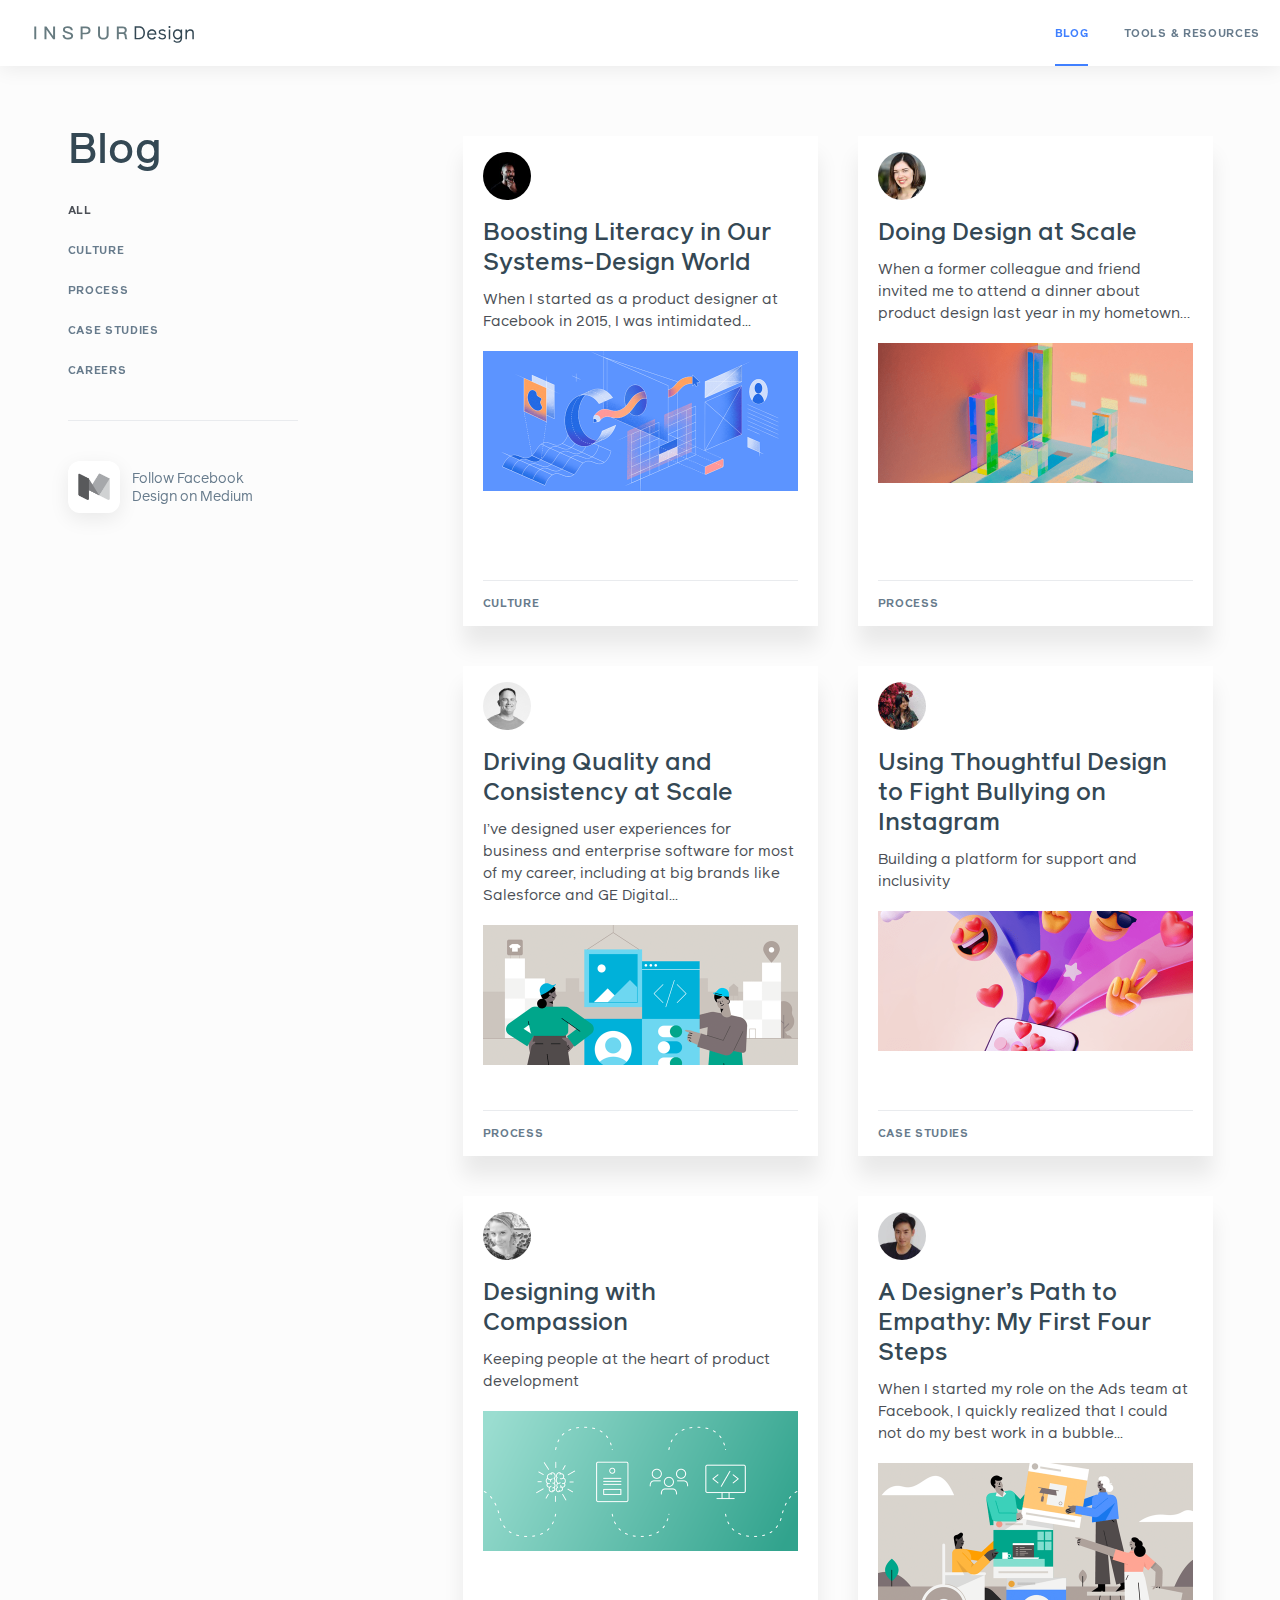
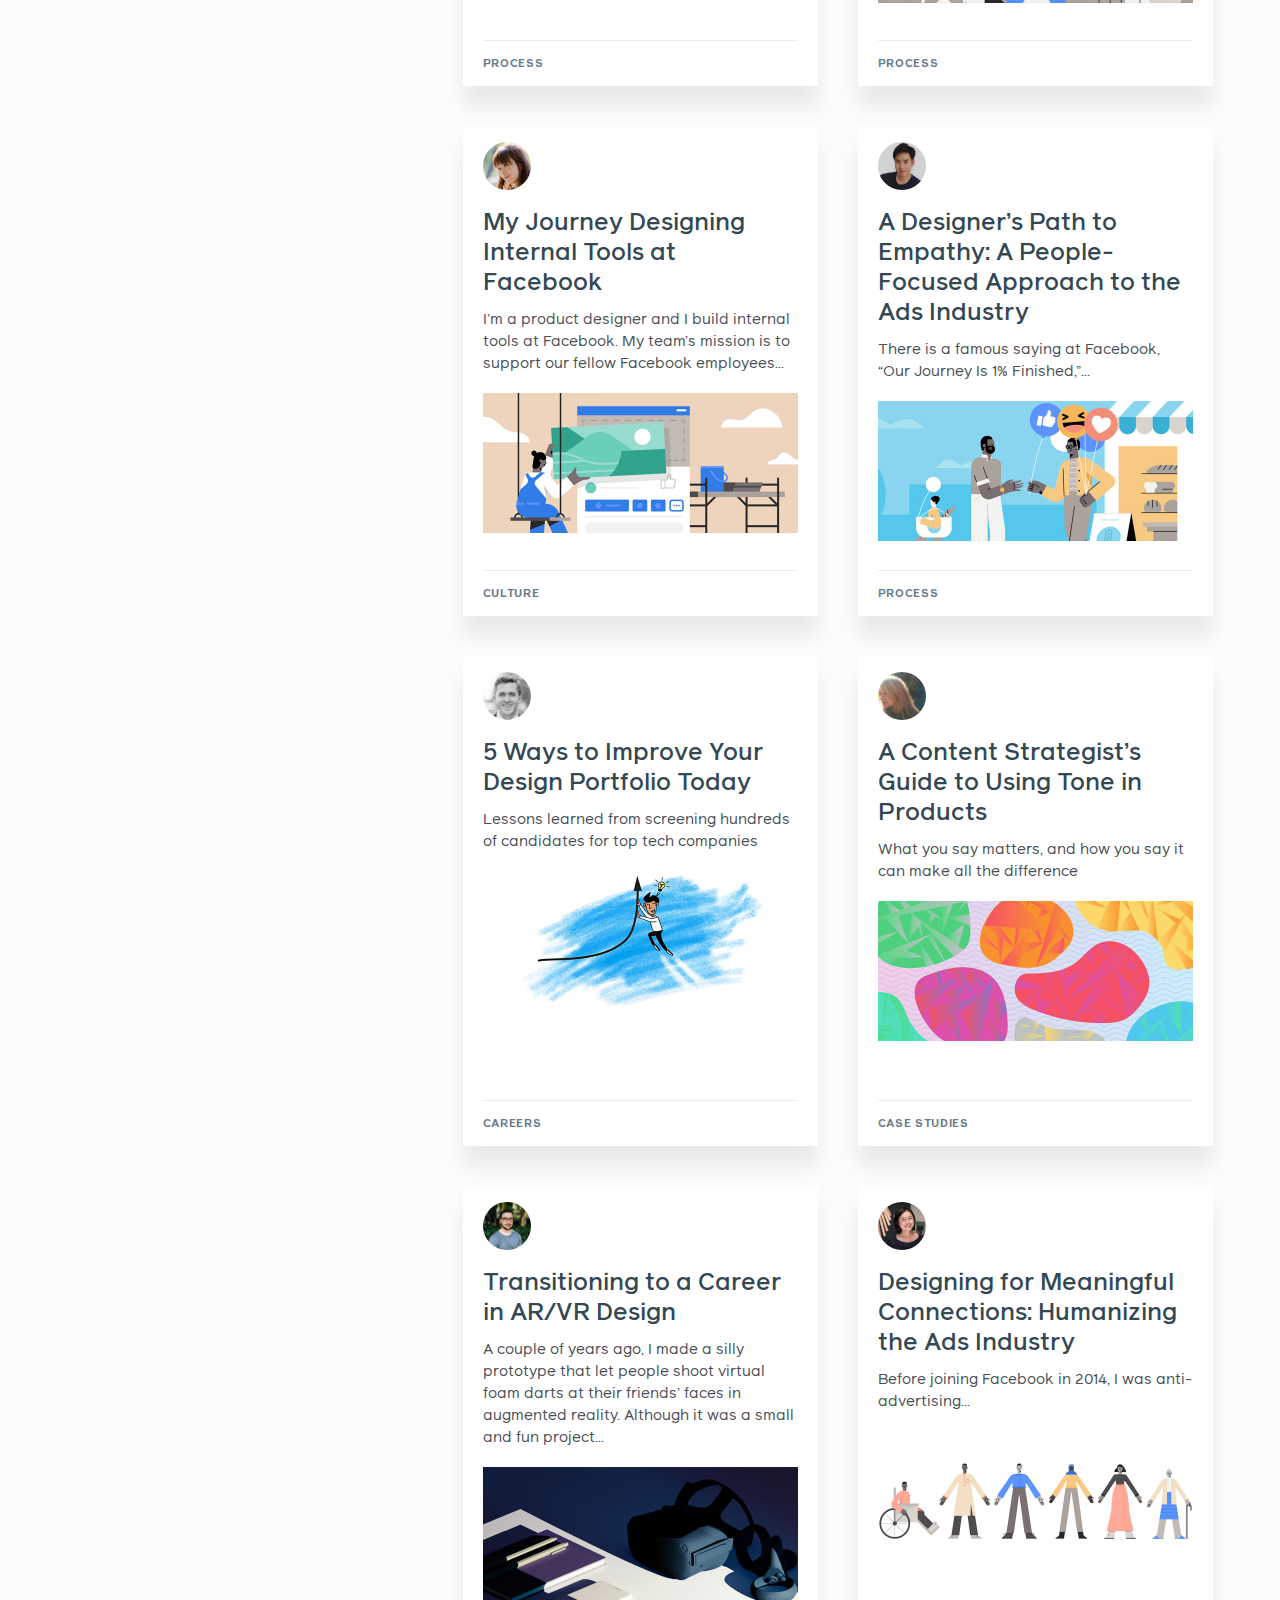
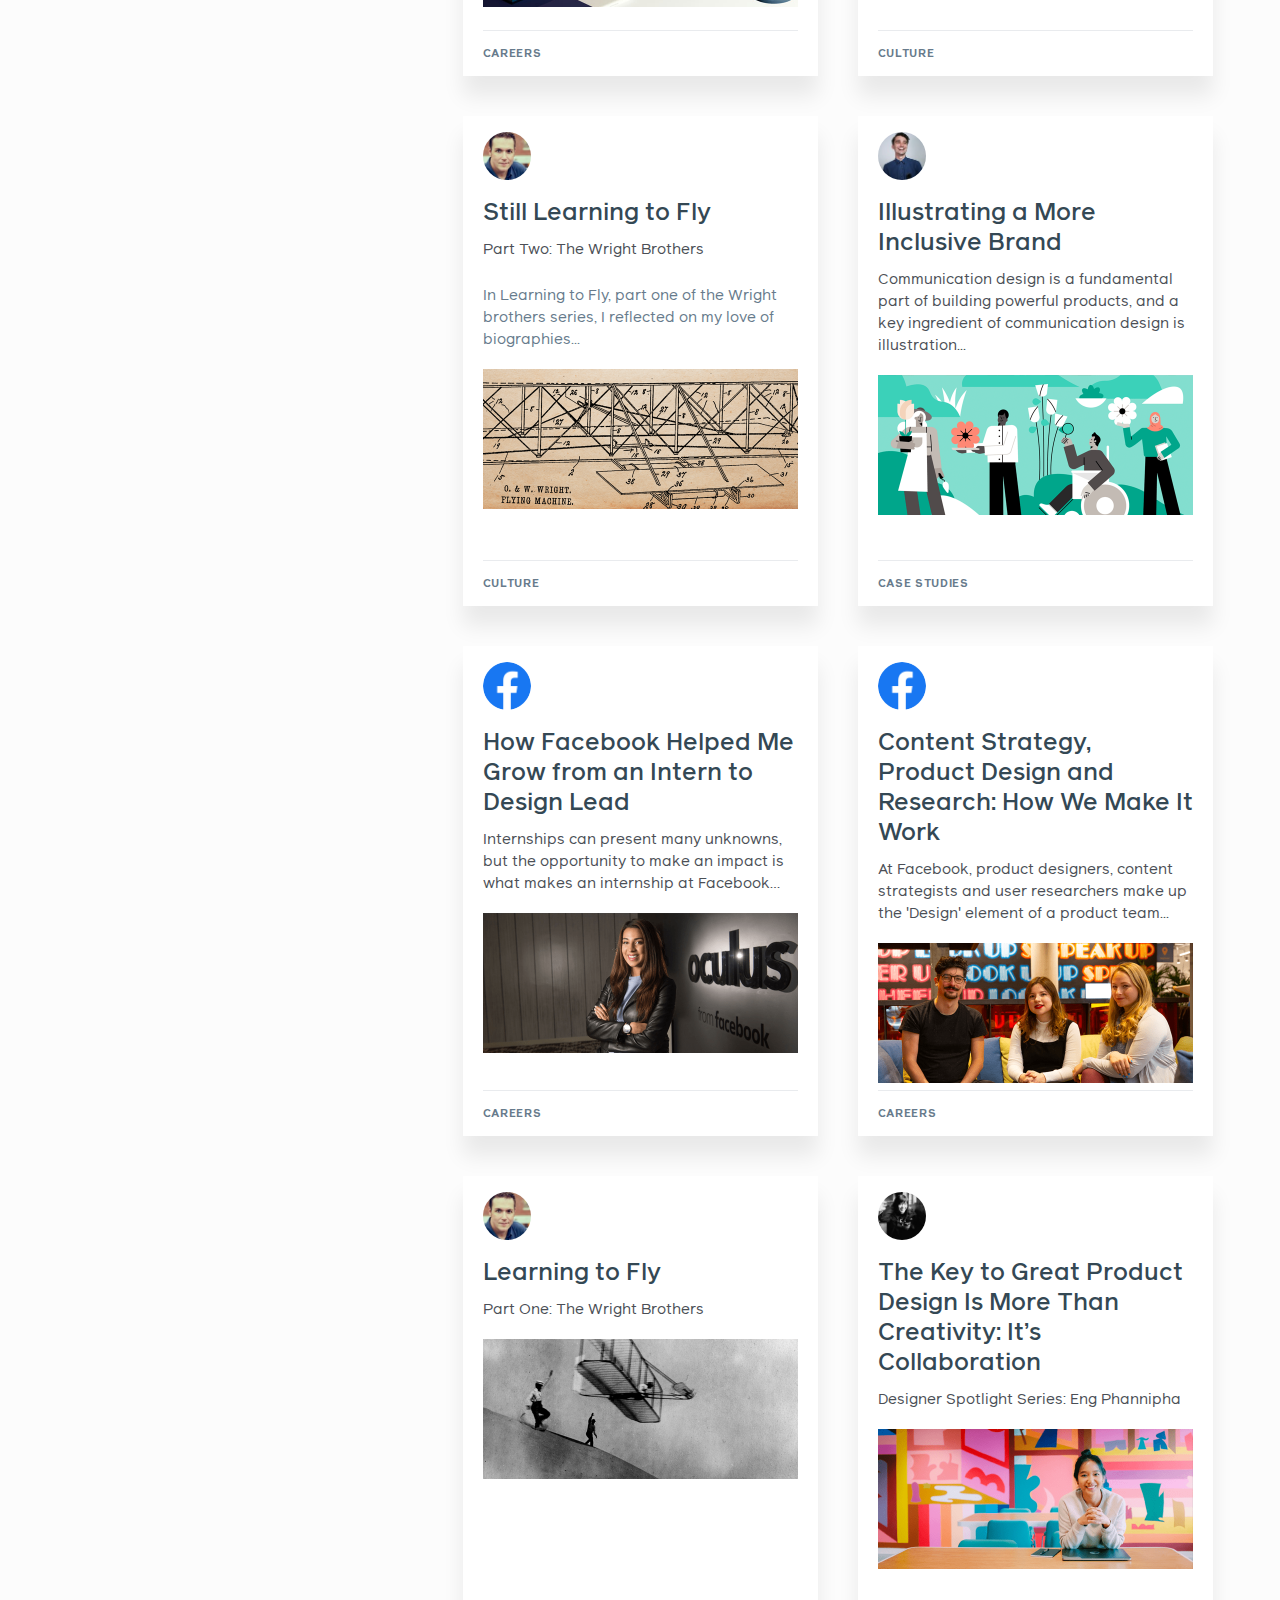
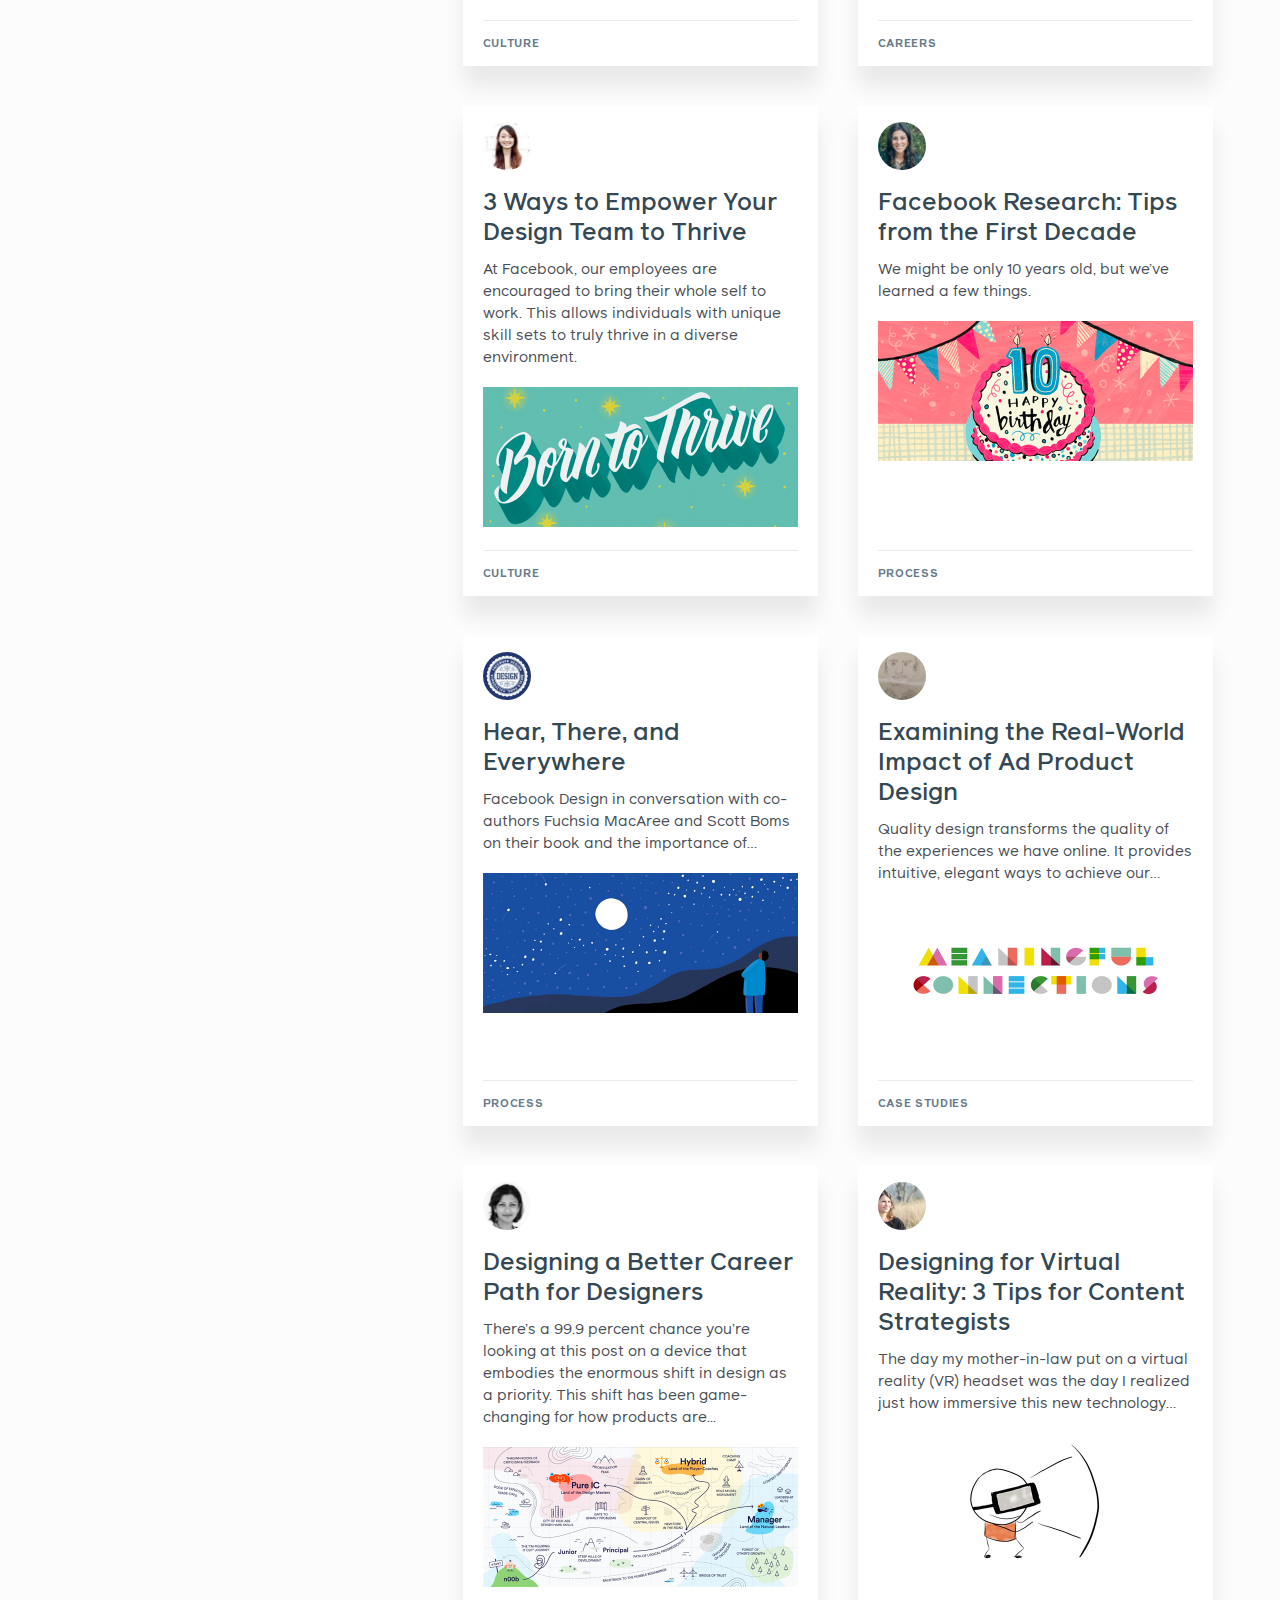
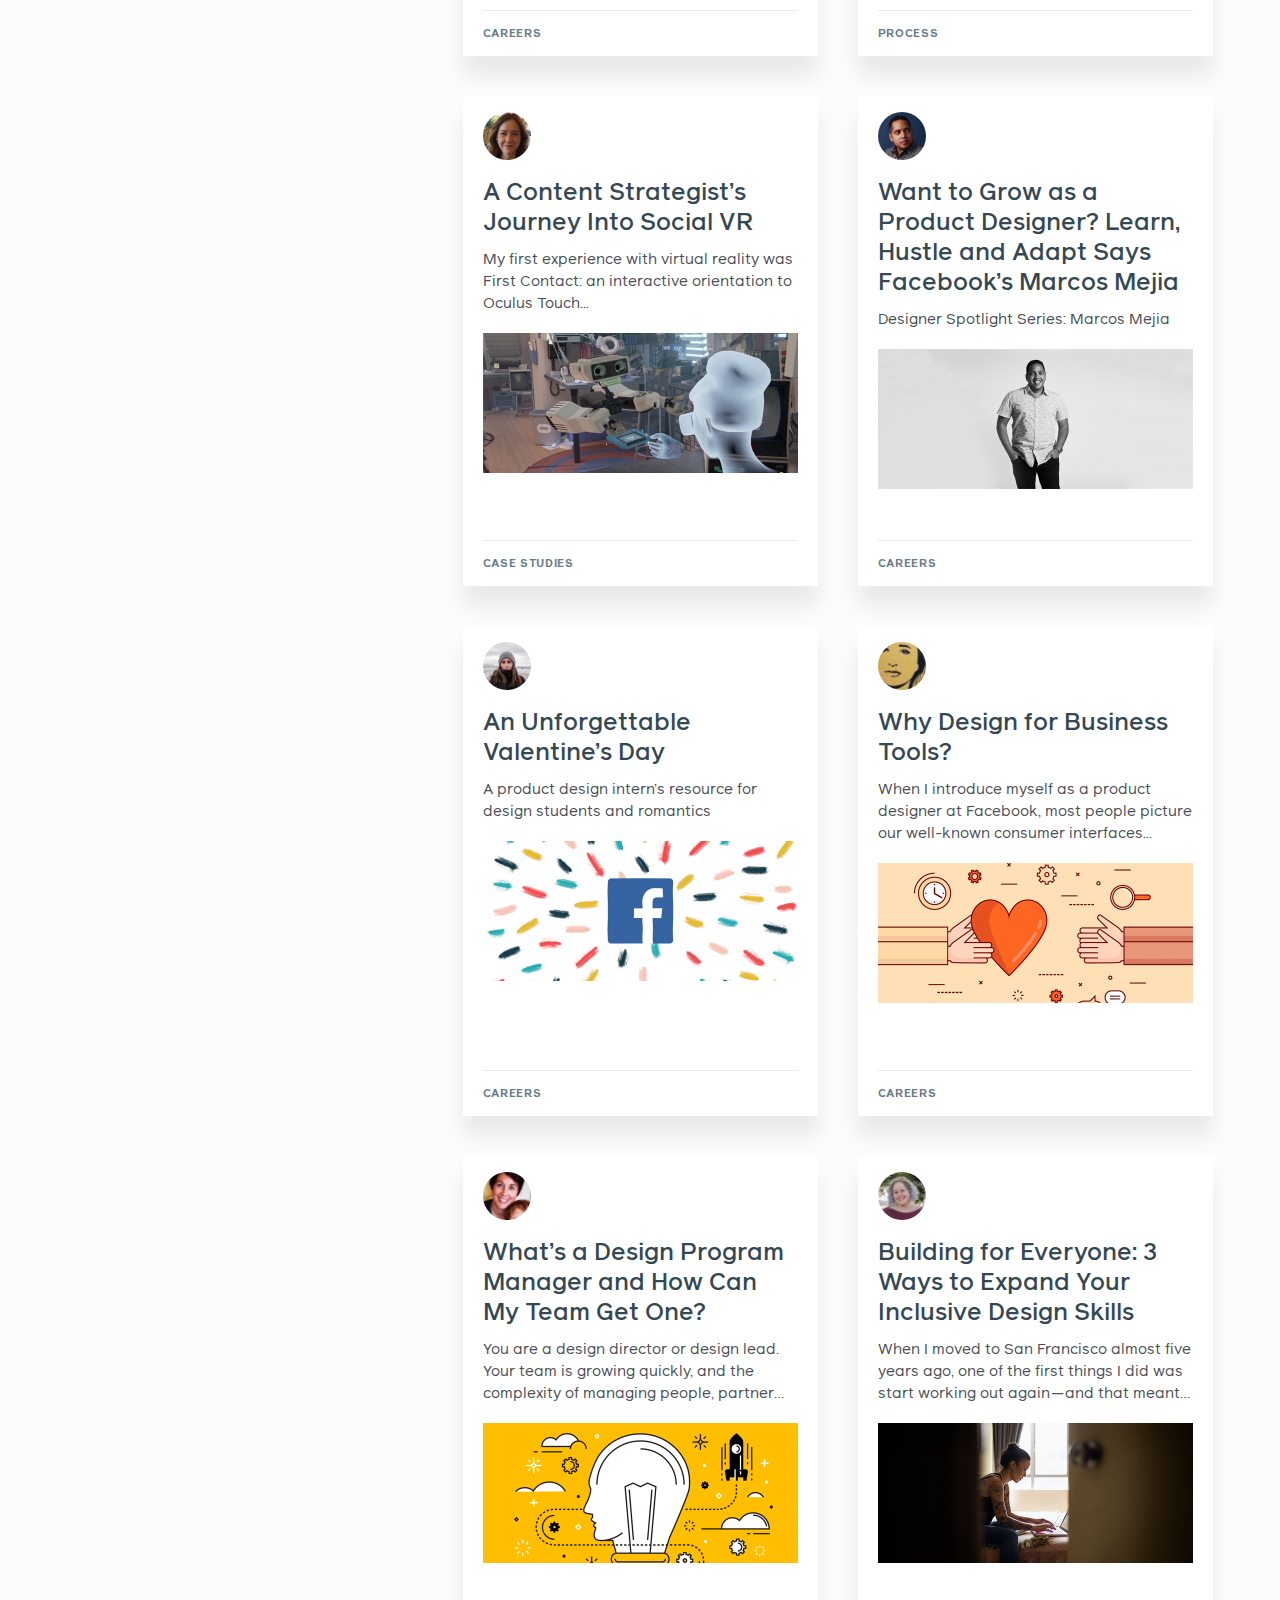
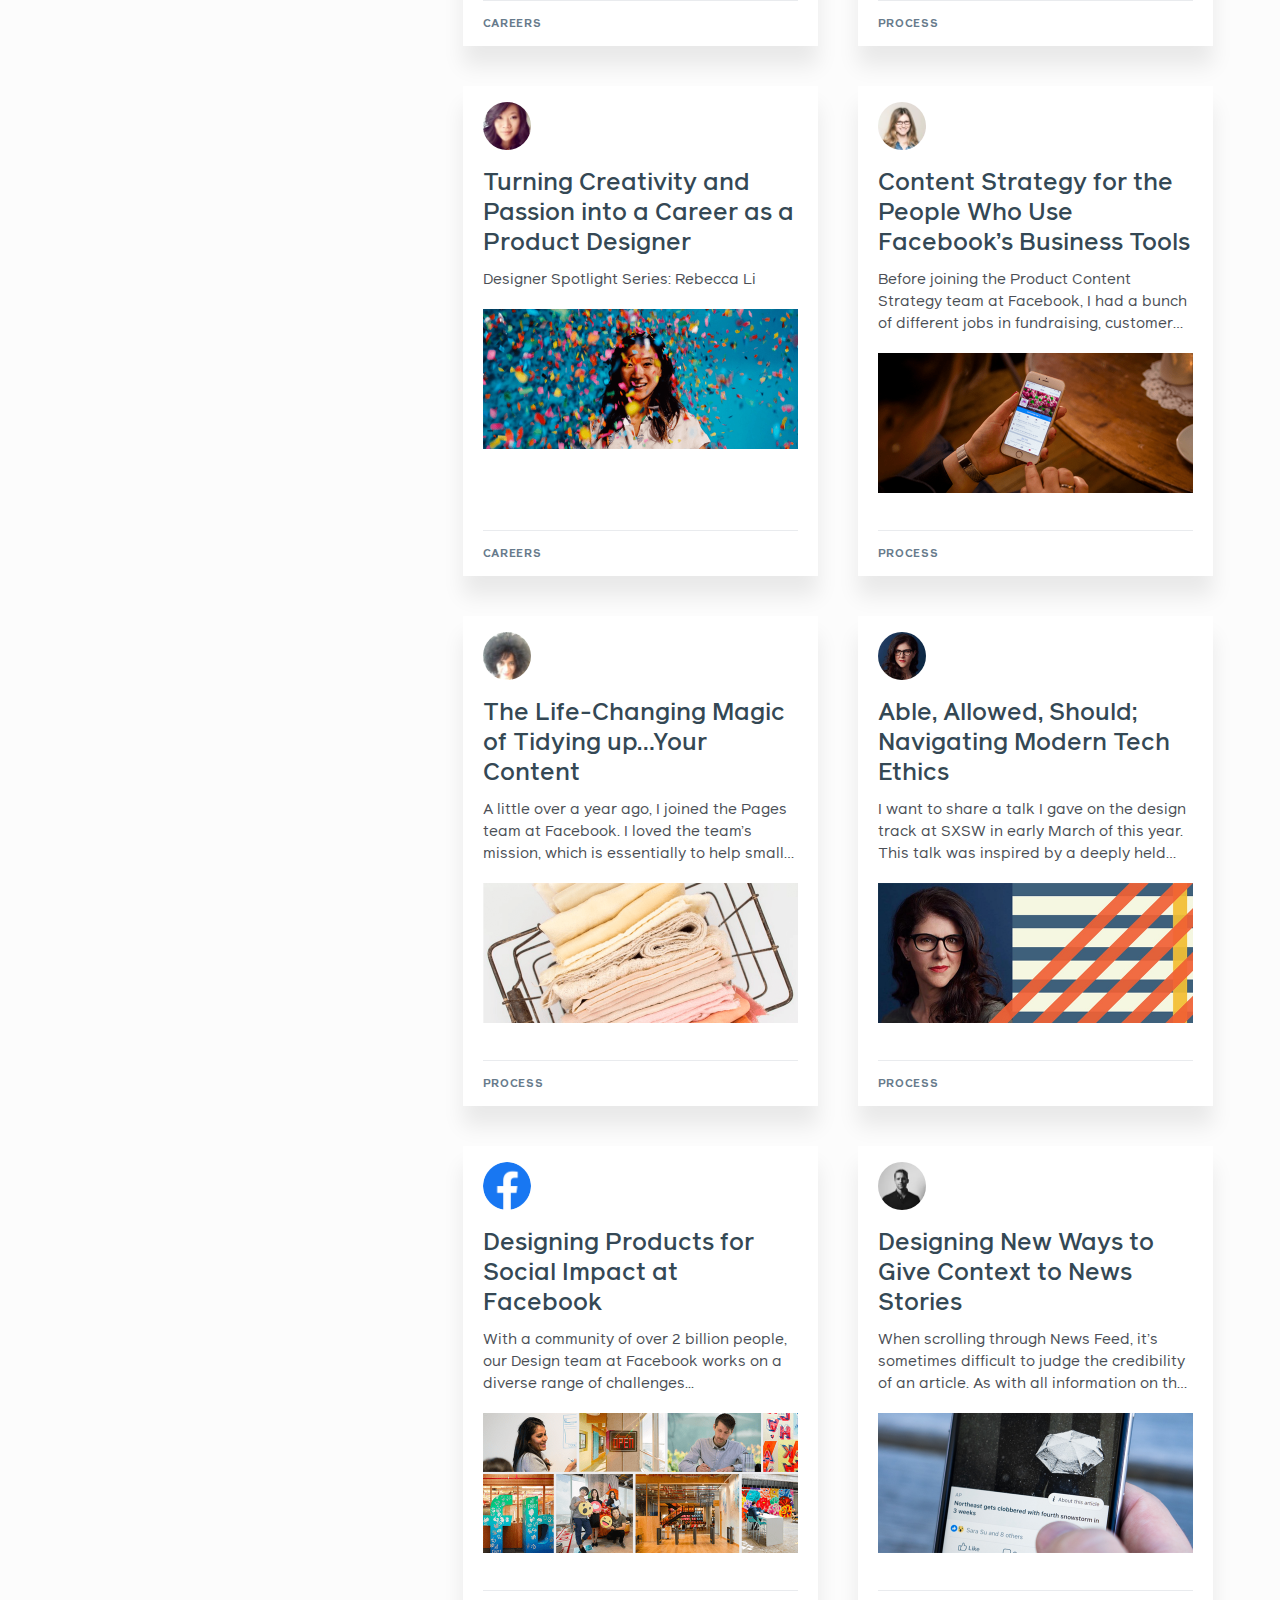
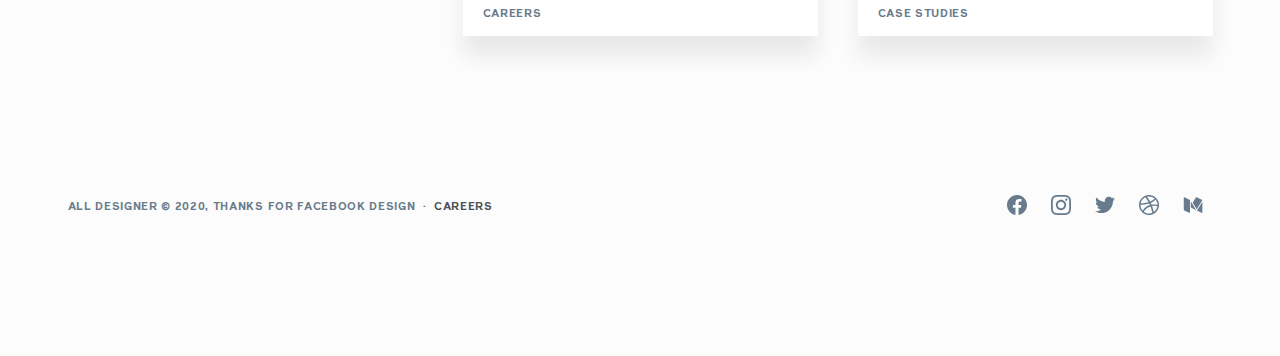
==== commit 6189b8e3: "new" ====
--- a/blog/index.html
+++ b/blog/index.html
@@ -51,9 +51,11 @@
 		<div class="item">
 		<a href="../toolsandresources/index.html">Tools & Resources</a>
 		</div>
+<!--
 		<div class="item">
 		<a href="../careers/index.html">Careers</a>
 		</div>
+	-->
 	</div>
 	<div class="nav-isVisIfMobile">
 		<div class="item current">
@@ -62,9 +64,11 @@
 		<div class="item">
 		<a href="../toolsandresources/index.html">Resources</a>
 		</div>
+<!--
 		<div class="item">
 		<a href="../careers/index.html">Careers</a>
 		</div>
+	-->
 	</div>
 </div>
 	<div id="content">
@@ -1252,17 +1256,17 @@
 <script src="../public/js/smooth-scroll.js"></script>
 <script>smoothScroll.init();</script>
 	</div>
-<div id="footer" layout="rows center-left">
+</div><div id="footer" layout="rows center-left">
 	<div id="end-mark">
-		<p class="copyright">Facebook &copy; 2020&nbsp;&nbsp;·&nbsp;&nbsp;<a onClick="ga('send', 'event', 'Careers Referral', 'clicks', 'Careers');" href="https://www.facebook.com/careers/areas-of-work/design/?ref=fbd_product_design&sub_teams[0]=Design" target="_blank">Careers</a></p>
+		<p class="copyright">All Designer &copy; 2020, Thanks for Facebook design&nbsp;&nbsp;·&nbsp;&nbsp;<a onClick="ga('send', 'event', 'Careers Referral', 'clicks', 'Careers');" href="/" target="_blank">Careers</a></p>
 	</div>
 	<div id="footer-links" self="right">
 		<ul>
-			<a href="http://facebook.com/design" onClick="ga('send', 'event', 'Facebook', 'clicks', 'Footer');"><li class="facebook"></li></a>
-			<a href="http://instagram.com/facebookdesign" onClick="ga('send', 'event', 'Instagram', 'clicks', 'Footer');"><li class="instagram"></li></a>
-			<a href="http://twitter.com/facebookdesign" onClick="ga('send', 'event', 'Twitter', 'clicks', 'Footer');"><li class="twitter"></li></a>
-			<a href="http://dribbble.com/facebook" onClick="ga('send', 'event', 'Dribbble', 'clicks', 'Footer');"><li class="dribbble"></li></a>
-			<a href="http://medium.com/facebook-design" onClick="ga('send', 'event', 'Medium', 'clicks', 'Footer');"><li class="medium"></li></a>
+			<a href="/" onClick="ga('send', 'event', 'Facebook', 'clicks', 'Footer');"><li class="facebook"></li></a>
+			<a href="/" onClick="ga('send', 'event', 'Instagram', 'clicks', 'Footer');"><li class="instagram"></li></a>
+			<a href="/" onClick="ga('send', 'event', 'Twitter', 'clicks', 'Footer');"><li class="twitter"></li></a>
+			<a href="/" onClick="ga('send', 'event', 'Dribbble', 'clicks', 'Footer');"><li class="dribbble"></li></a>
+			<a href="/" onClick="ga('send', 'event', 'Medium', 'clicks', 'Footer');"><li class="medium"></li></a>
 		</ul>
 	</div>
 </div>
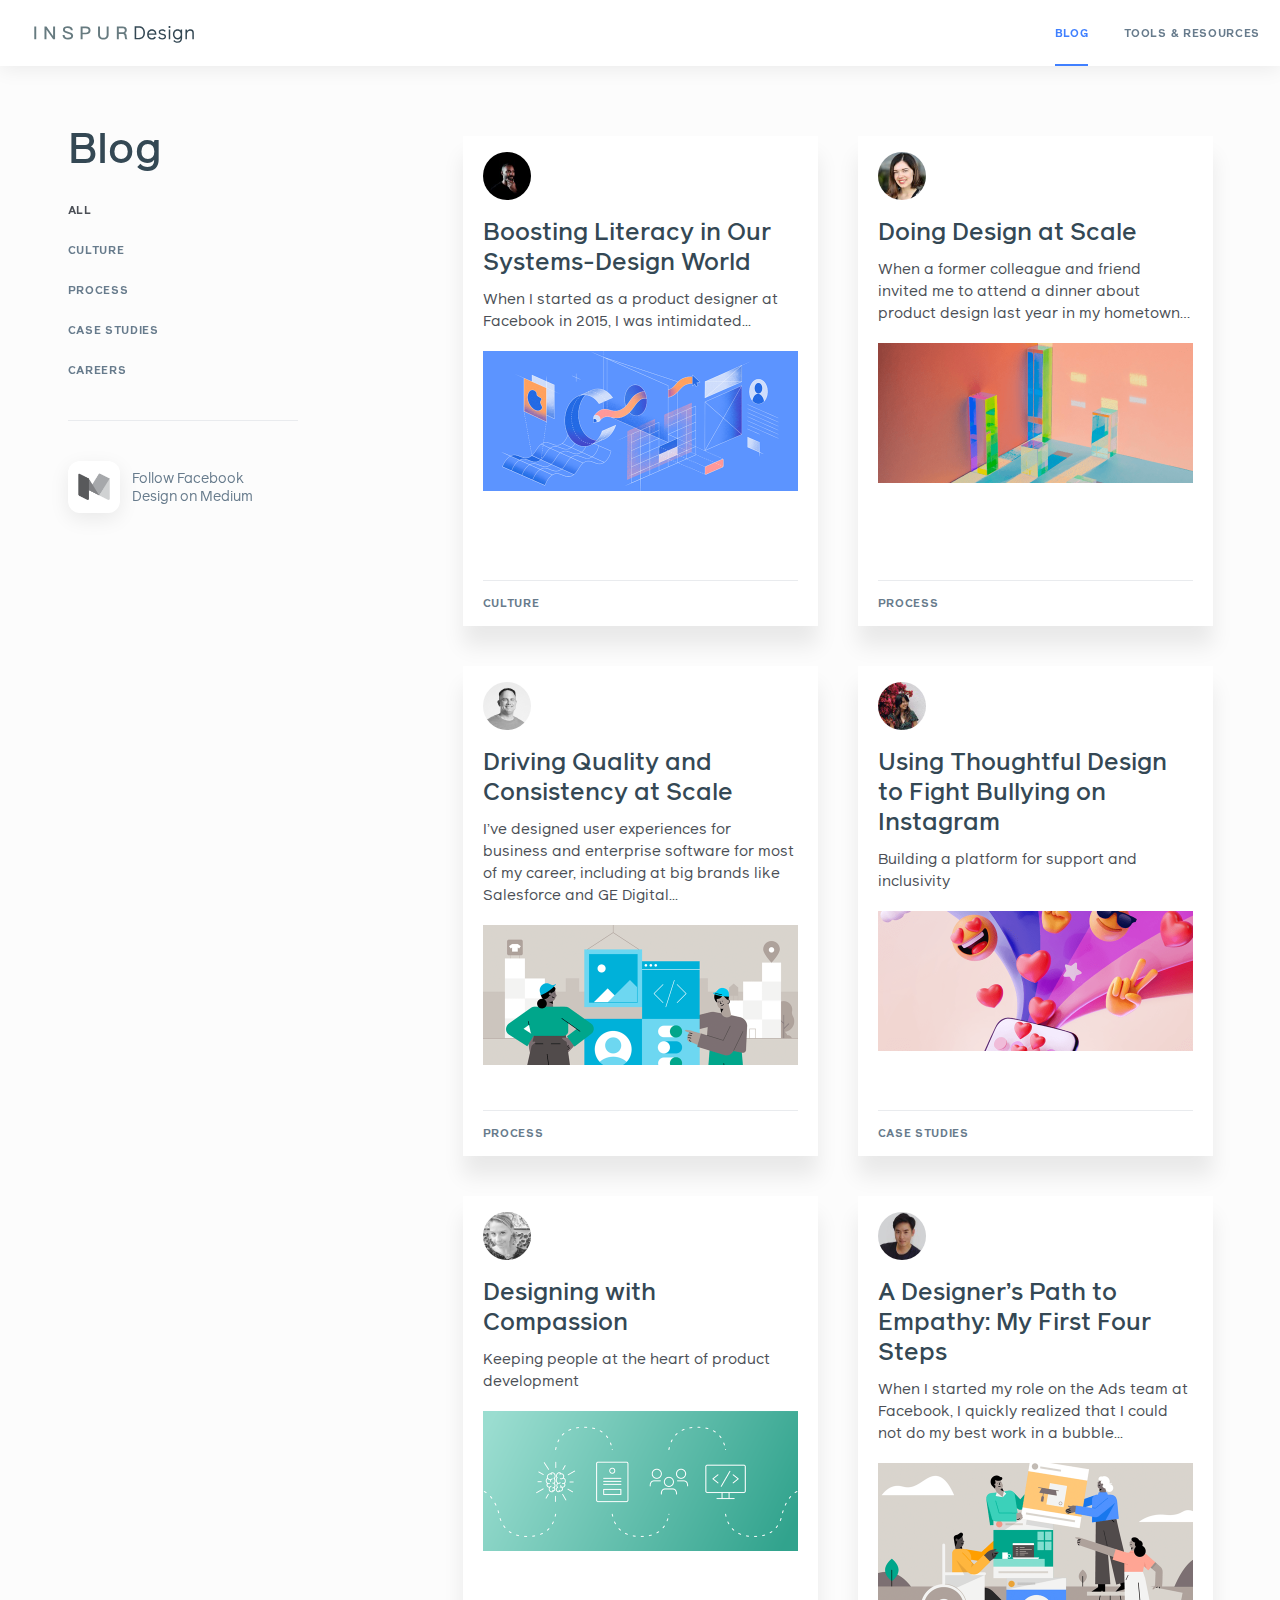
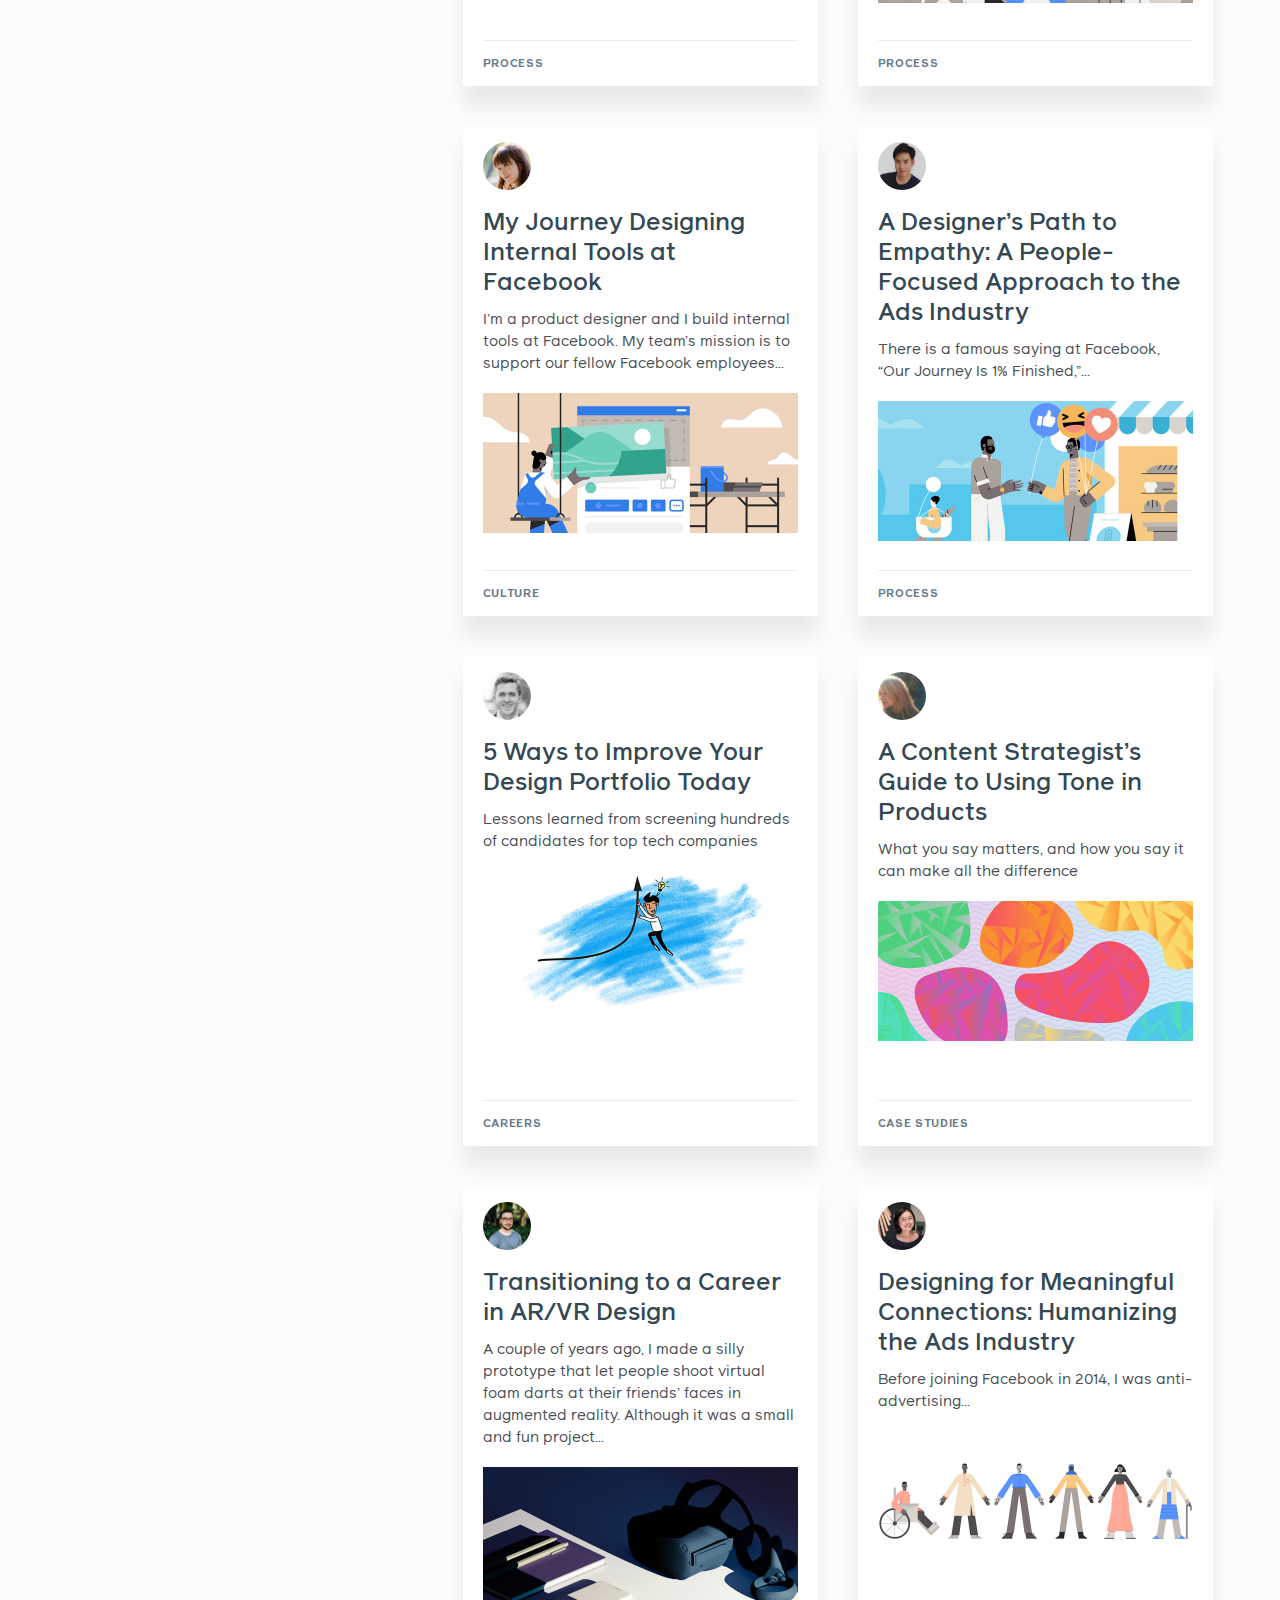
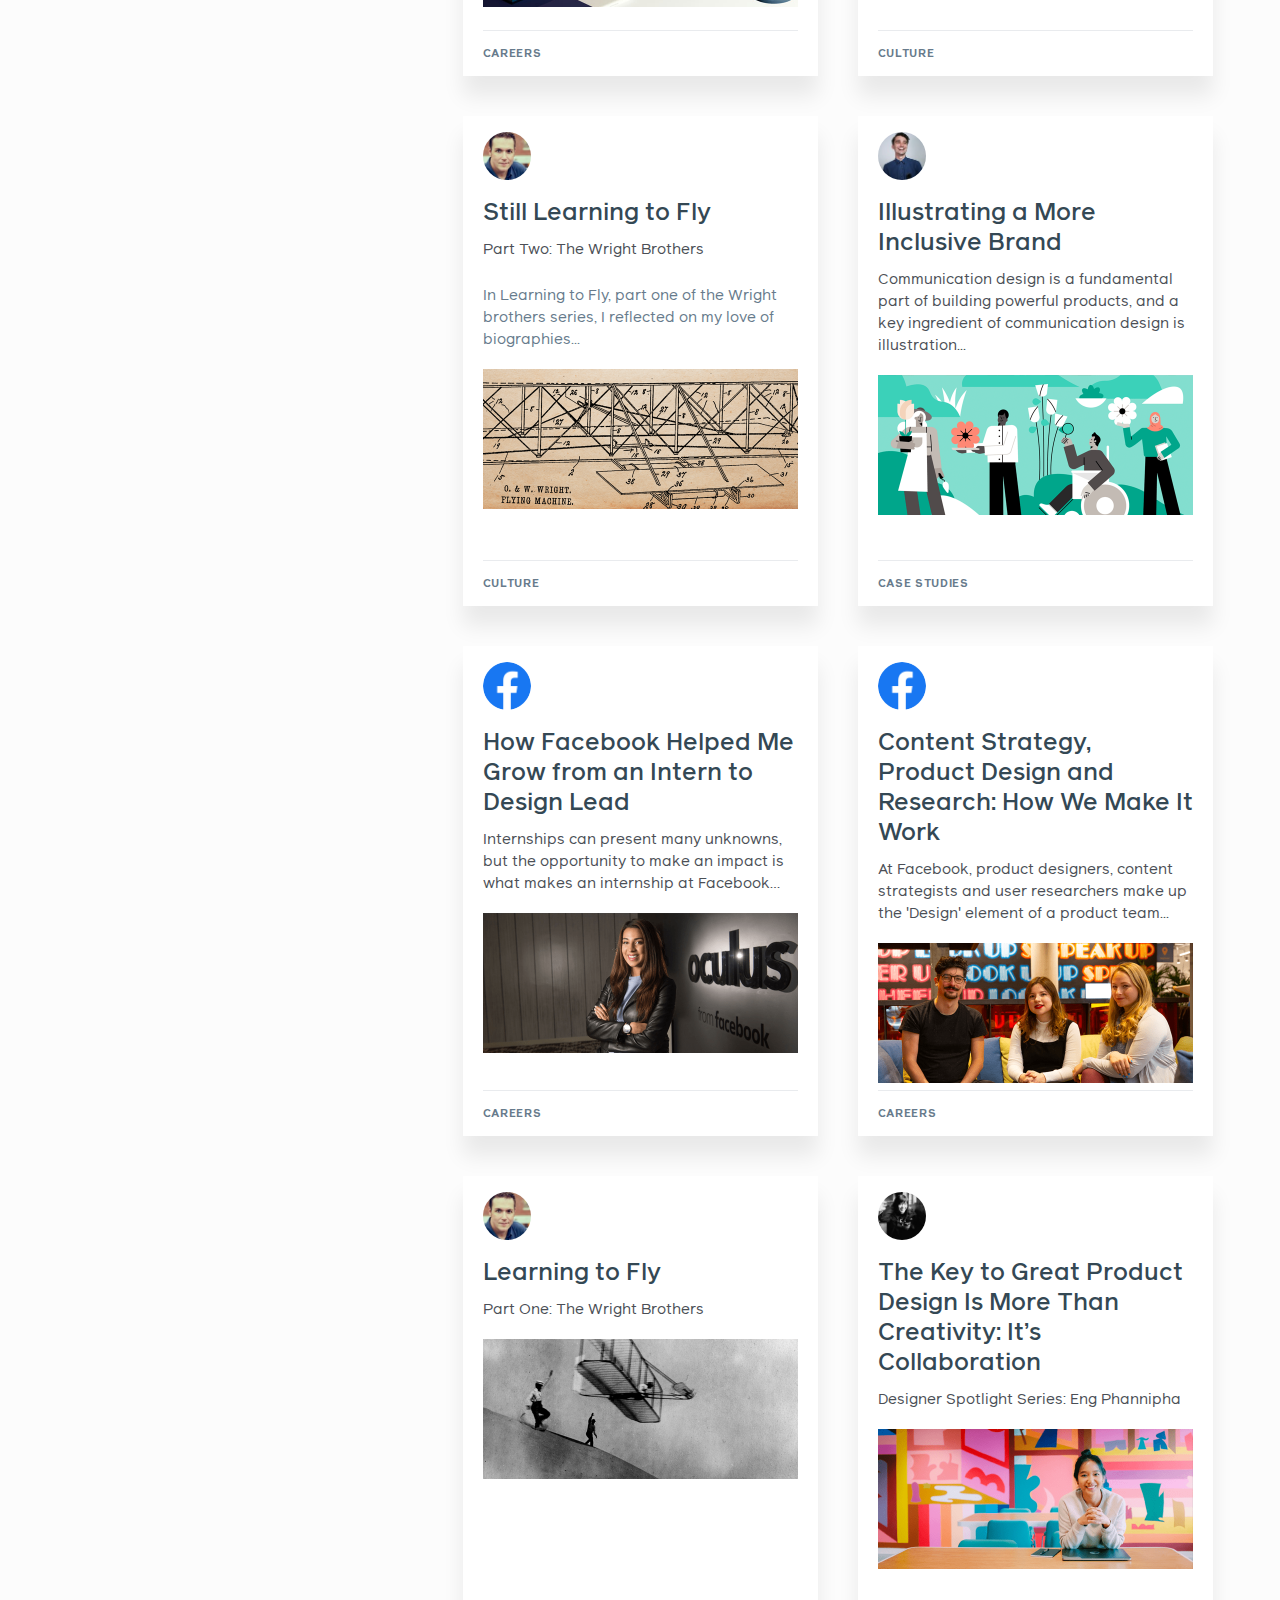
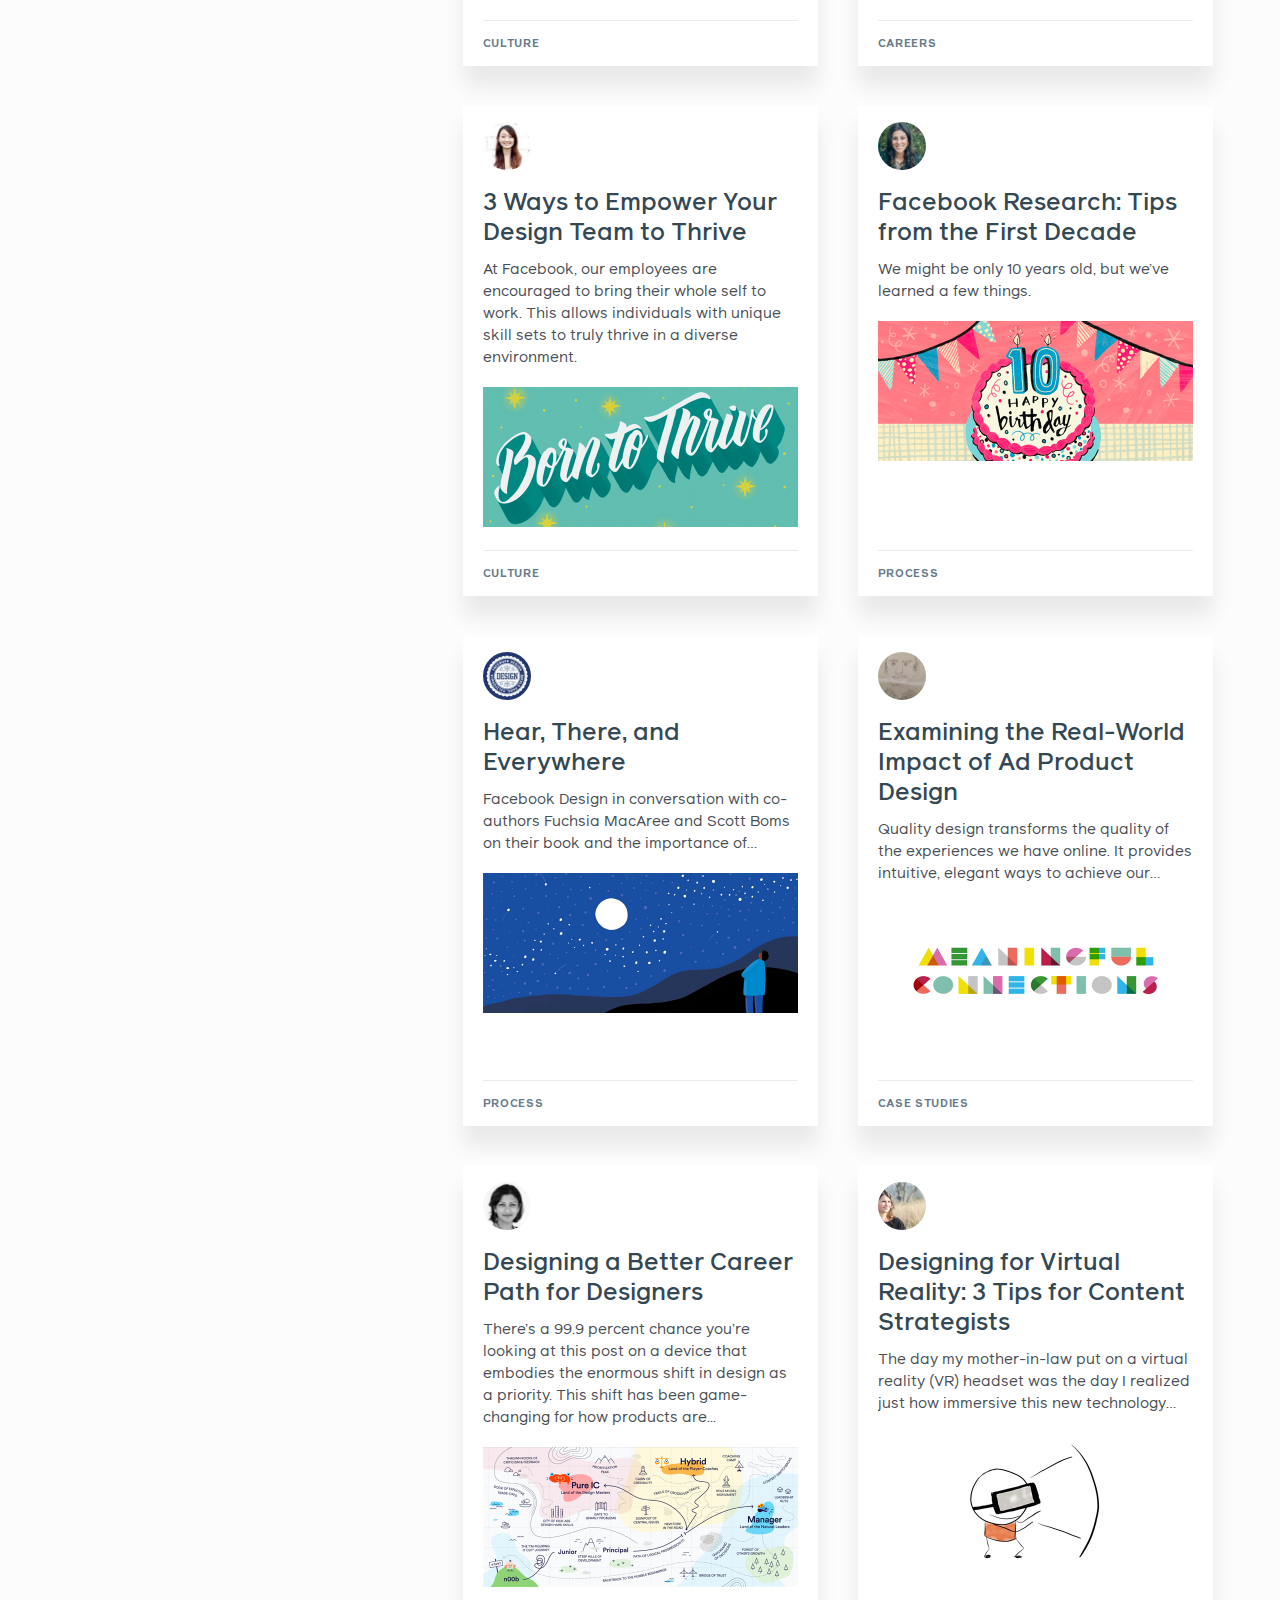
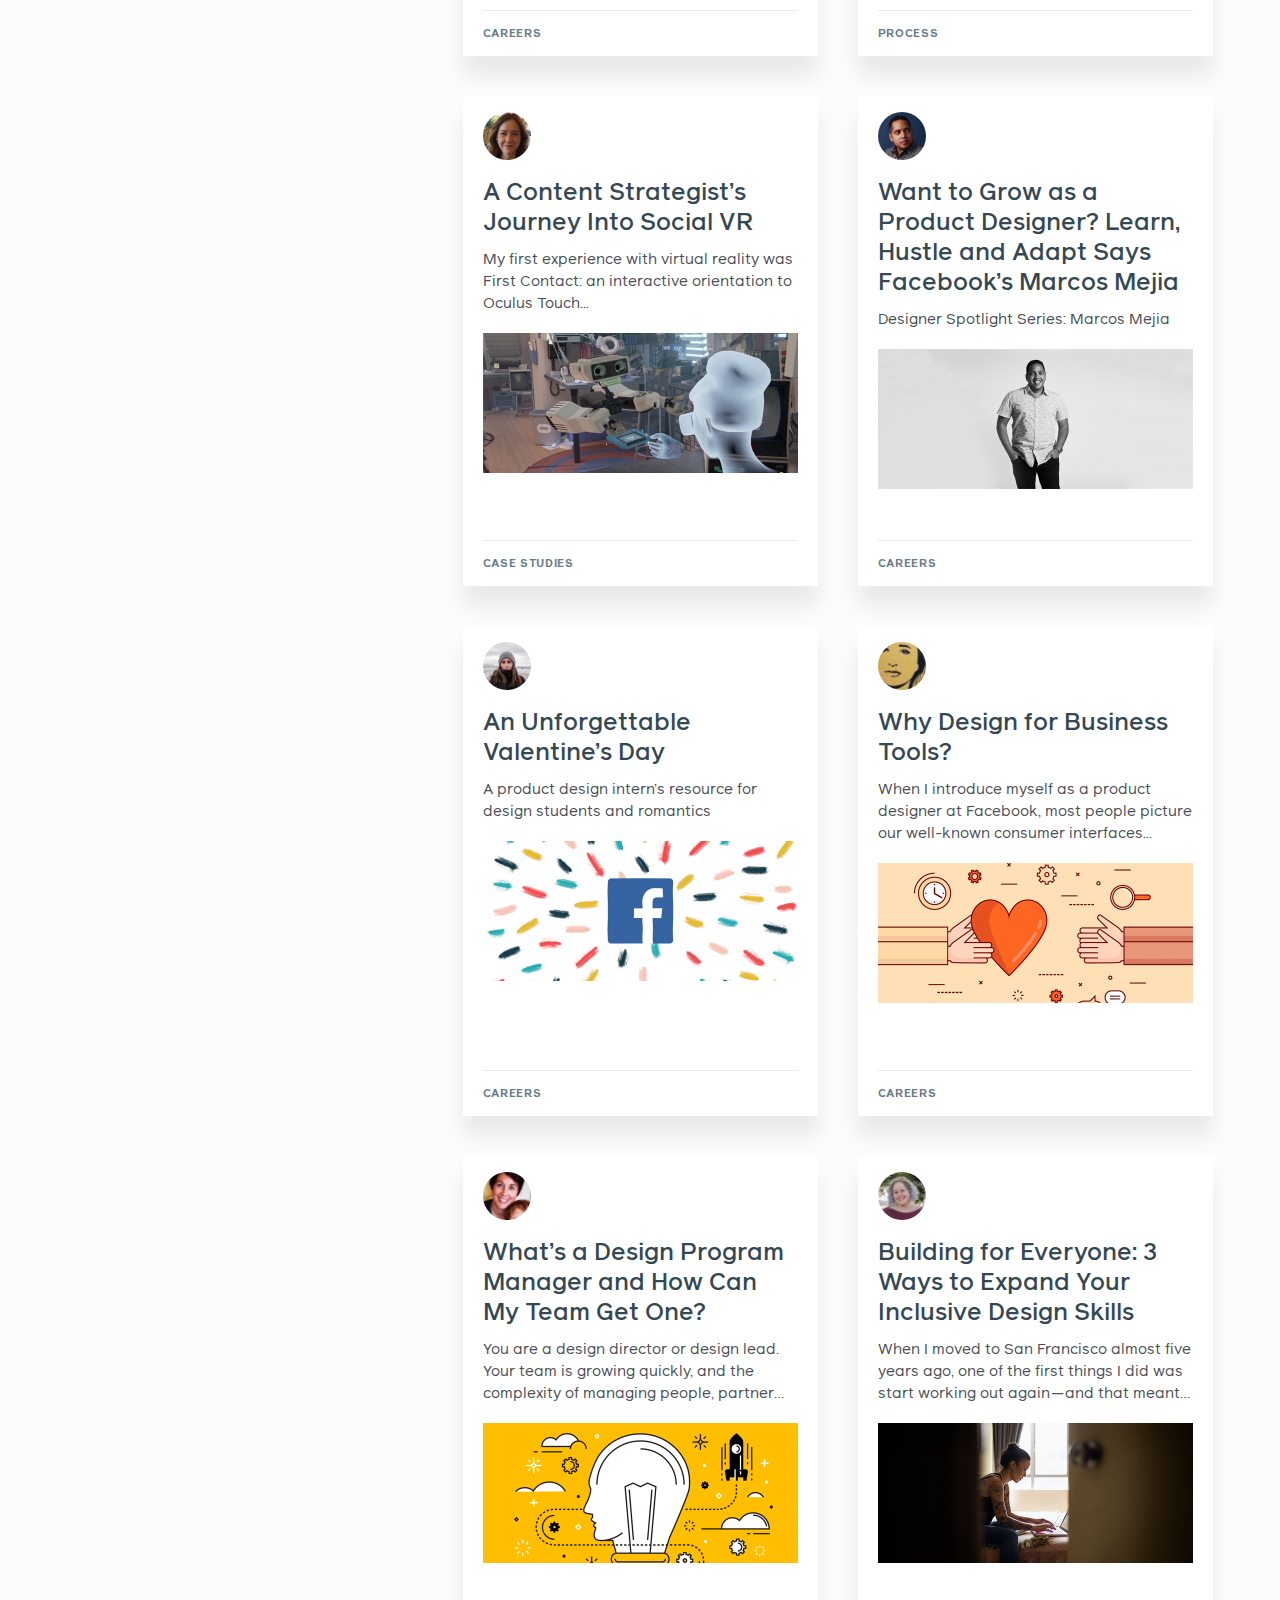
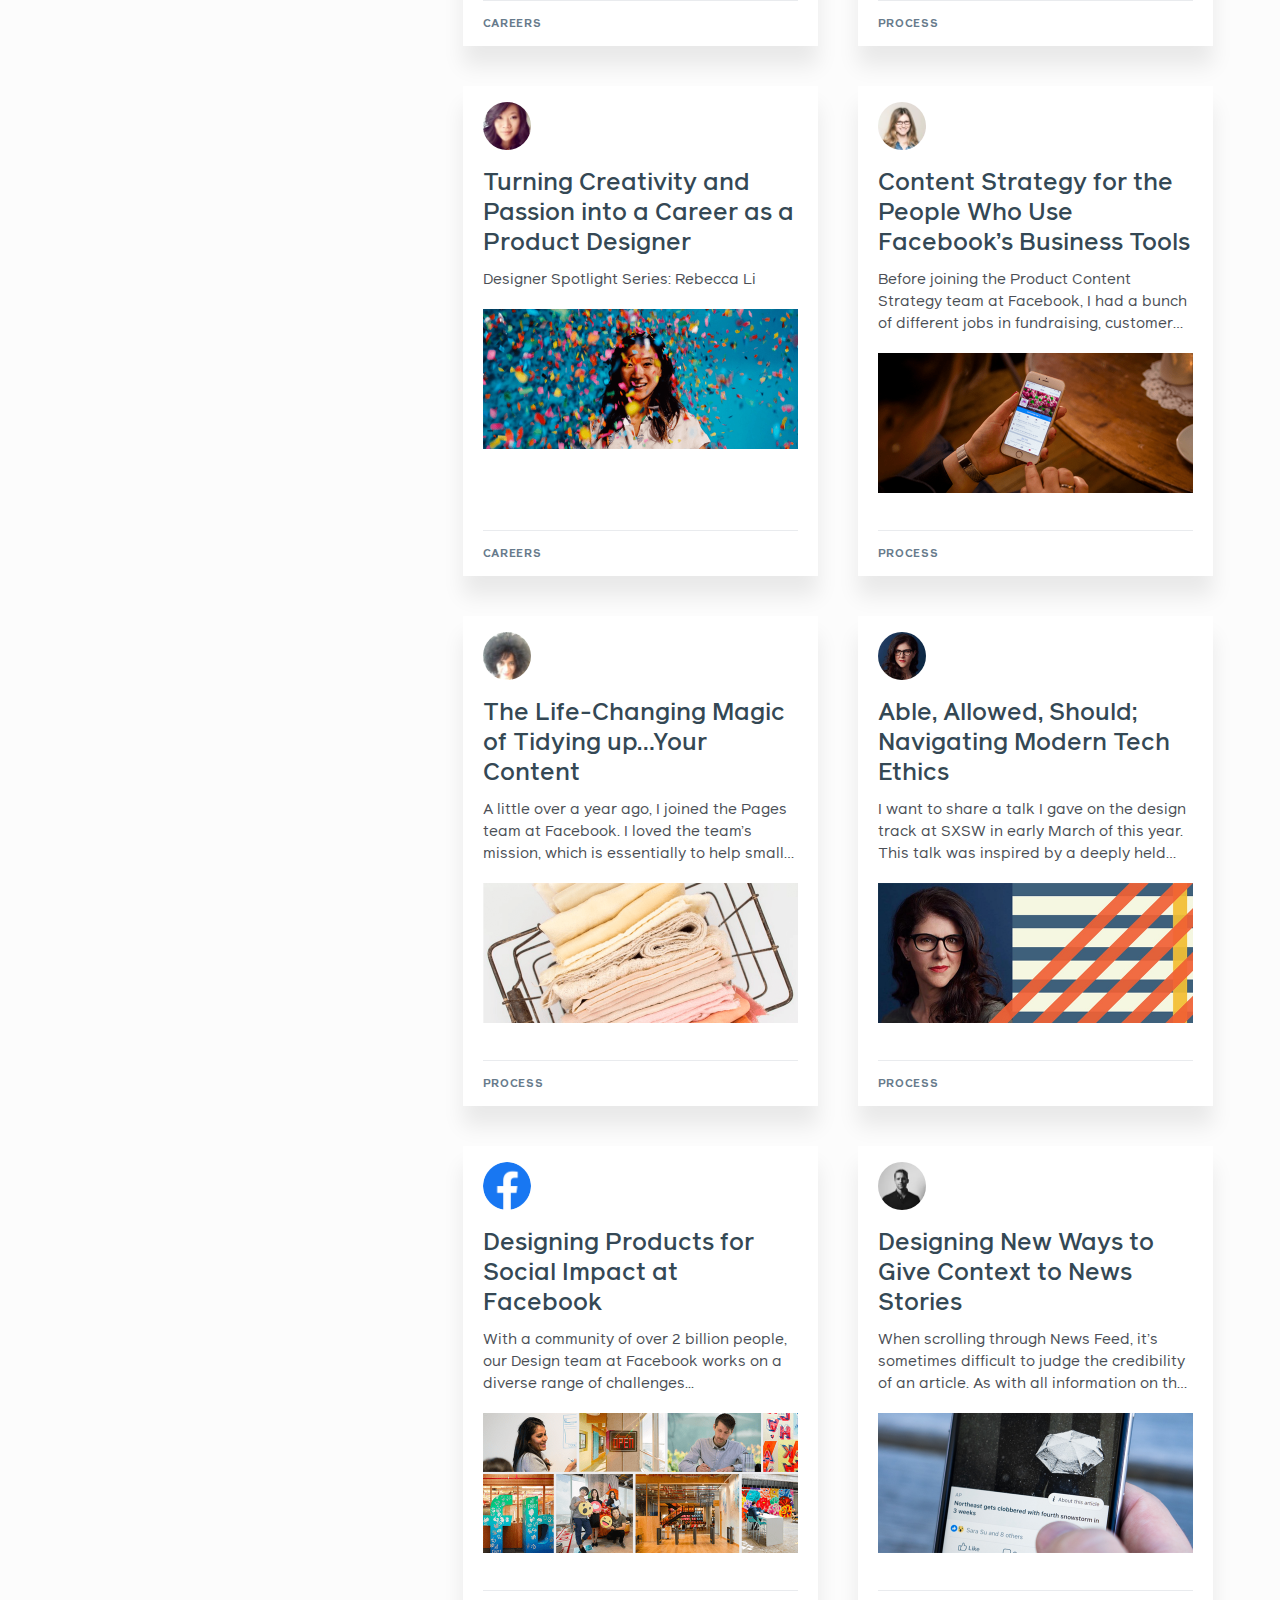
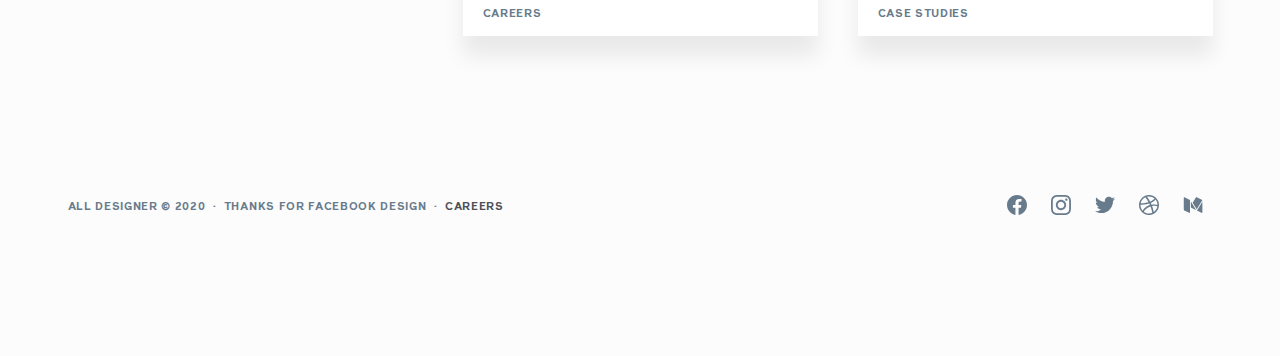
==== commit 5d298a23: "1" ====
--- a/blog/index.html
+++ b/blog/index.html
@@ -1258,7 +1258,7 @@
 	</div>
 </div><div id="footer" layout="rows center-left">
 	<div id="end-mark">
-		<p class="copyright">All Designer &copy; 2020, Thanks for Facebook design&nbsp;&nbsp;·&nbsp;&nbsp;<a onClick="ga('send', 'event', 'Careers Referral', 'clicks', 'Careers');" href="/" target="_blank">Careers</a></p>
+		<p class="copyright">All Designer &copy; 2020&nbsp;&nbsp;·&nbsp;&nbsp;Thanks for Facebook design&nbsp;&nbsp;·&nbsp;&nbsp;<a onClick="ga('send', 'event', 'Careers Referral', 'clicks', 'Careers');" href="/" target="_blank">Careers</a></p>
 	</div>
 	<div id="footer-links" self="right">
 		<ul>
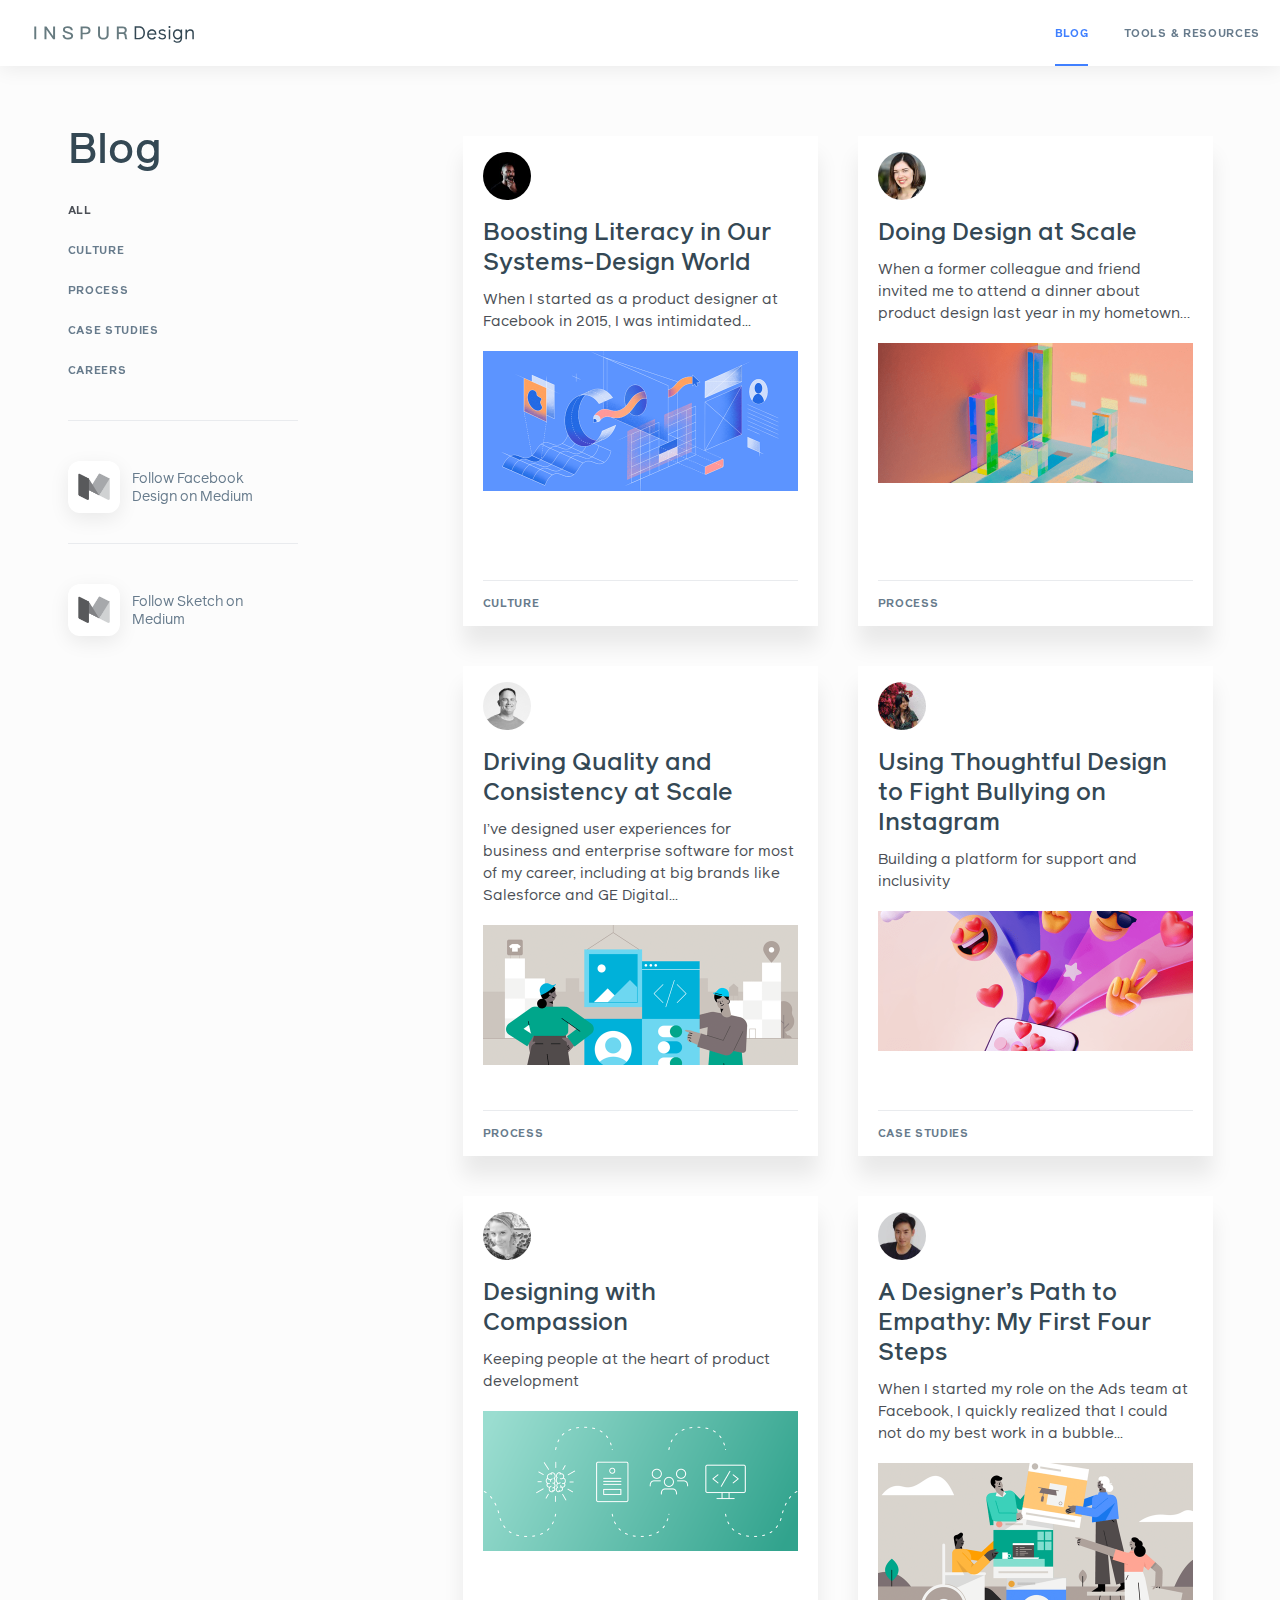
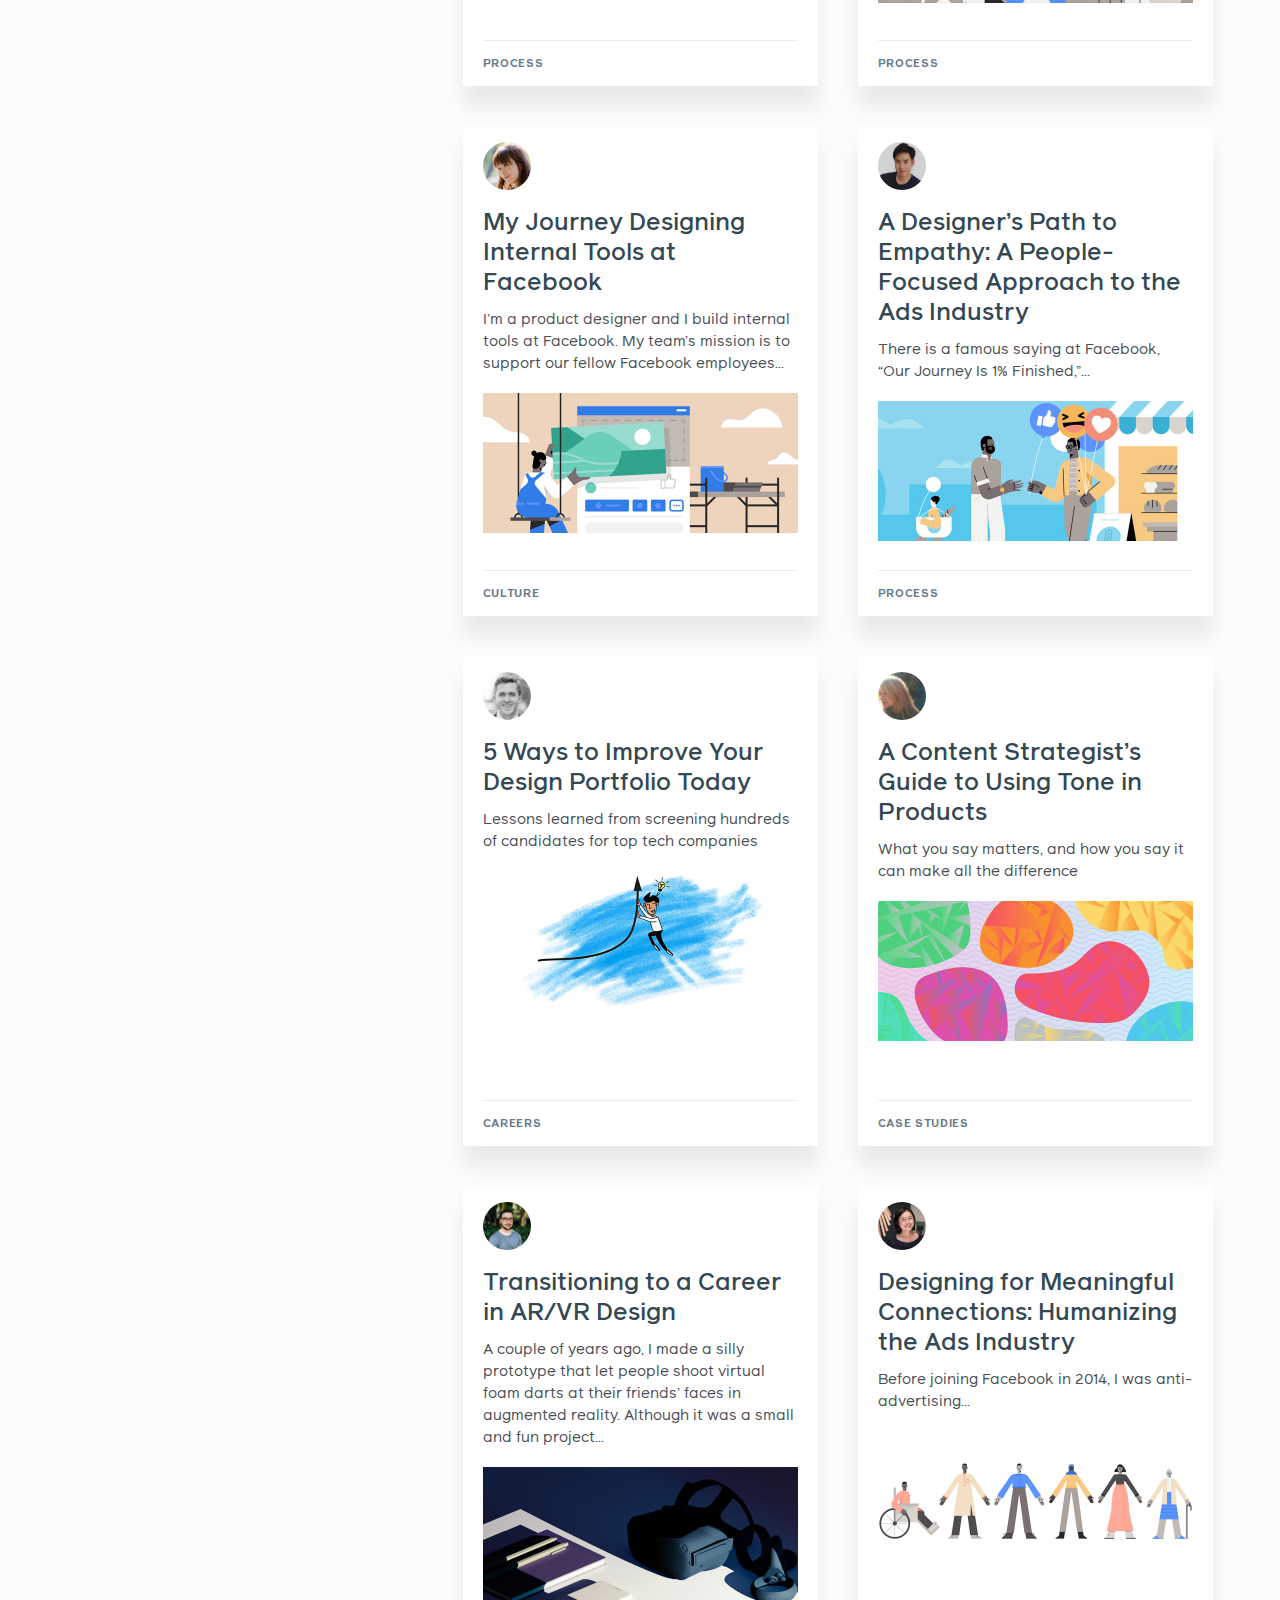
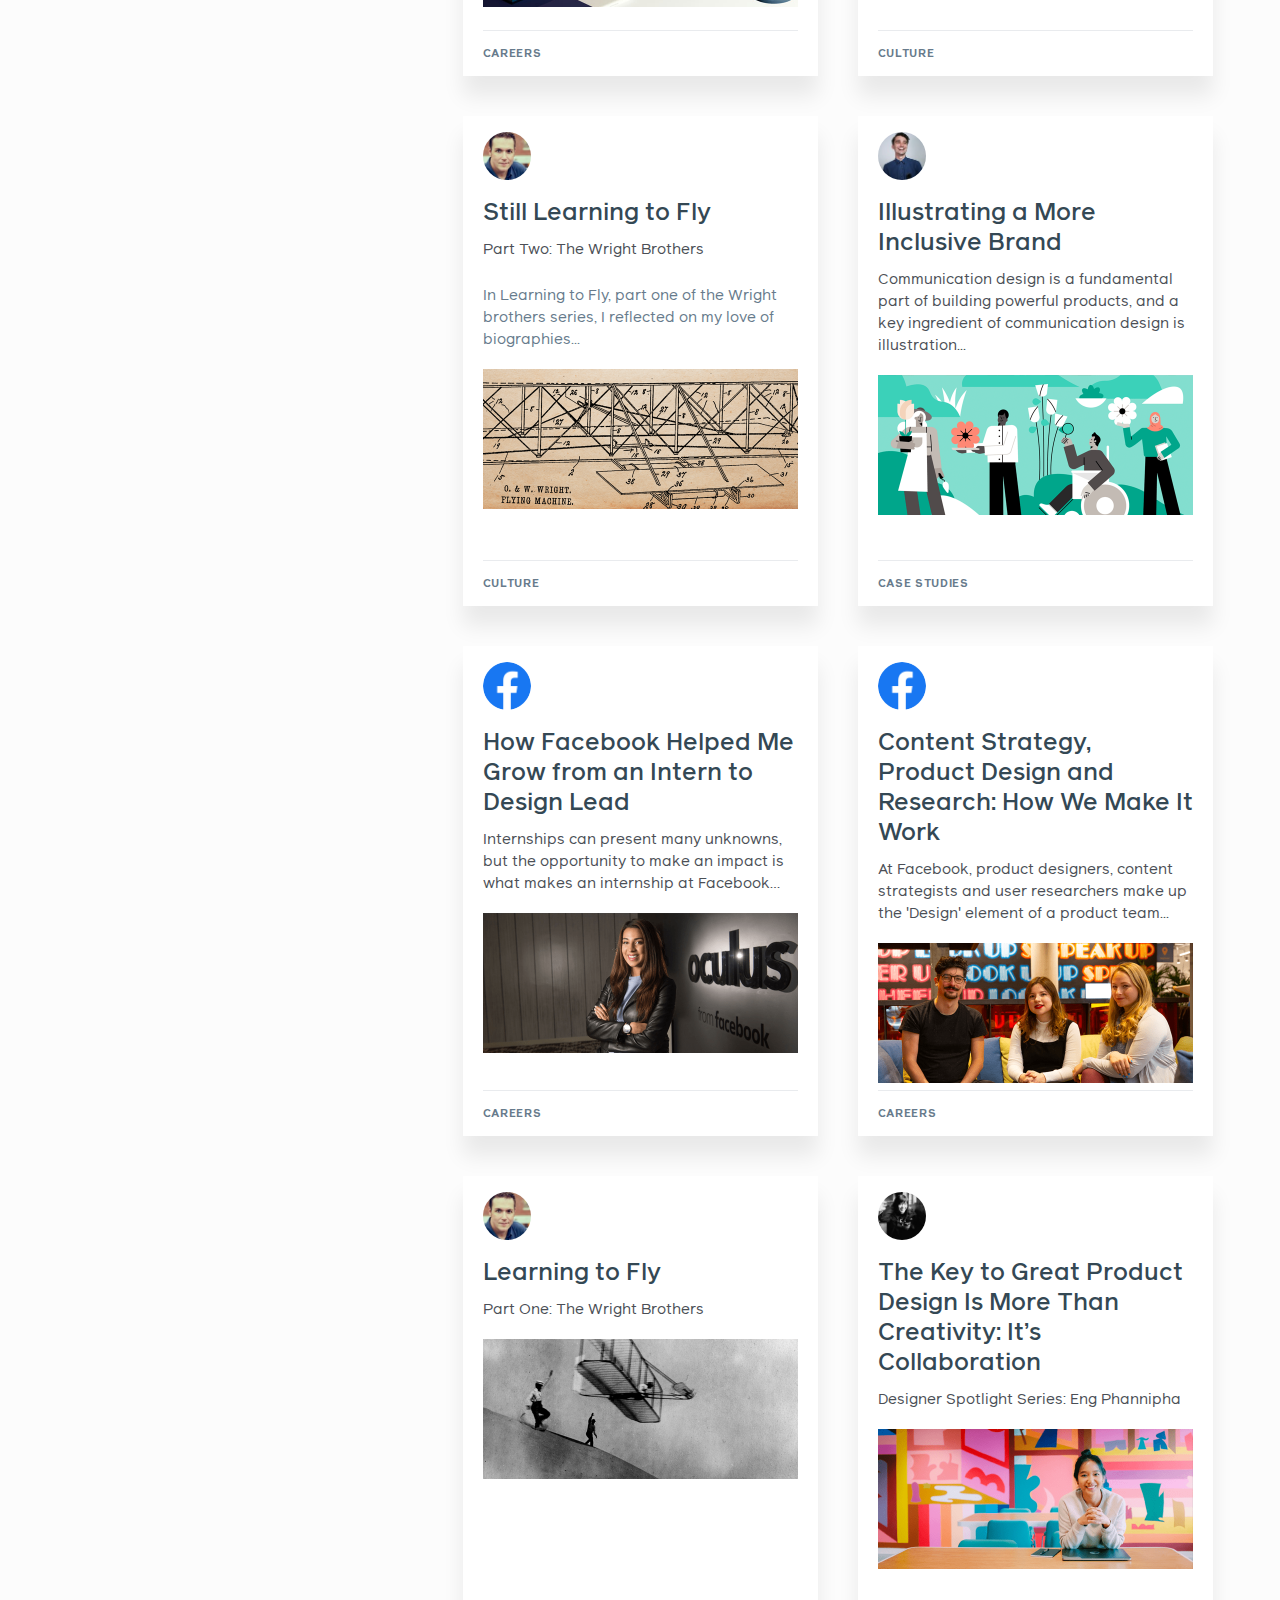
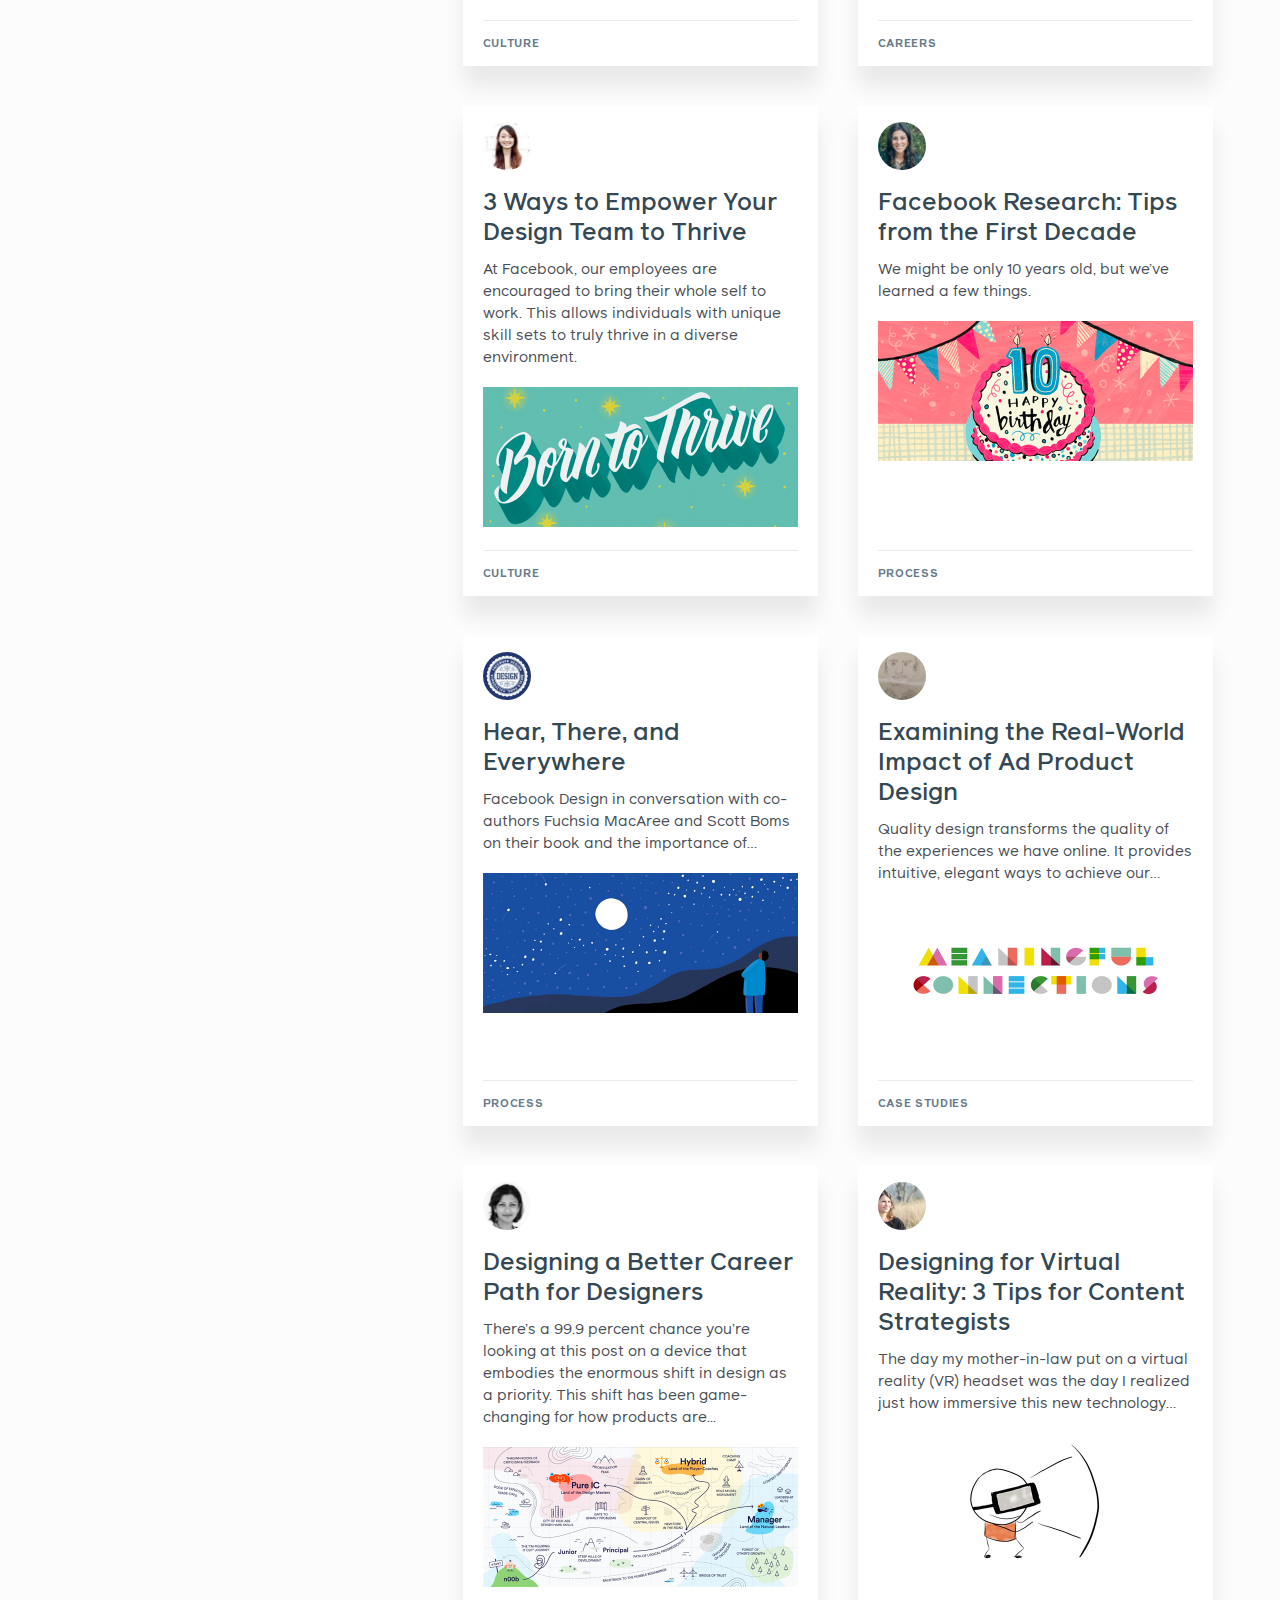
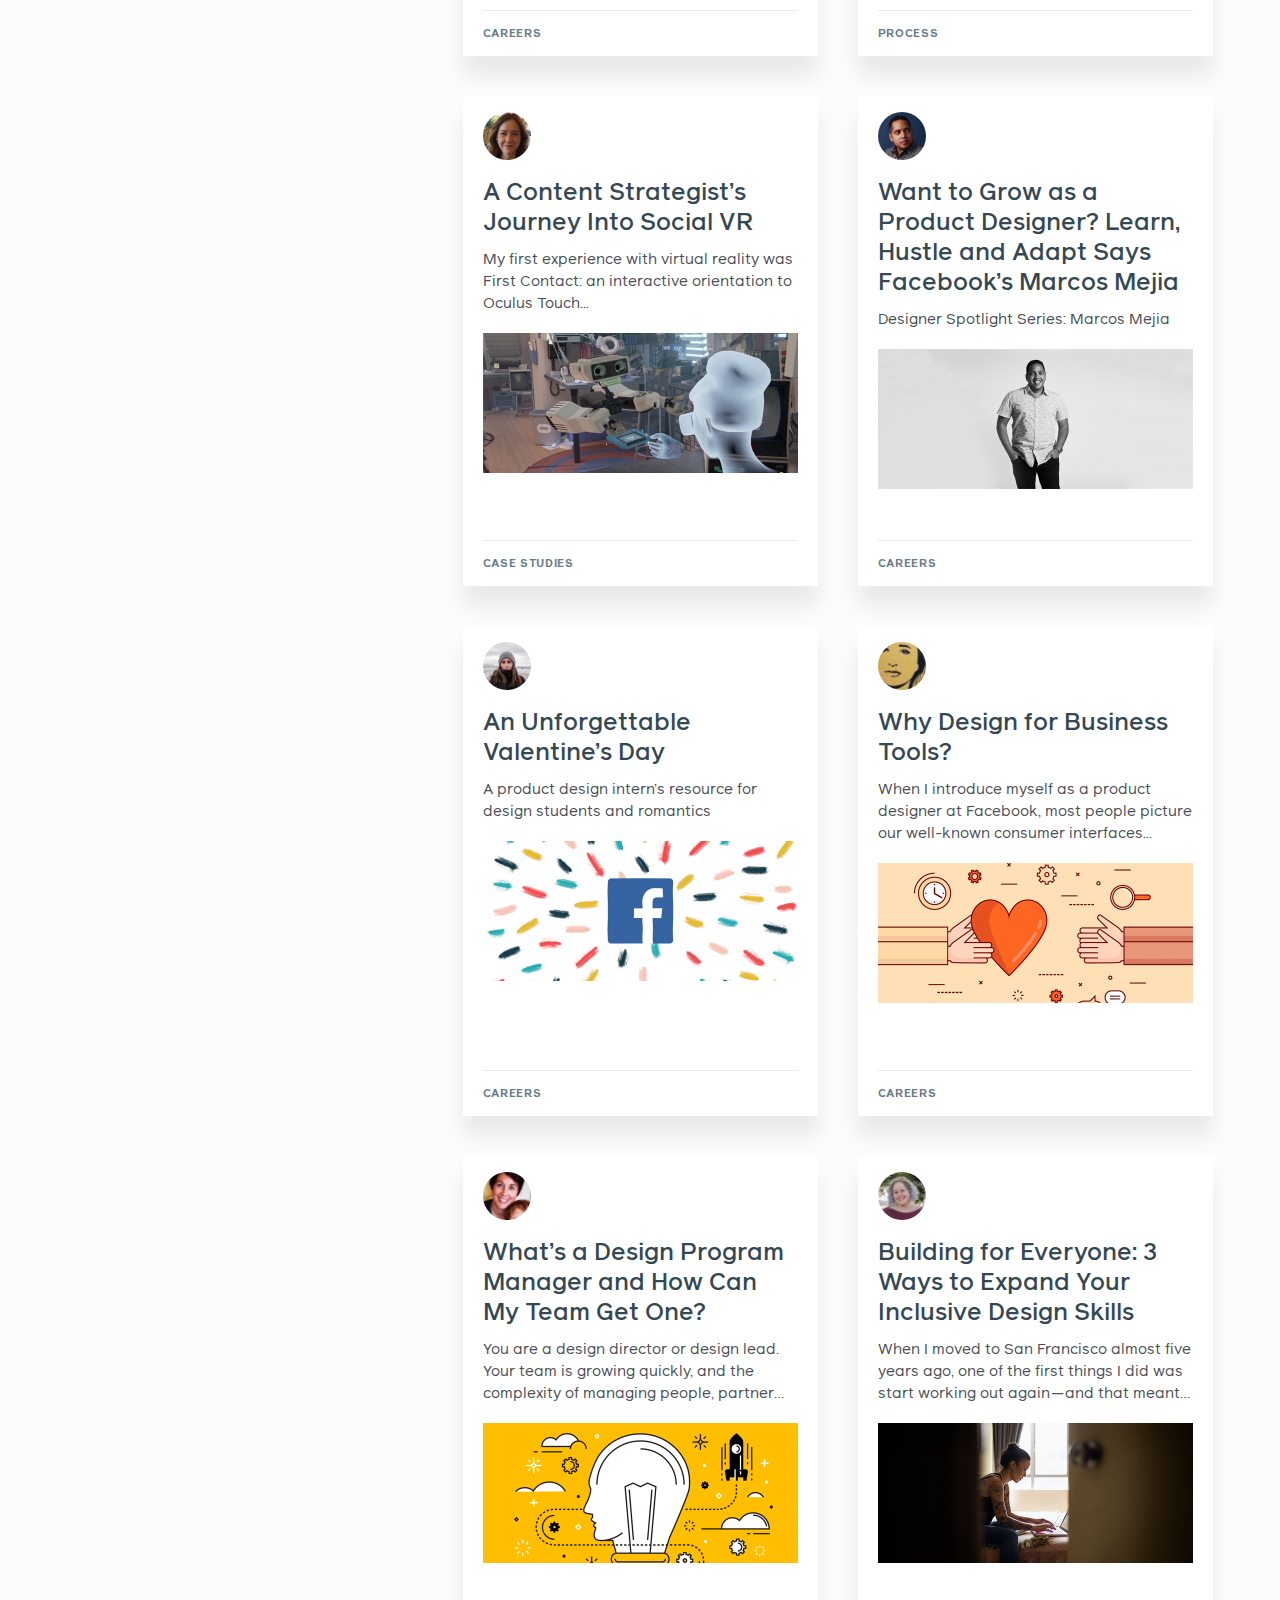
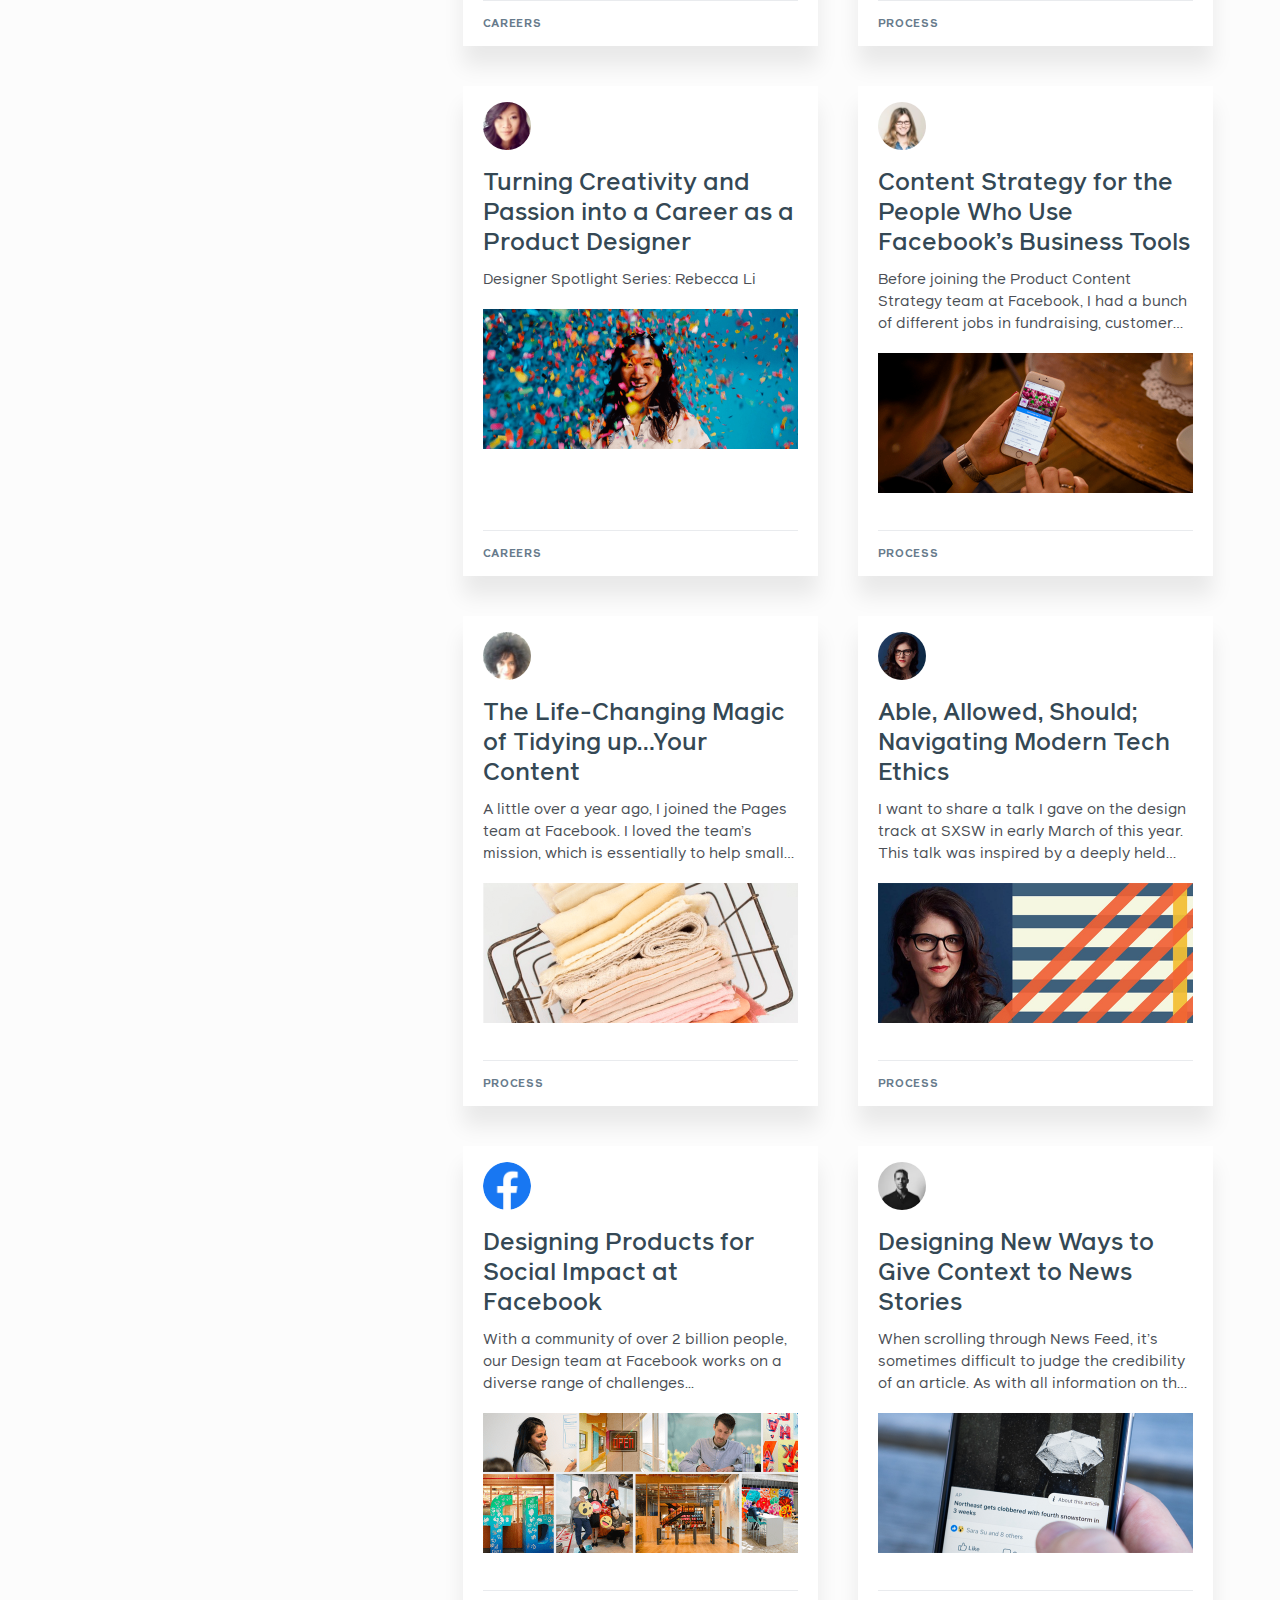
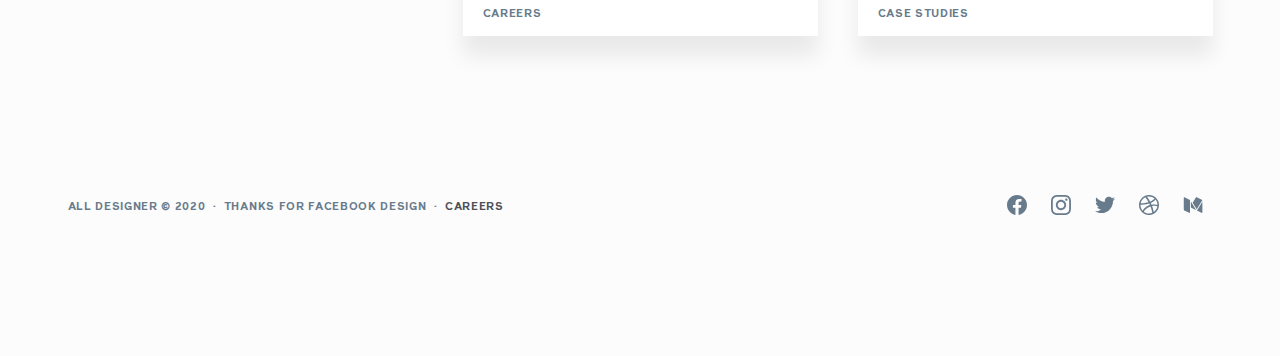
==== commit 9ea28868: "follow" ====
--- a/blog/index.html
+++ b/blog/index.html
@@ -1,20 +1,20 @@
 <!DOCTYPE html>
 <html>
 <head>
-	<title>Blog | Facebook Design</title>
-	<meta name="author" content="Facebook, Inc." />
-	<meta name="keywords" content="facebook, design, team, resources, tools, articles, iOS, iOS9, iOS10, iPhone, devices, sketch, photoshop, psd, free, download, ">
-	<meta name="description" content="A collection of articles from Facebook Design">
+	<title>Blog | Inspur Design</title>
+	<meta name="author" content="Inc." />
+	<meta name="keywords" content="design, team, resources, tools, articles, iOS, iOS9, iOS10, iPhone, devices, sketch, photoshop, psd, free, download, ">
+	<meta name="description" content="A collection of articles from Design">
 	<meta property="og:site_name" content="Facebook Design">
 	<meta property="og:title" content="Facebook Design &mdash; Blog">
 	<meta property="og:type" content="website">
-	<meta property="og:description" content="A collection of articles from Facebook Design">
+	<meta property="og:description" content="A collection of articles from Design">
 	<meta property="og:url" content="https://facebook.design/blog/">
 	<meta property="og:image" content="https://facebook.design/public/images/website_share_new.png">
 	<meta name="twitter:card" content="summary_large_image">
 	<meta name="twitter:url" content="https://facebook.design/blog/">
-	<meta name="twitter:title" content="Facebook Design &mdash; Blog">
-	<meta name="twitter:description" content="A collection of articles from Facebook Design">
+	<meta name="twitter:title" content="turning-creativity-and-passion-into-a-career-as-a-product-designer Design &mdash; Blog">
+	<meta name="twitter:description" content="A collection of articles from Inspur Design">
 	<meta name="twitter:image" content="https://facebook.design/public/images/website_share_new.png">
 	<meta name="twitter:site" content="@FacebookDesign">
 	<link href="../feed.xml" type="application/rss+xml" rel="alternate" title="Feed of Recent Posts" />
@@ -28,15 +28,6 @@
 	<script type='text/javascript' src='../public/js/list.js'></script>
 	<script type='text/javascript' src="../public/js/jquery.mixitup.min.js"></script>
 	<meta name="viewport" content="width=device-width, initial-scale=1.0, maximum-scale=1.0, user-scalable=no" />	
-	<script>
-	  (function(i,s,o,g,r,a,m){i['GoogleAnalyticsObject']=r;i[r]=i[r]||function(){
-	  (i[r].q=i[r].q||[]).push(arguments)},i[r].l=1*new Date();a=s.createElement(o),
-	  m=s.getElementsByTagName(o)[0];a.async=1;a.src=g;m.parentNode.insertBefore(a,m)
-	  })(window,document,'script','//www.google-analytics.com/analytics.js','ga');
-	  ga('create', 'UA-68601148-1', 'auto');
-	  ga('send', 'pageview');
-	  ga('set', 'anonymizeIp', true);
-	</script>
 </head>
 <body>
 <div id="nav" layout="row top-left">
@@ -88,6 +79,7 @@
 						<li class="filter sidebar-link" data-filter=".case_studies"><a data-scroll href="index.html#" data-type="case_studies">case studies</a></li>
 						<li class="filter sidebar-link" data-filter=".careers"><a data-scroll href="index.html#" data-type="careers">careers</a></li>
 						<li class="container--medium"><hr><a href="http://medium.com/facebook-design" onClick="ga('send', 'event', 'Medium', 'clicks', 'Articles');" target="_blank"><div class="sidebar-medium_button"><div class="medium-logo"></div><span>Follow Facebook Design on Medium</span></a></div></li>
+						<li class="container--medium"><hr><a href="https://medium.com/@sketchapp" onClick="ga('send', 'event', 'Medium', 'clicks', 'Articles');" target="_blank"><div class="sidebar-medium_button"><div class="medium-logo"></div><span>Follow Sketch on Medium</span></a></div></li>
 					</div>
 				</div>
 			</div>
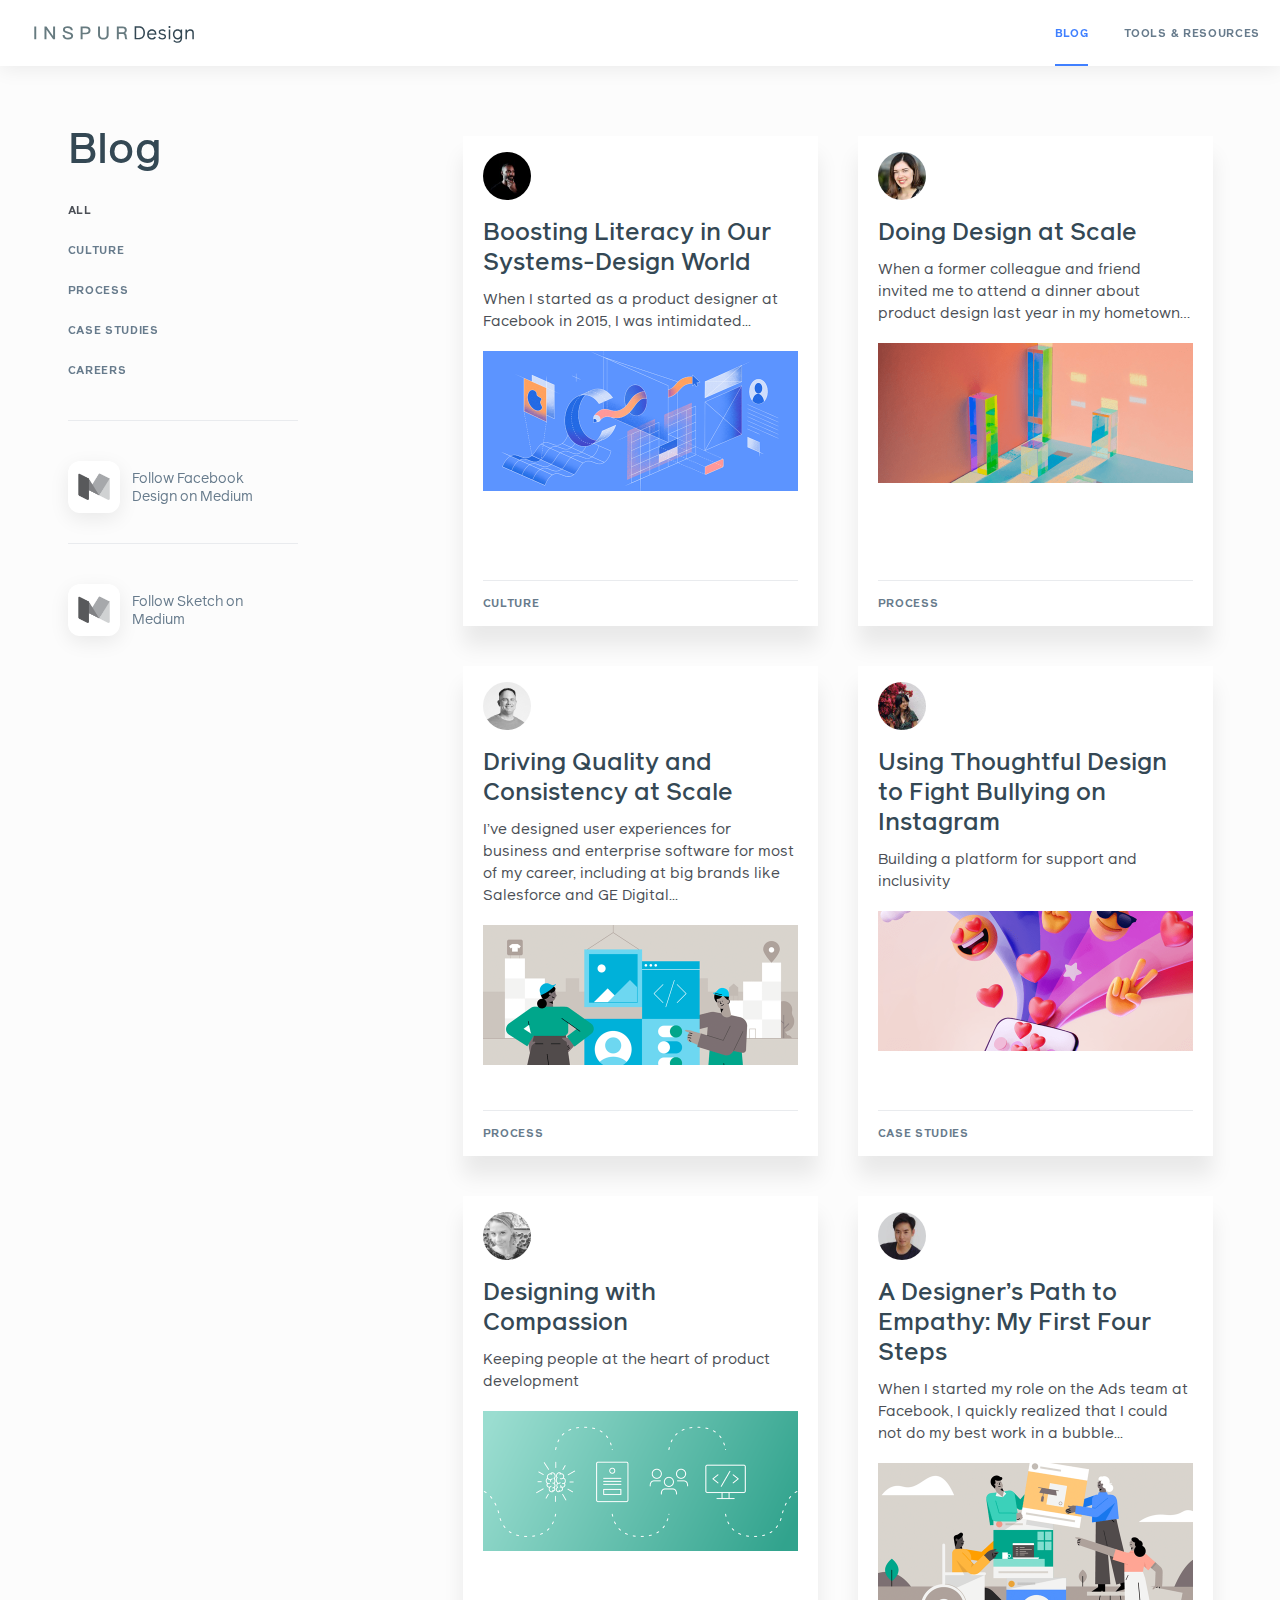
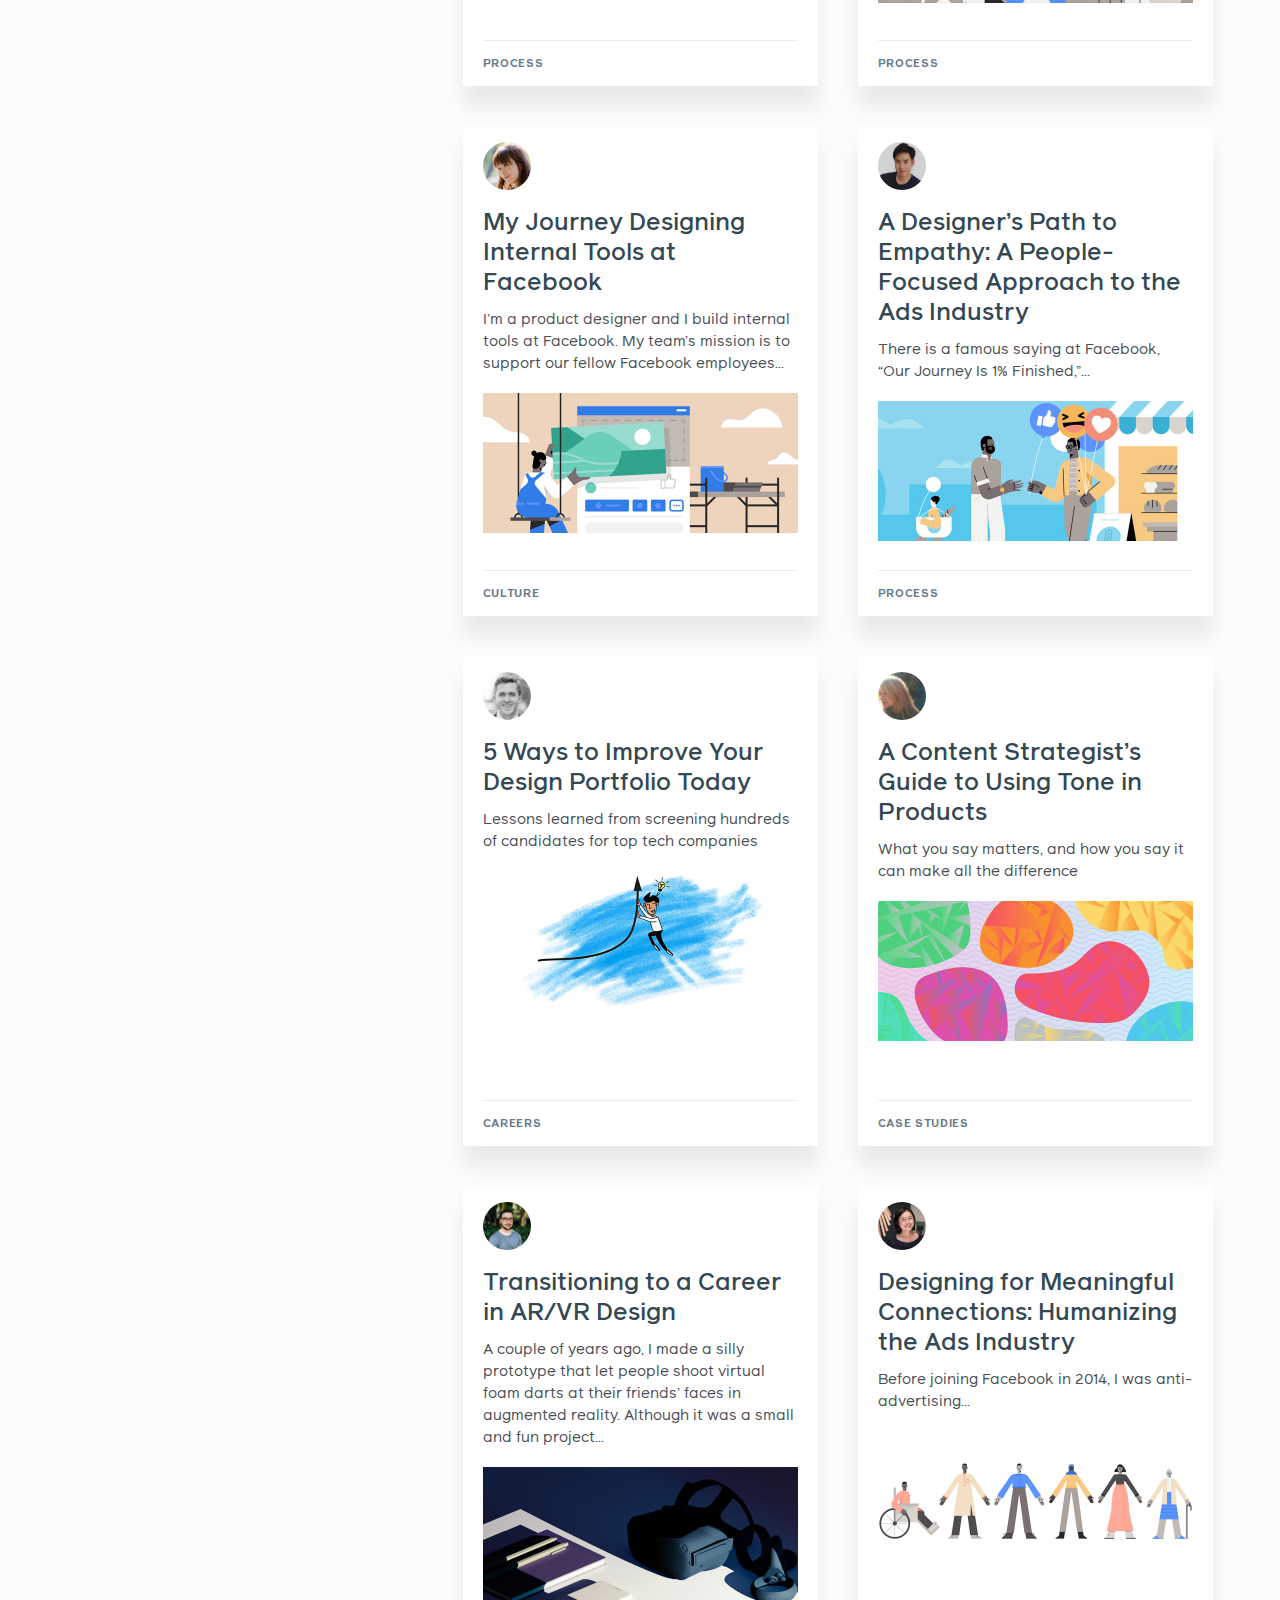
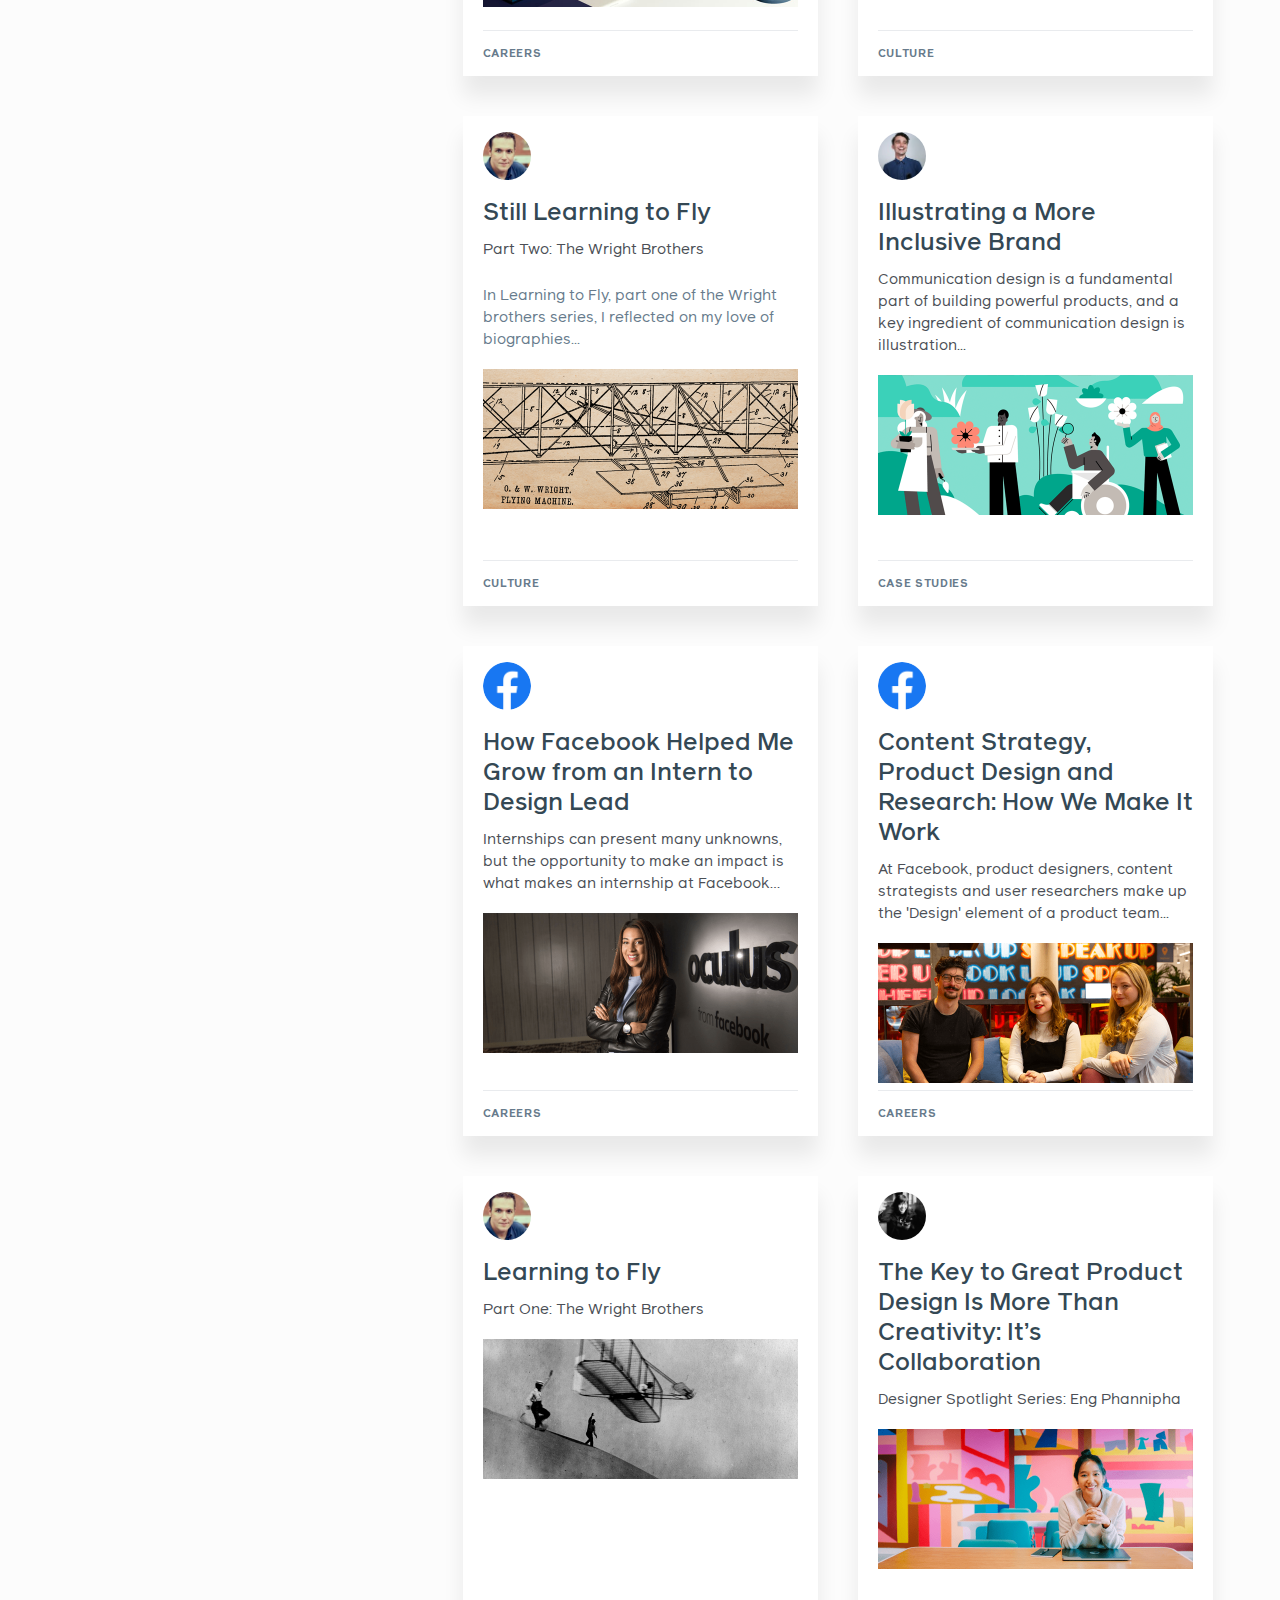
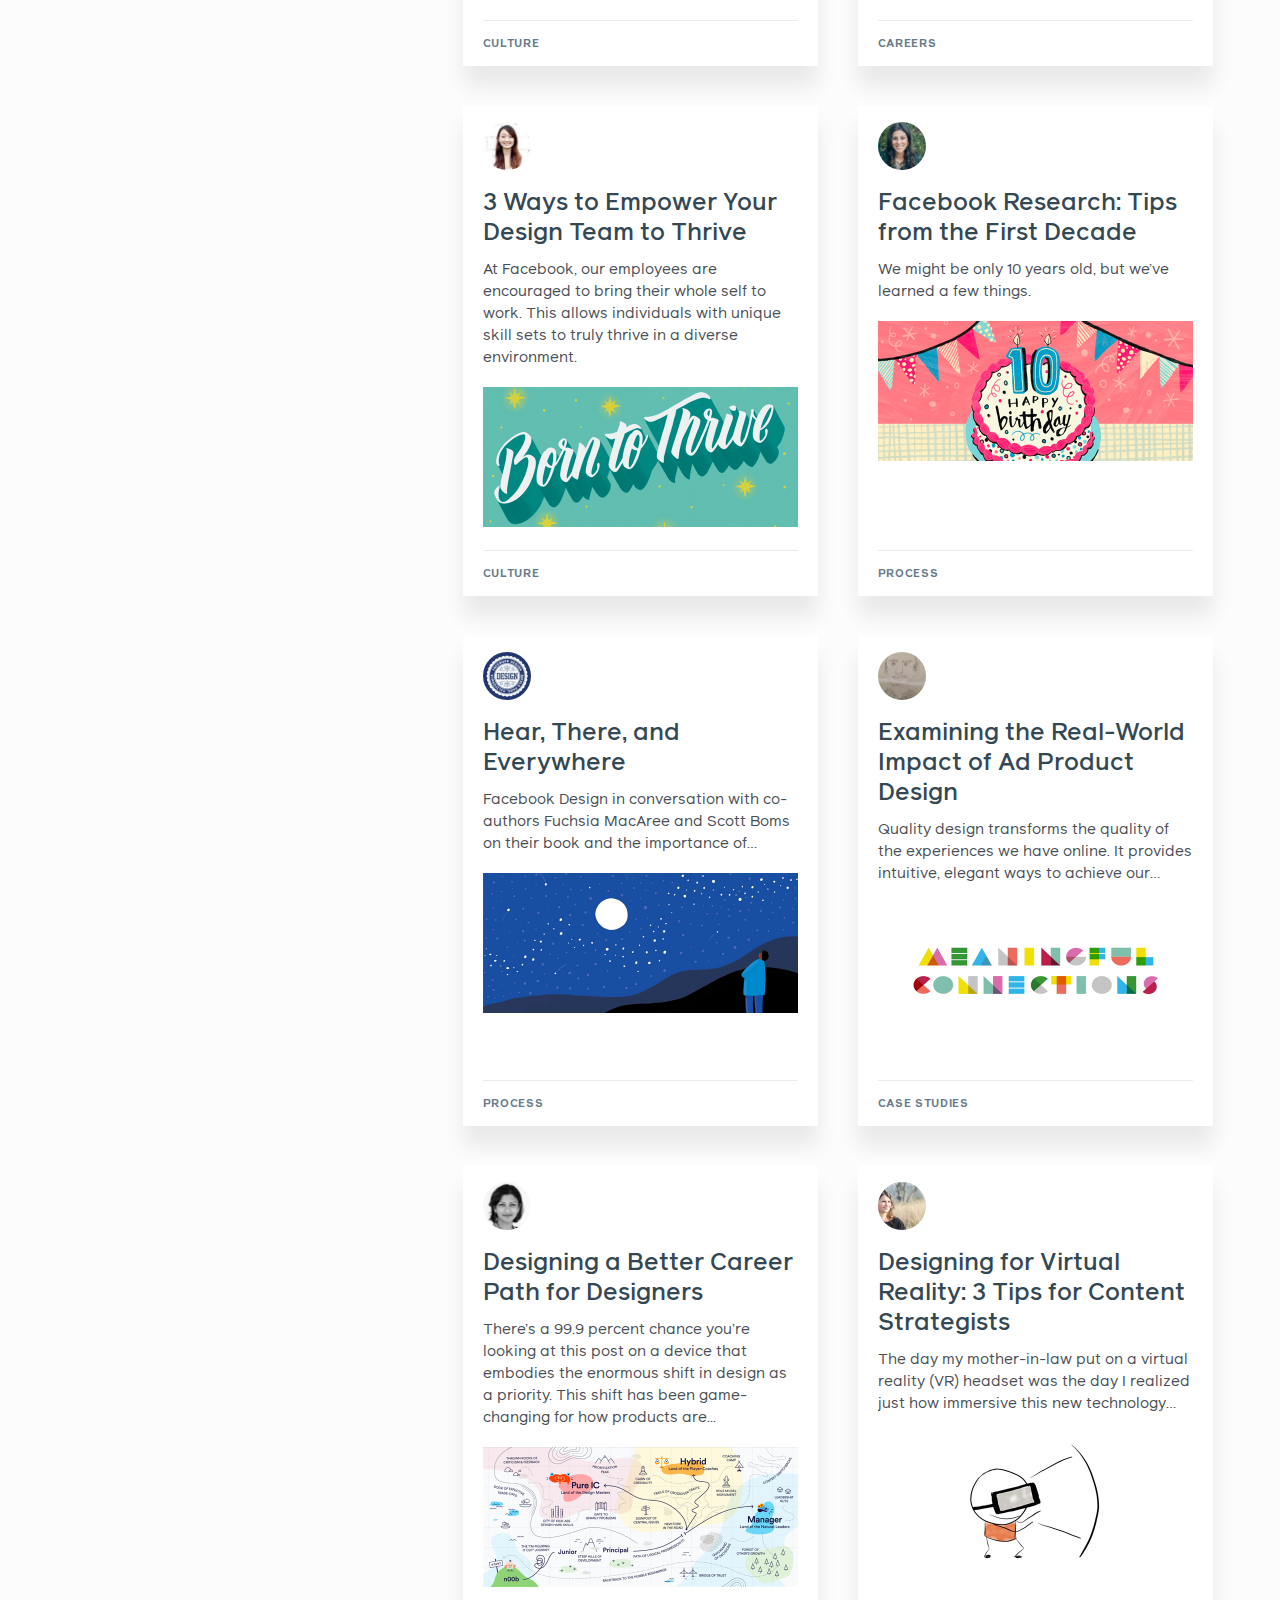
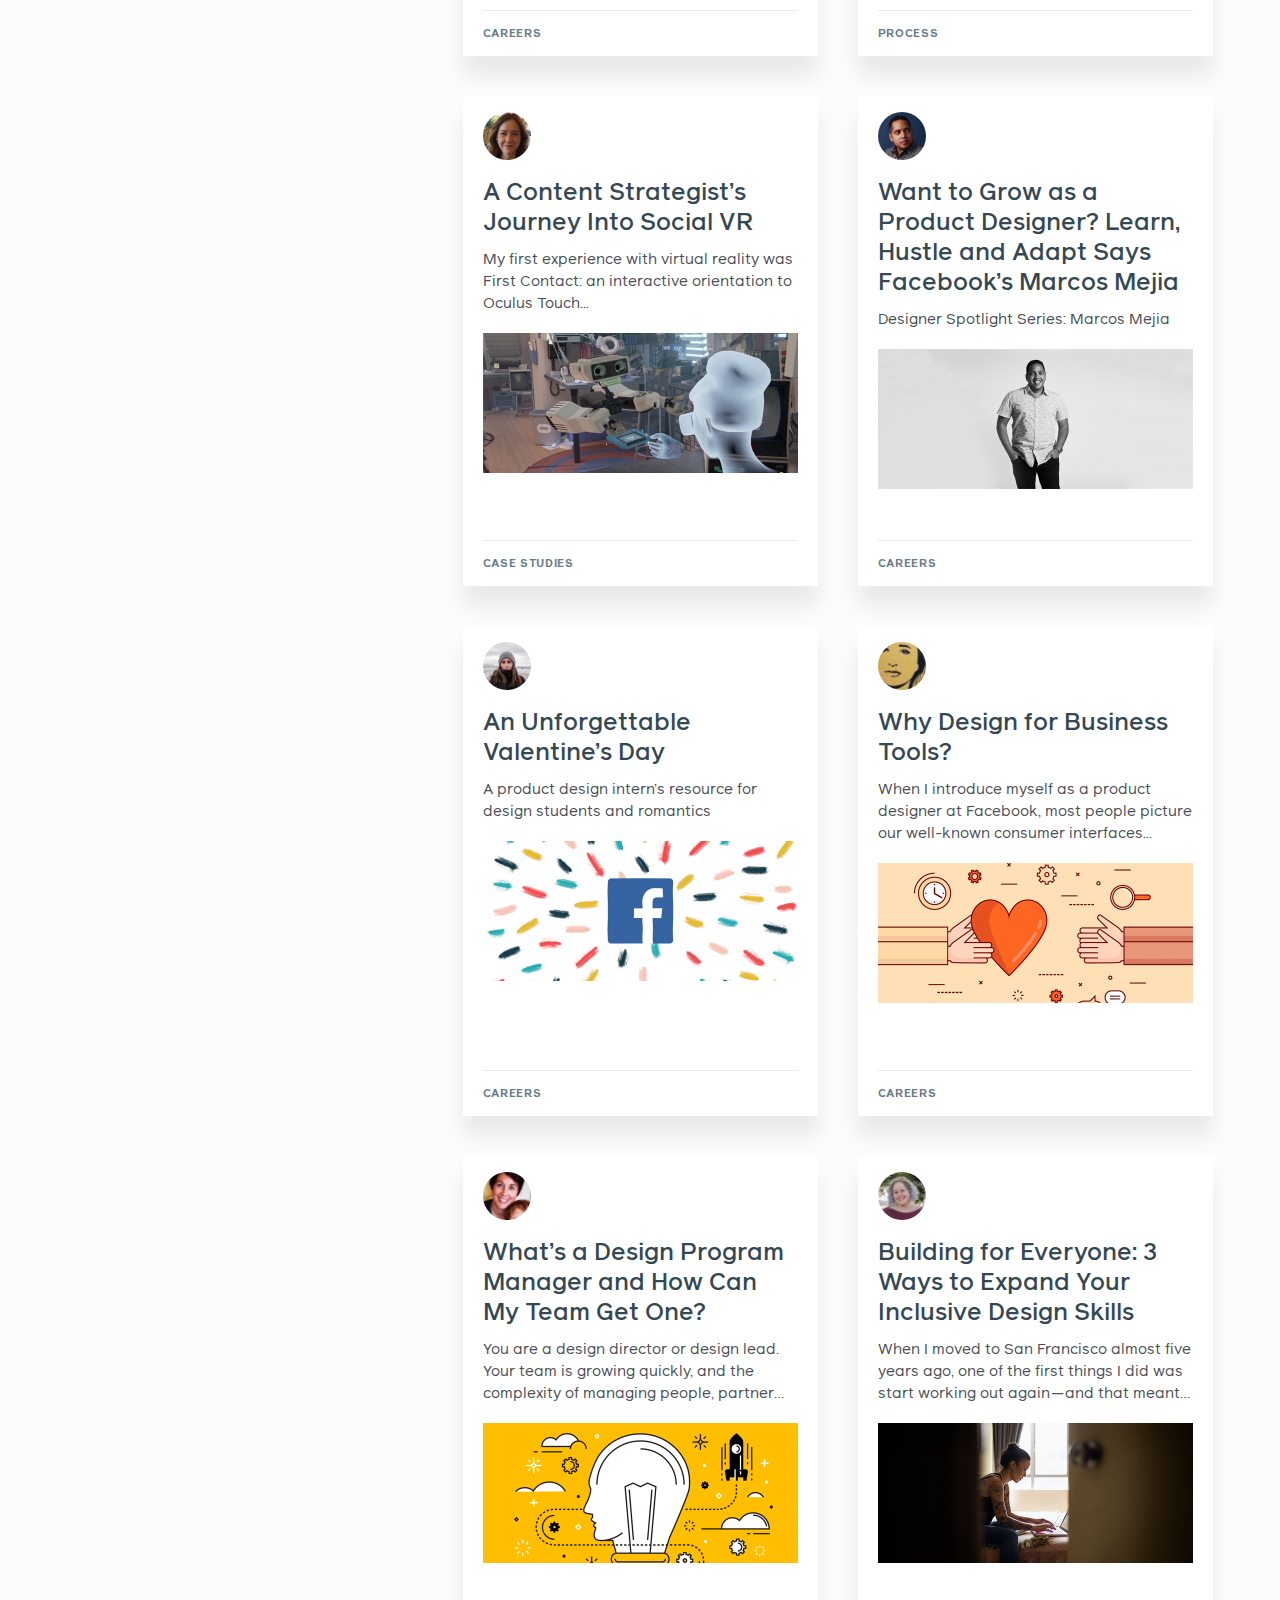
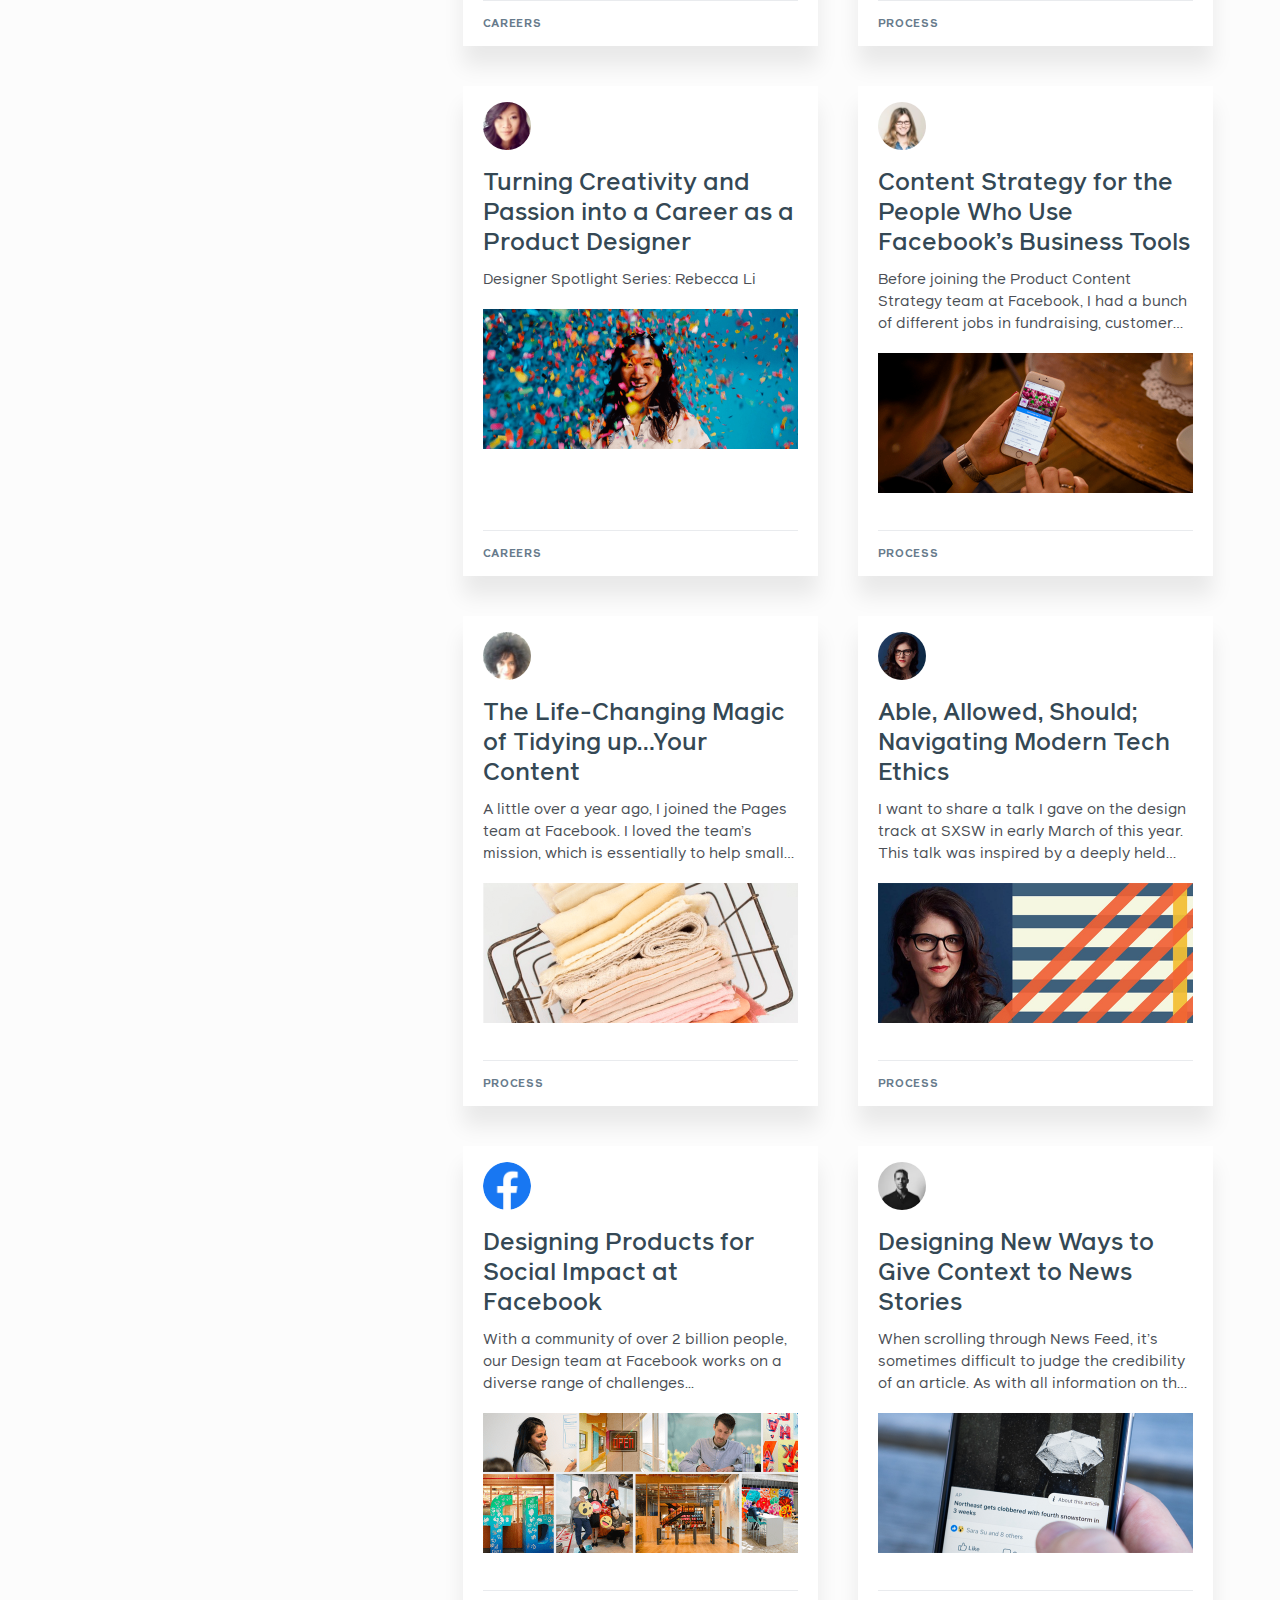
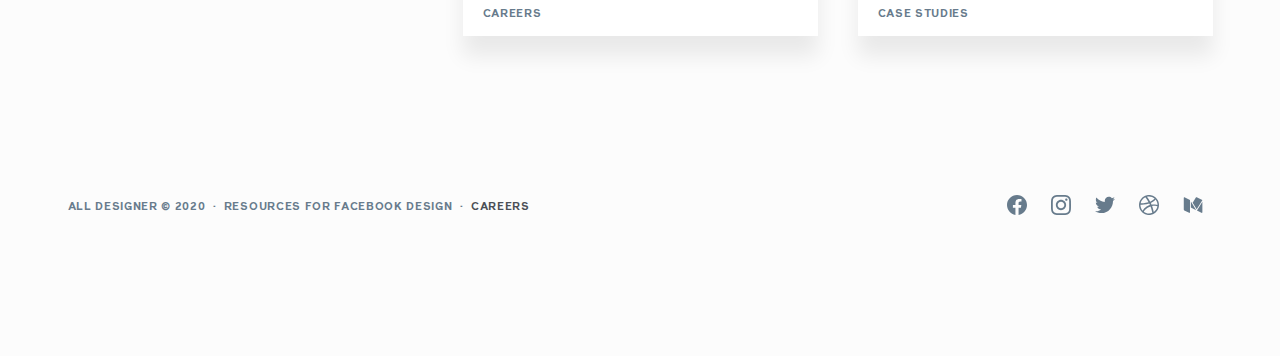
==== commit ed083cb8: "1" ====
--- a/blog/index.html
+++ b/blog/index.html
@@ -1250,7 +1250,7 @@
 	</div>
 </div><div id="footer" layout="rows center-left">
 	<div id="end-mark">
-		<p class="copyright">All Designer &copy; 2020&nbsp;&nbsp;·&nbsp;&nbsp;Thanks for Facebook design&nbsp;&nbsp;·&nbsp;&nbsp;<a onClick="ga('send', 'event', 'Careers Referral', 'clicks', 'Careers');" href="/" target="_blank">Careers</a></p>
+		<p class="copyright">All Designer &copy; 2020&nbsp;&nbsp;·&nbsp;&nbsp;Resources for Facebook design&nbsp;&nbsp;·&nbsp;&nbsp;<a onClick="ga('send', 'event', 'Careers Referral', 'clicks', 'Careers');" href="/" target="_blank">Careers</a></p>
 	</div>
 	<div id="footer-links" self="right">
 		<ul>
